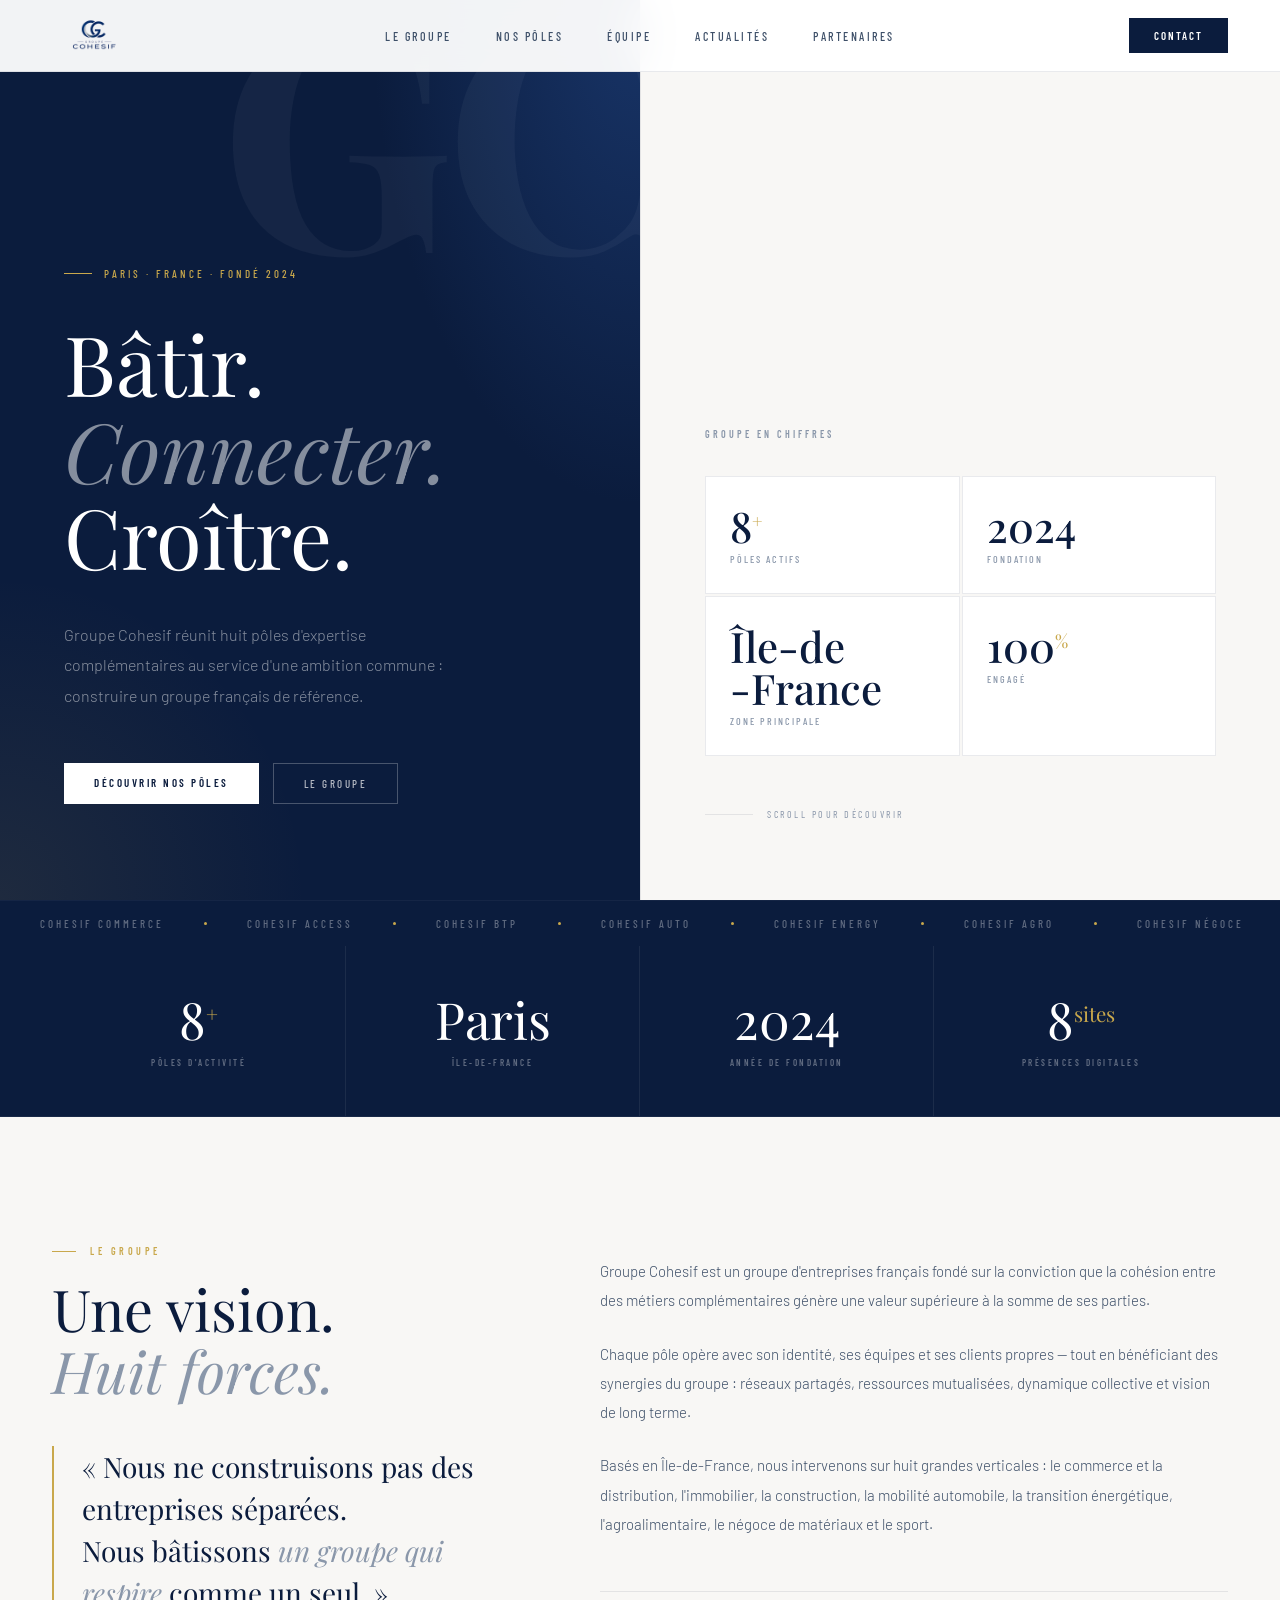
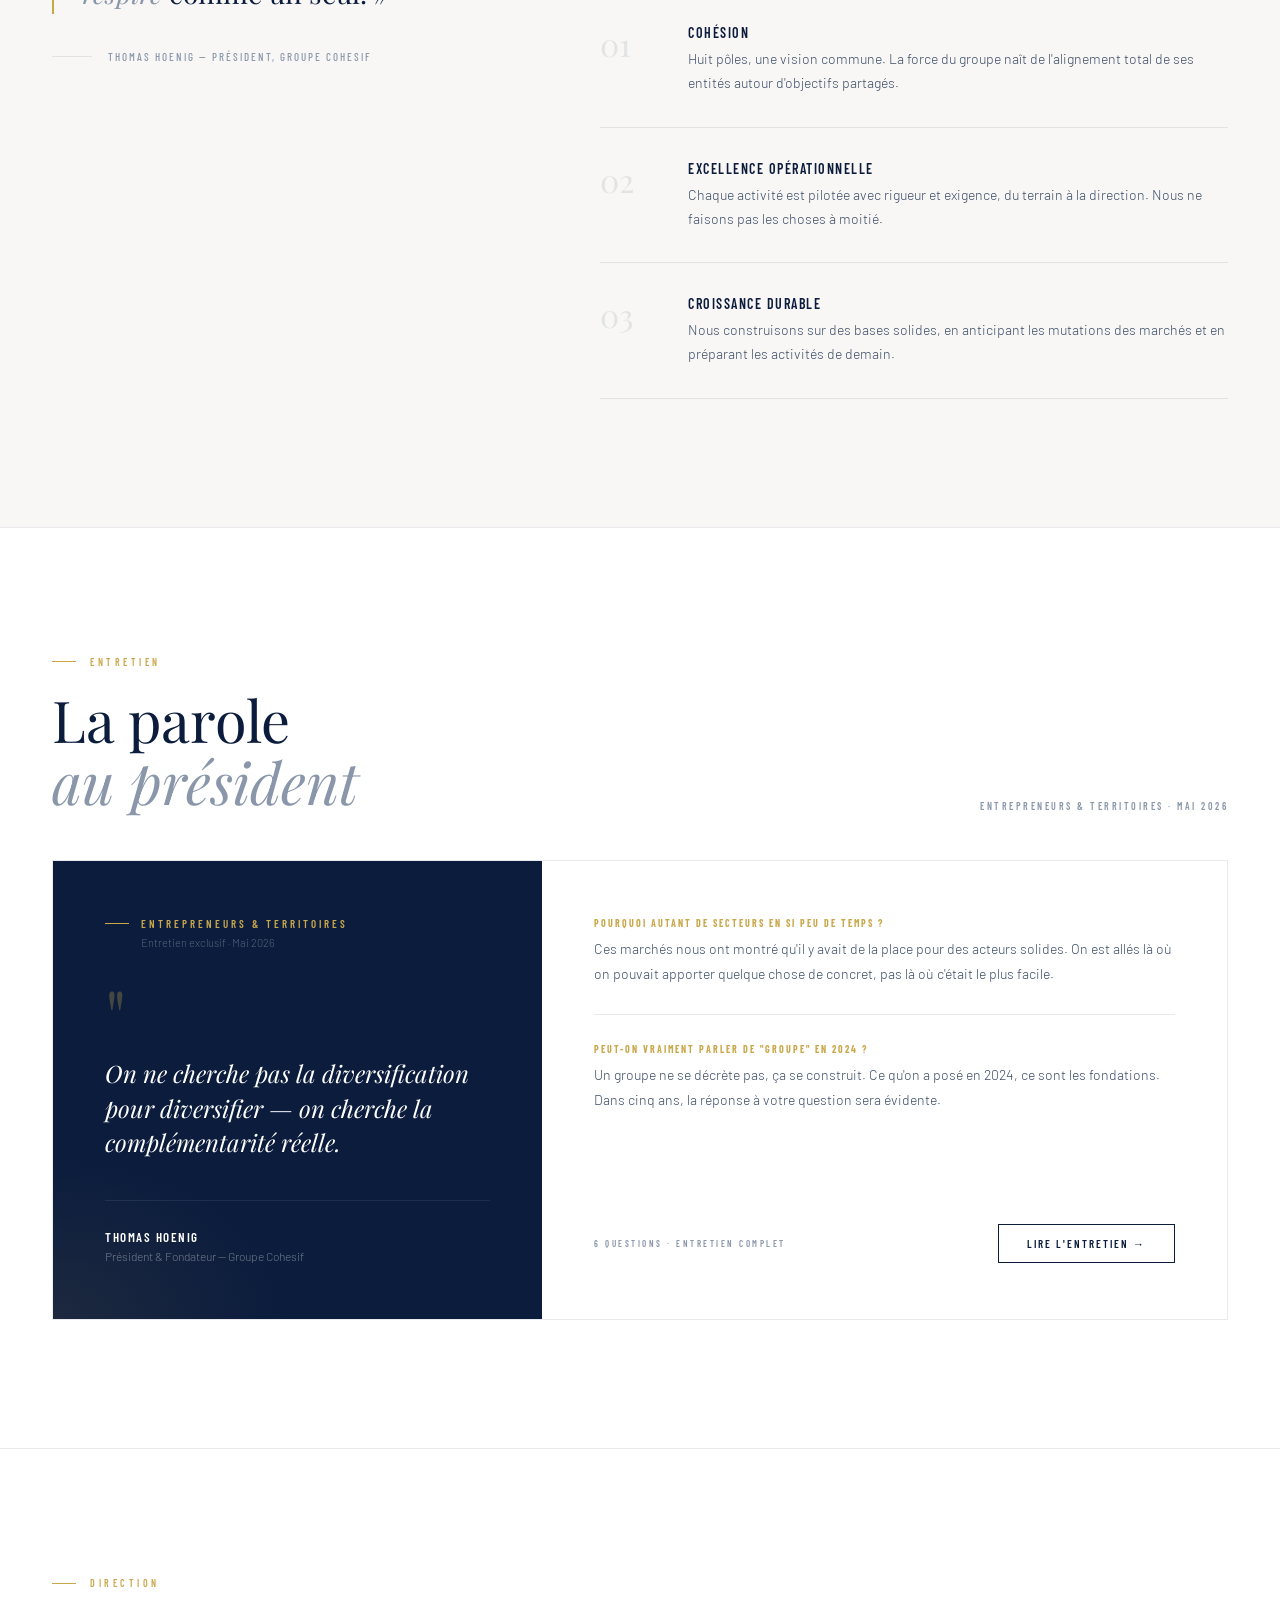
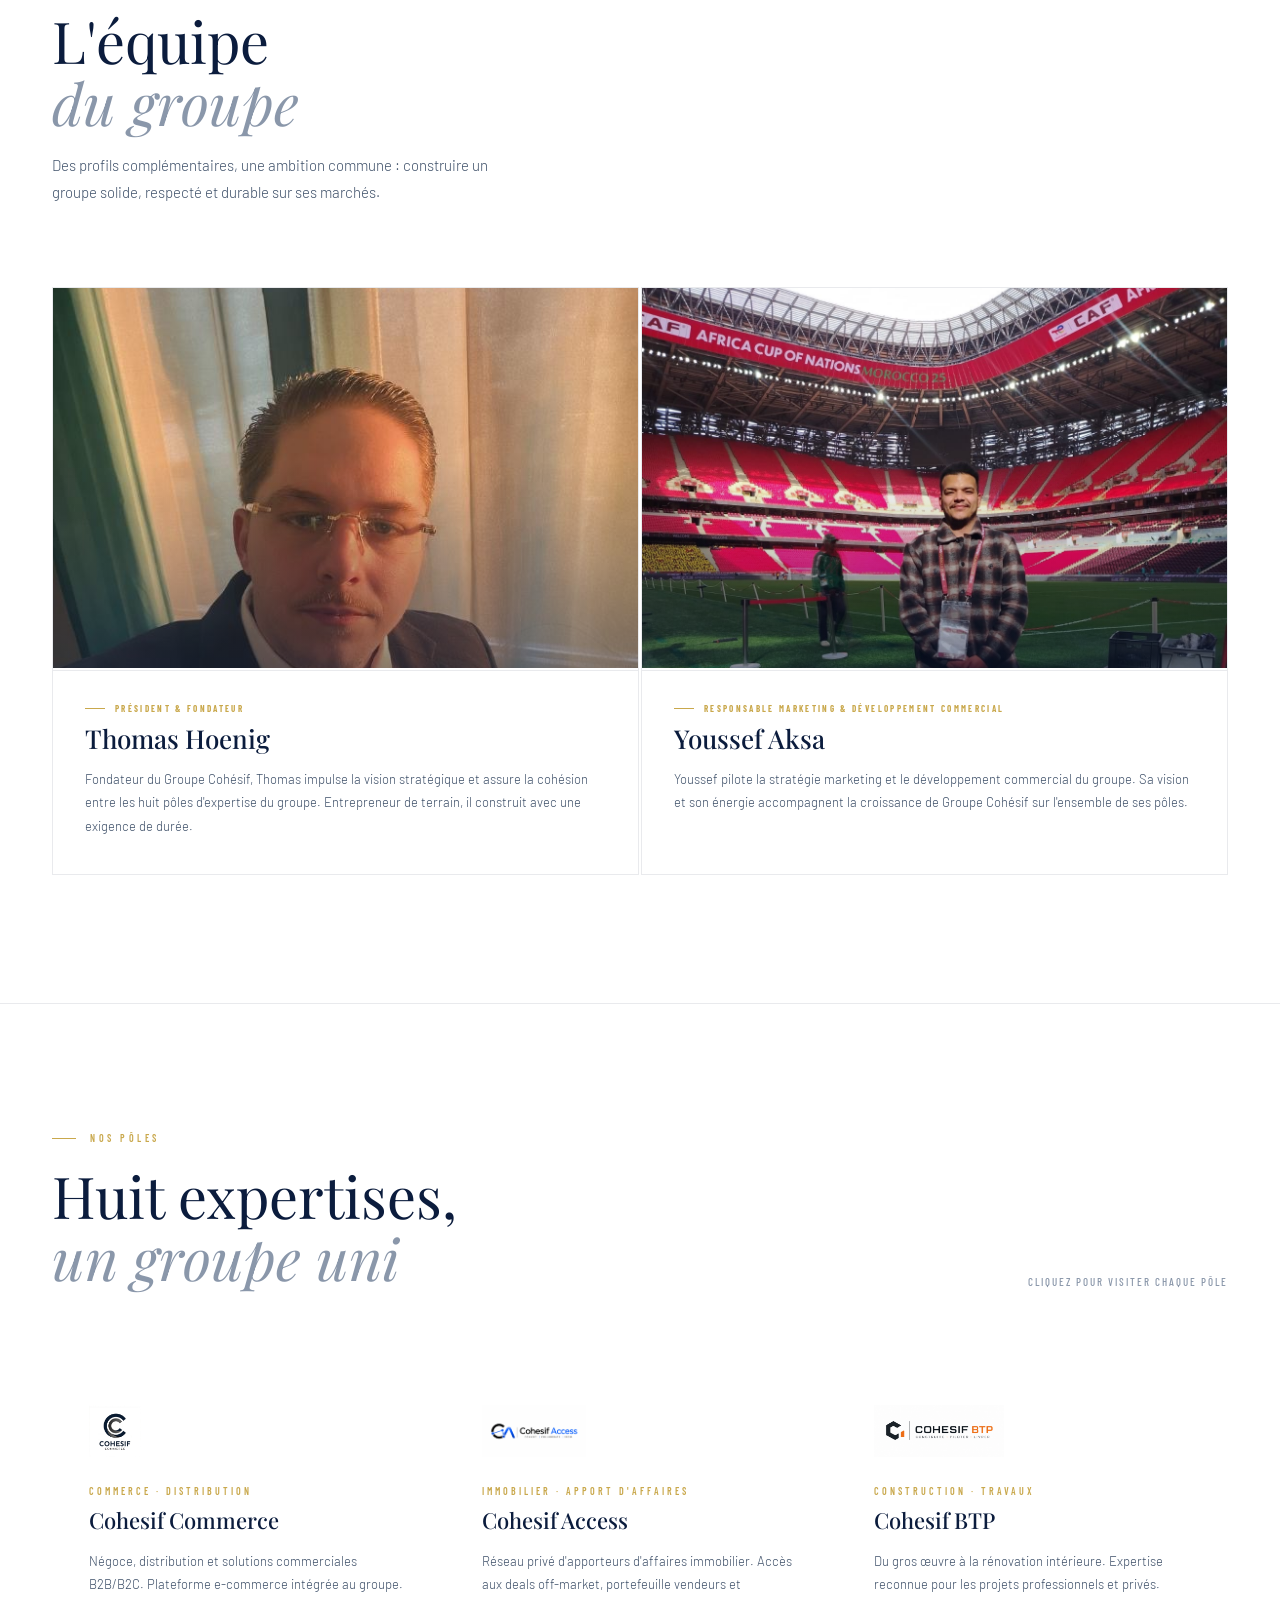
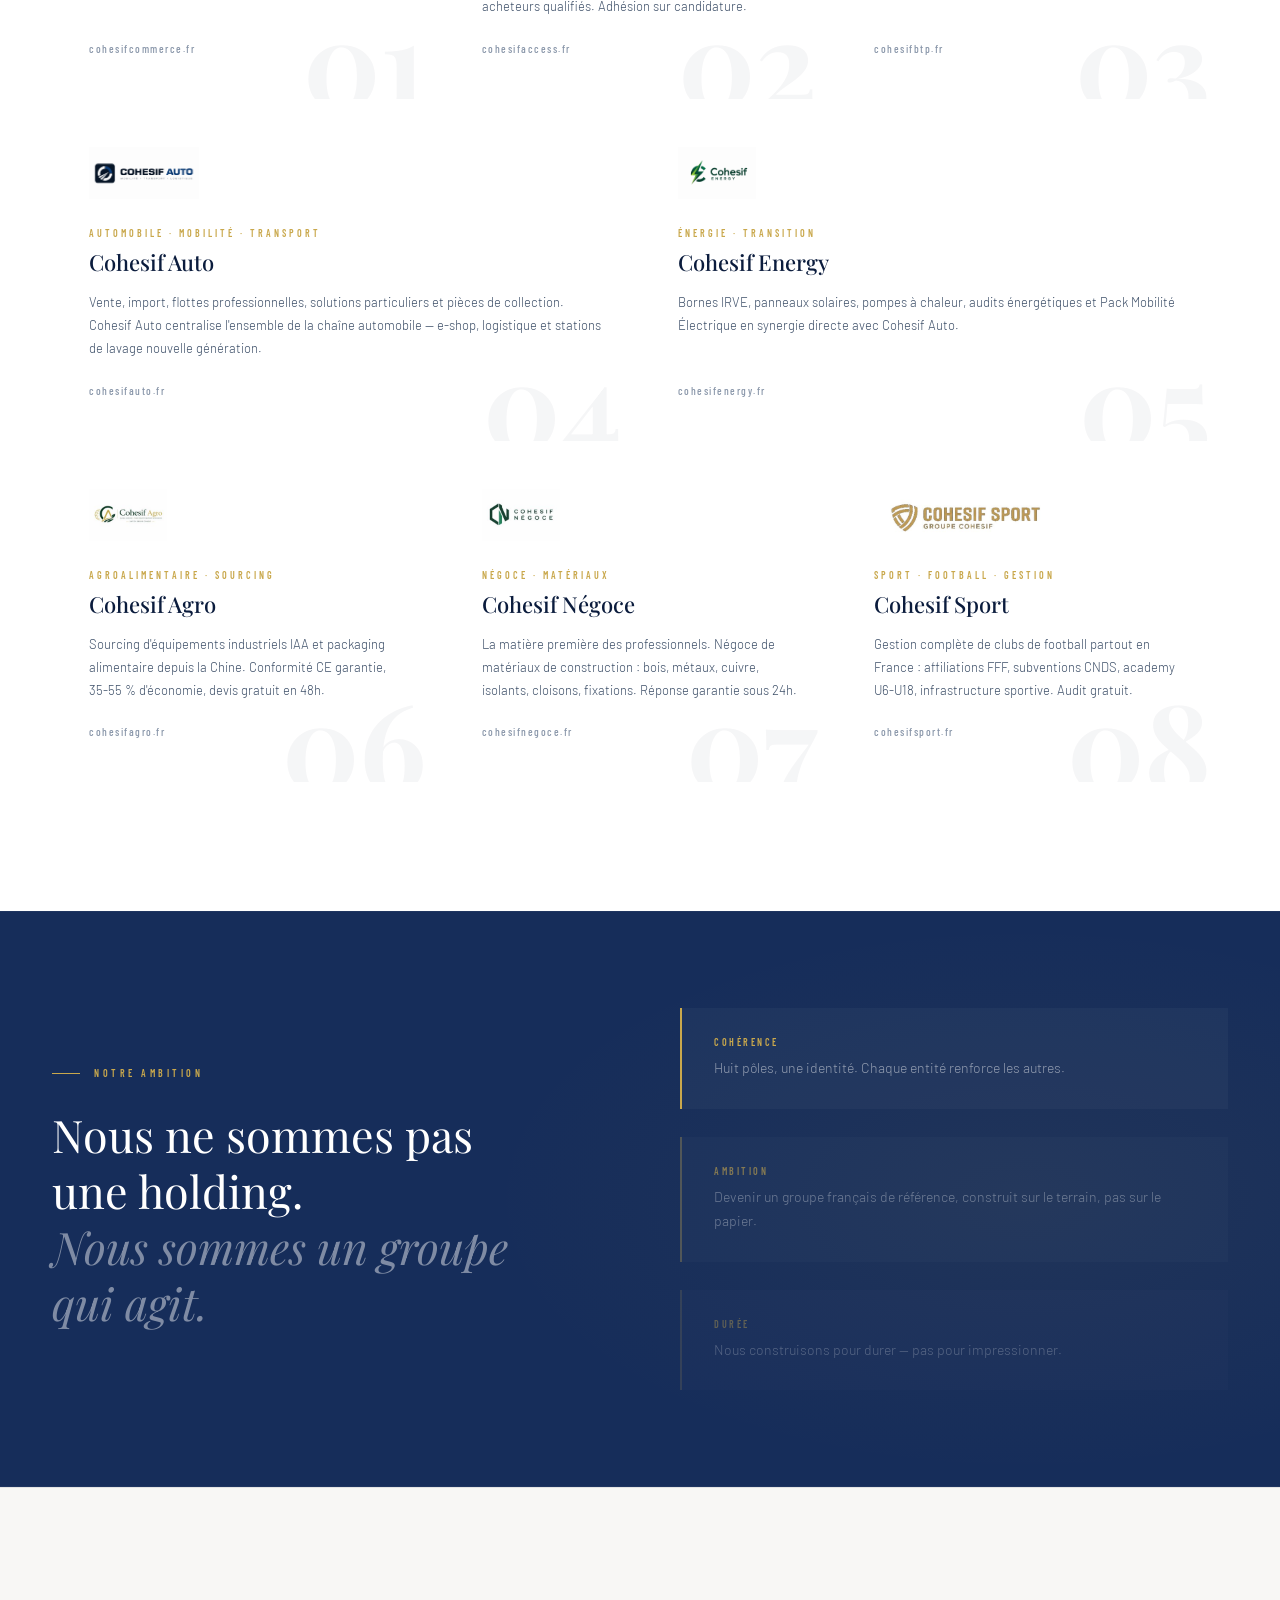
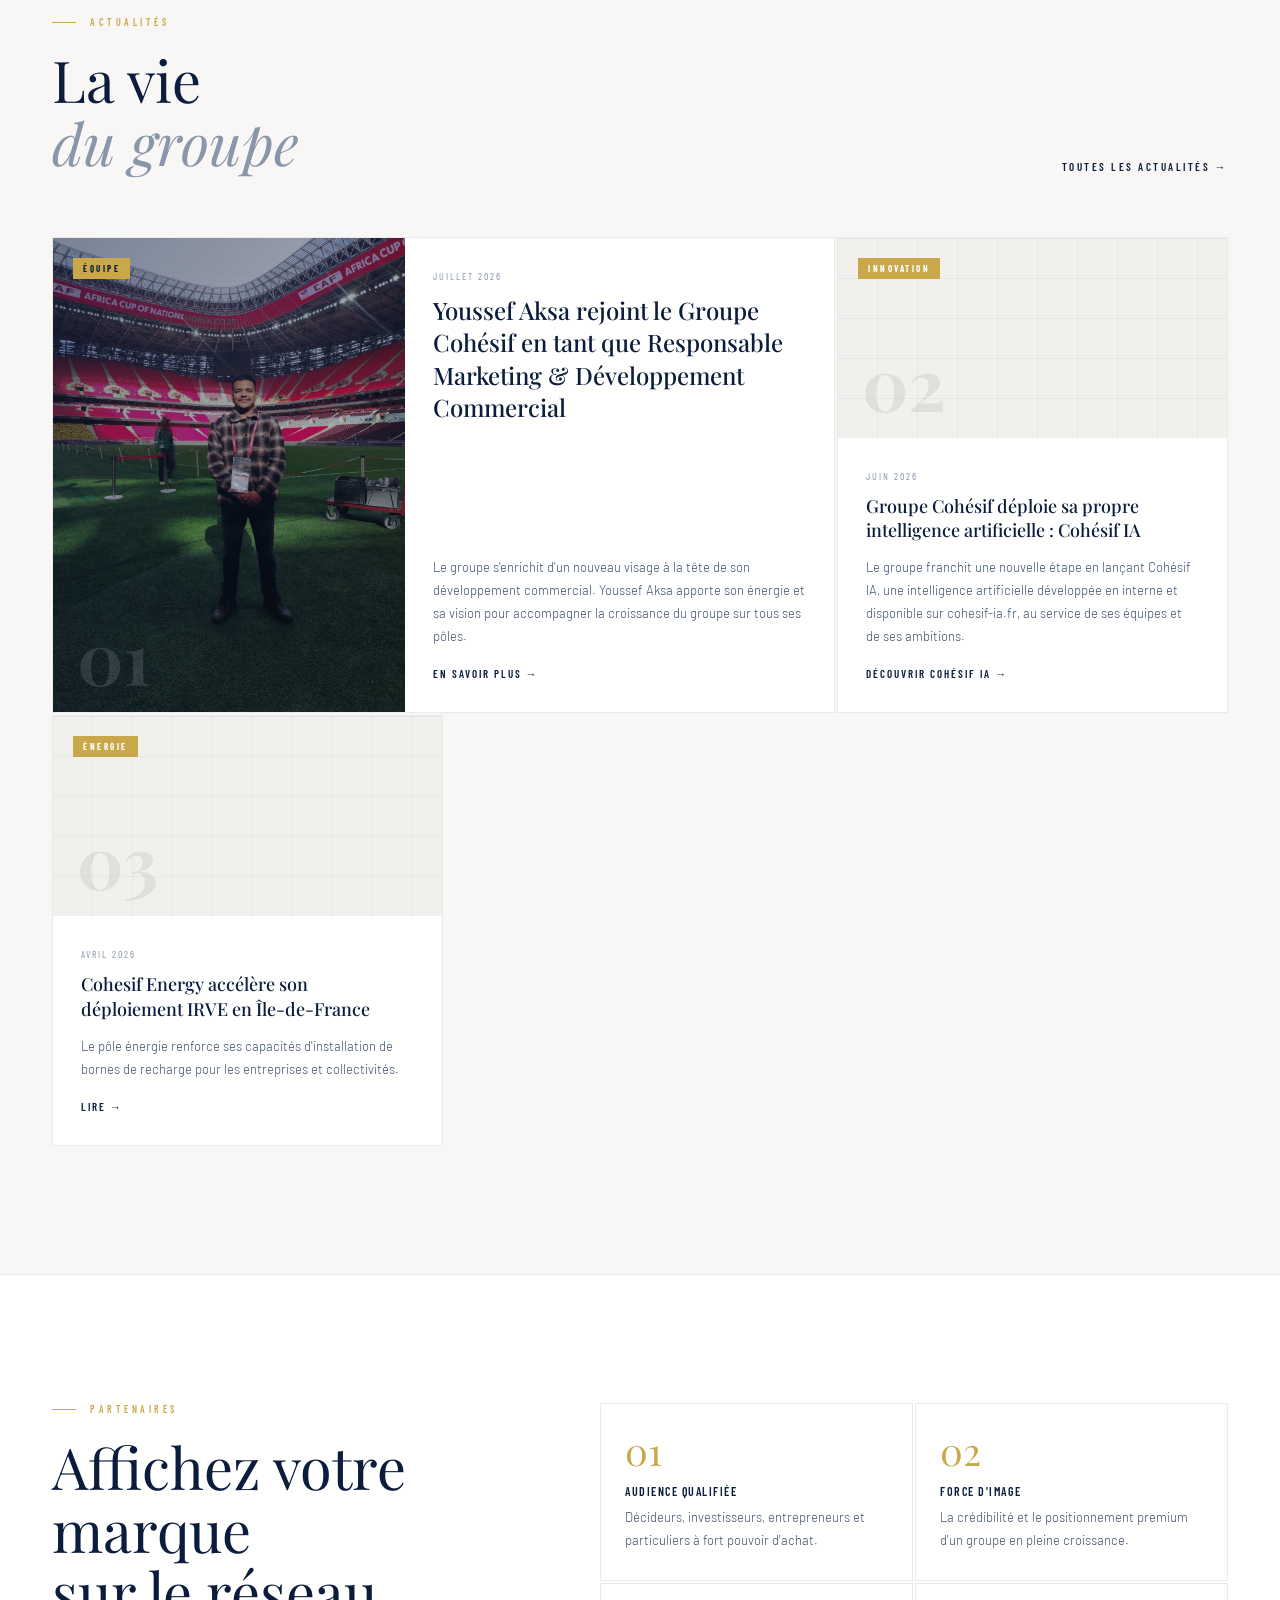
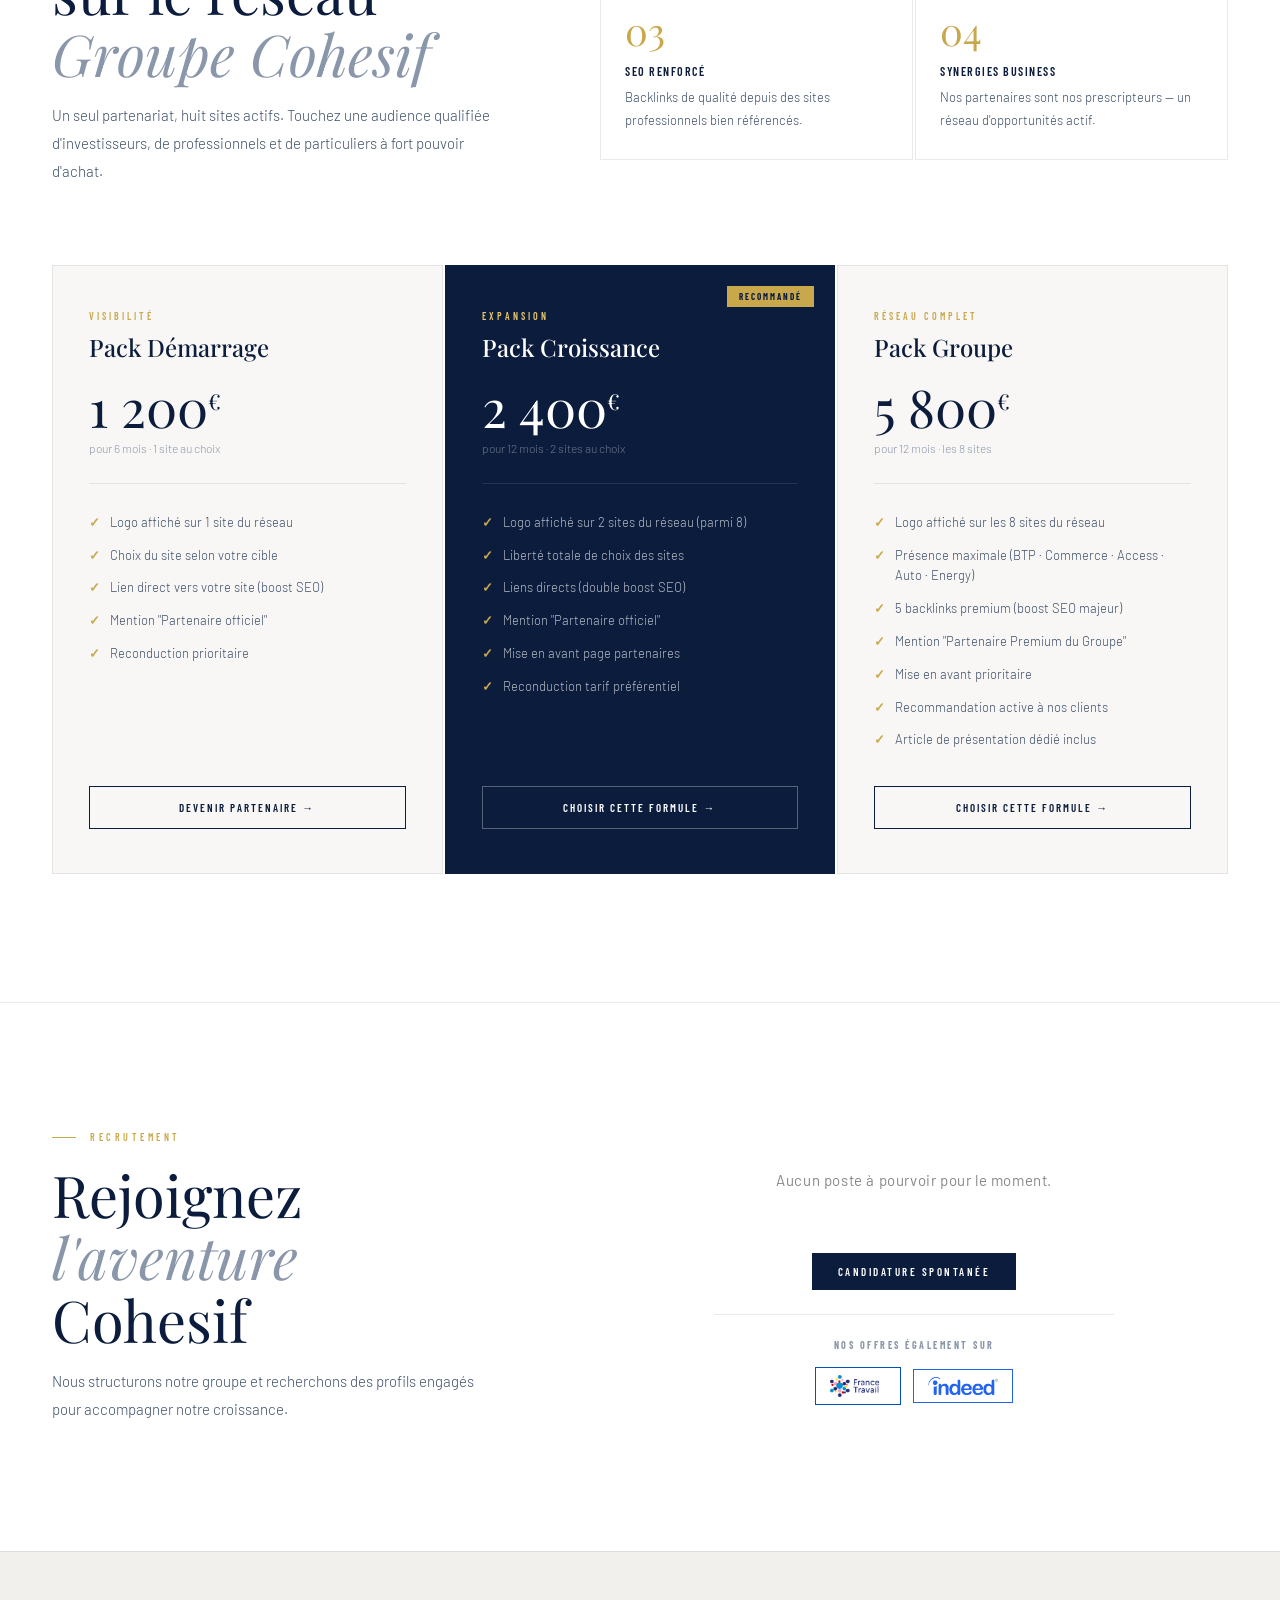
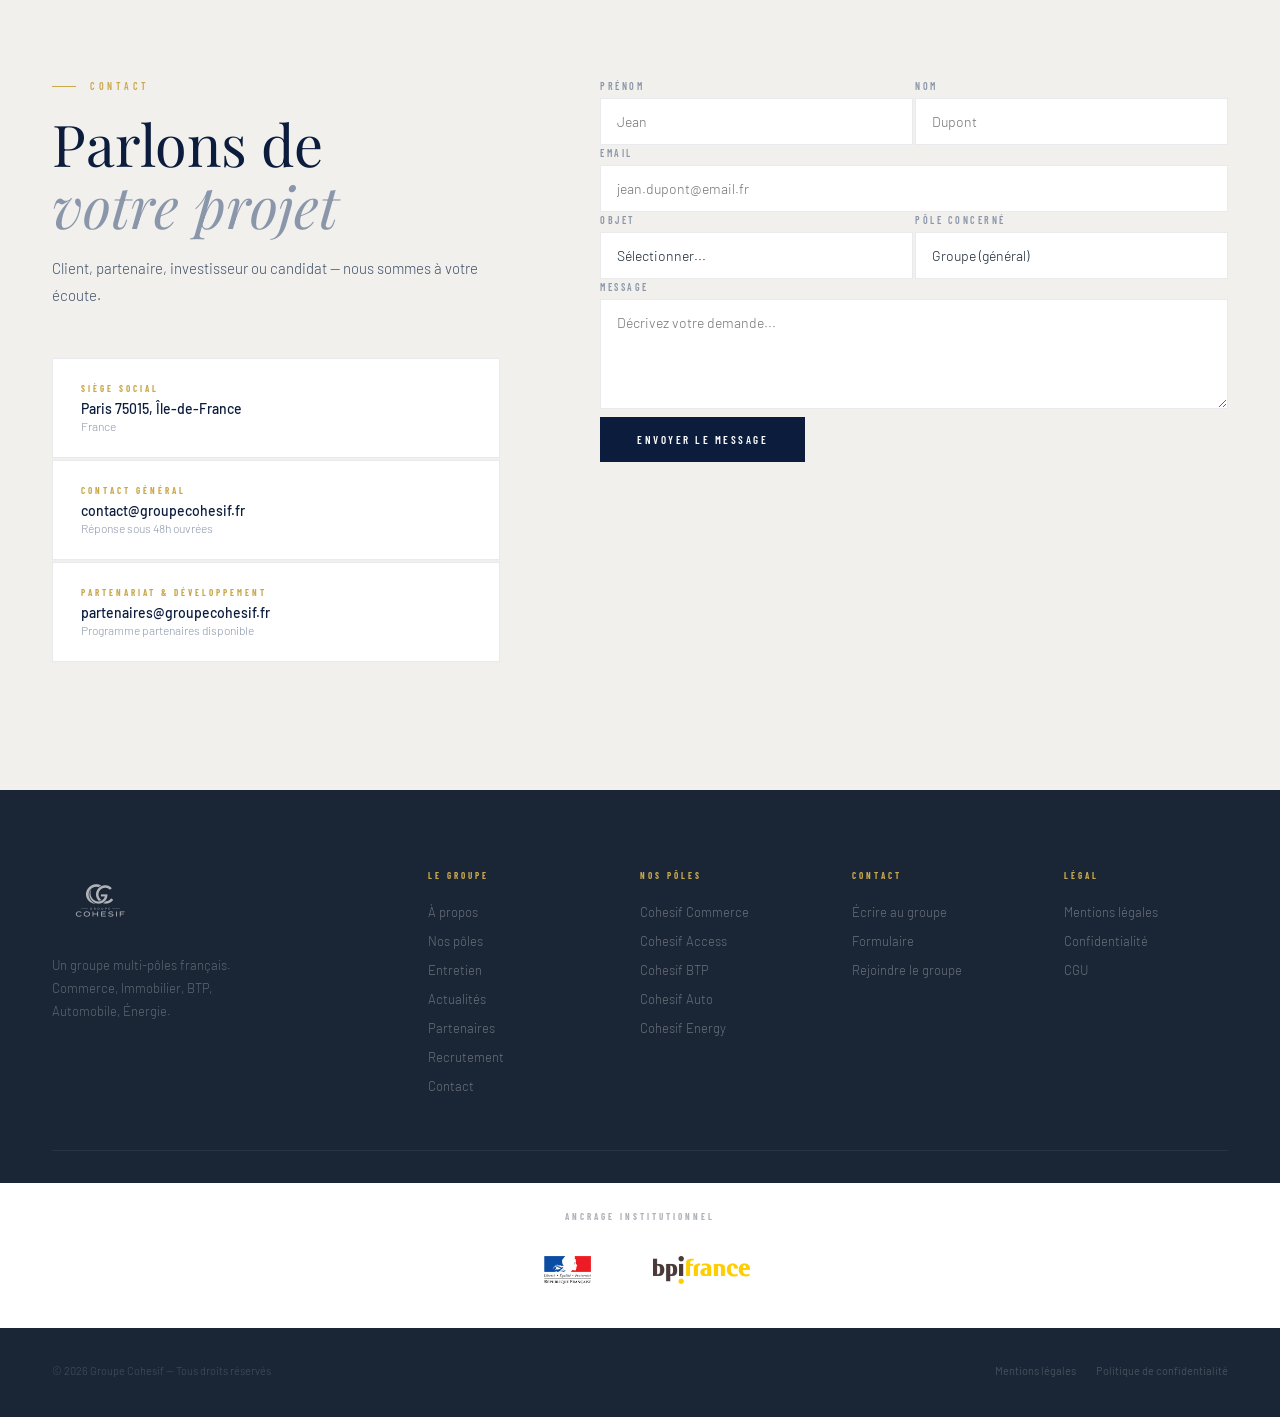
==== index.html @ 01465891 "fix: connect contact form to Formspree (thprivateadvisory@gmail.com)" ====
<!DOCTYPE html>
<html lang="fr">
<head>
<meta charset="UTF-8">
<meta name="viewport" content="width=device-width, initial-scale=1.0">
<title>Groupe Cohesif — Groupe multi-pôles français | Commerce, Immobilier, BTP, Auto, Énergie, Agro, Négoce, Sport</title>
<meta name="description" content="Groupe Cohesif est un groupe d'entreprises français réunissant huit pôles d'expertise : Commerce &amp; Distribution, Immobilier, BTP &amp; Construction, Automobile, Énergie, Agroalimentaire, Négoce et Sport. Basé en Île-de-France, nous bâtissons, connectons et faisons croître des activités complémentaires.">
<meta name="keywords" content="Groupe Cohesif, groupe multi-pôles, holding français, commerce distribution, immobilier off-market, BTP construction rénovation, automobile vente véhicules, énergie IRVE bornes recharge, panneaux solaires, pompe à chaleur, agroalimentaire équipements, négoce matériaux construction, gestion clubs football, Île-de-France, Paris, Cohesif Commerce, Cohesif Access, Cohesif BTP, Cohesif Auto, Cohesif Energy, Cohesif Agro, Cohesif Négoce, Cohesif Sport, Thomas Hoenig">
<meta name="author" content="Groupe Cohesif">
<meta name="robots" content="index, follow, max-image-preview:large, max-snippet:-1, max-video-preview:-1">
<meta name="googlebot" content="index, follow">
<meta name="geo.region" content="FR-IDF">
<meta name="geo.placename" content="Paris">
<meta name="geo.position" content="48.840942;2.296686">
<meta name="ICBM" content="48.840942, 2.296686">
<link rel="canonical" href="https://groupecohesif.fr/">
<meta name="theme-color" content="#0b1c3d">
<meta property="og:type" content="website">
<meta property="og:url" content="https://groupecohesif.fr/">
<meta property="og:title" content="Groupe Cohesif — Groupe multi-pôles français">
<meta property="og:description" content="Huit pôles d'expertise complémentaires : Commerce, Immobilier, BTP, Automobile, Énergie, Agro, Négoce et Sport. Un groupe français qui bâtit, connecte et fait croître.">
<meta property="og:image" content="https://groupecohesif.fr/apple-touch-icon.png">
<meta property="og:image:width" content="180">
<meta property="og:image:height" content="180">
<meta property="og:image:alt" content="Logo Groupe Cohesif">
<meta property="og:locale" content="fr_FR">
<meta property="og:site_name" content="Groupe Cohesif">
<meta name="twitter:card" content="summary">
<meta name="twitter:title" content="Groupe Cohesif — Groupe multi-pôles français">
<meta name="twitter:description" content="Huit pôles d'expertise complémentaires : Commerce, Immobilier, BTP, Automobile, Énergie, Agro, Négoce et Sport. Un groupe français basé en Île-de-France.">
<meta name="twitter:image" content="https://groupecohesif.fr/apple-touch-icon.png">
<meta name="twitter:image:alt" content="Logo Groupe Cohesif">
<link rel="icon" type="image/png" href="favicon.png">
<link rel="icon" href="favicon.ico" sizes="any">
<link rel="apple-touch-icon" href="apple-touch-icon.png">
<link rel="preconnect" href="https://fonts.googleapis.com">
<link rel="preconnect" href="https://fonts.gstatic.com" crossorigin>
<script type="application/ld+json">
{
  "@context": "https://schema.org",
  "@graph": [
    {
      "@type": "Organization",
      "@id": "https://groupecohesif.fr/#organization",
      "name": "Groupe Cohesif",
      "alternateName": "Groupe Cohésif",
      "url": "https://groupecohesif.fr",
      "logo": "https://groupecohesif.fr/apple-touch-icon.png",
      "description": "Groupe d'entreprises français réunissant huit pôles d'expertise complémentaires : Commerce, Immobilier, BTP, Automobile, Énergie, Agroalimentaire, Négoce et Sport.",
      "foundingDate": "2020",
      "founder": {
        "@type": "Person",
        "name": "Thomas Hoenig",
        "jobTitle": "Président"
      },
      "address": {
        "@type": "PostalAddress",
        "streetAddress": "200 rue de la Croix Nivert",
        "addressLocality": "Paris",
        "postalCode": "75015",
        "addressRegion": "Île-de-France",
        "addressCountry": "FR"
      },
      "contactPoint": {
        "@type": "ContactPoint",
        "email": "contact@groupecohesif.fr",
        "contactType": "customer service",
        "availableLanguage": "French"
      },
      "sameAs": [],
      "taxID": "889 287 462 00036",
      "numberOfEmployees": {
        "@type": "QuantitativeValue",
        "value": "20+"
      },
      "areaServed": {
        "@type": "Place",
        "name": "France"
      },
      "knowsAbout": ["Commerce", "Distribution", "Immobilier", "BTP", "Construction", "Automobile", "Énergie", "IRVE", "Bornes de recharge", "Panneaux solaires", "Agroalimentaire", "Sourcing équipements", "Négoce matériaux", "Sport", "Gestion clubs football"]
    },
    {
      "@type": "WebSite",
      "@id": "https://groupecohesif.fr/#website",
      "url": "https://groupecohesif.fr",
      "name": "Groupe Cohesif",
      "description": "Site officiel du Groupe Cohesif — Groupe multi-pôles français",
      "publisher": {
        "@id": "https://groupecohesif.fr/#organization"
      },
      "inLanguage": "fr-FR"
    },
    {
      "@type": "WebPage",
      "@id": "https://groupecohesif.fr/#webpage",
      "url": "https://groupecohesif.fr",
      "name": "Groupe Cohesif — Groupe multi-pôles français | Commerce, Immobilier, BTP, Auto, Énergie, Agro, Négoce, Sport",
      "description": "Groupe Cohesif est un groupe d'entreprises français réunissant huit pôles d'expertise : Commerce, Immobilier, BTP, Automobile, Énergie, Agroalimentaire, Négoce et Sport.",
      "isPartOf": {
        "@id": "https://groupecohesif.fr/#website"
      },
      "about": {
        "@id": "https://groupecohesif.fr/#organization"
      },
      "inLanguage": "fr-FR"
    },
    {
      "@type": "ItemList",
      "name": "Pôles d'expertise du Groupe Cohesif",
      "description": "Les huit pôles d'activité du Groupe Cohesif",
      "numberOfItems": 8,
      "itemListElement": [
        {
          "@type": "ListItem",
          "position": 1,
          "name": "Cohesif Commerce",
          "description": "Trade, distribution et e-commerce B2B/B2C",
          "url": "https://cohesifcommerce.fr"
        },
        {
          "@type": "ListItem",
          "position": 2,
          "name": "Cohesif Access",
          "description": "Réseau immobilier privé et opportunités off-market",
          "url": "https://cohesifaccess.fr"
        },
        {
          "@type": "ListItem",
          "position": 3,
          "name": "Cohesif BTP",
          "description": "Construction, rénovation et travaux publics",
          "url": "https://cohesifbtp.fr"
        },
        {
          "@type": "ListItem",
          "position": 4,
          "name": "Cohesif Auto",
          "description": "Vente de véhicules, gestion de flottes et pièces de collection",
          "url": "https://cohesifauto.fr"
        },
        {
          "@type": "ListItem",
          "position": 5,
          "name": "Cohesif Energy",
          "description": "Bornes de recharge IRVE, panneaux solaires, pompes à chaleur et audits énergétiques",
          "url": "https://cohesifenergy.fr"
        },
        {
          "@type": "ListItem",
          "position": 6,
          "name": "Cohesif Agro",
          "description": "Sourcing d'équipements industriels IAA et packaging alimentaire depuis la Chine avec conformité CE",
          "url": "https://cohesifagro.fr"
        },
        {
          "@type": "ListItem",
          "position": 7,
          "name": "Cohesif Négoce",
          "description": "Négoce de matériaux de construction pour professionnels et particuliers : bois, métaux, isolants",
          "url": "https://cohesifnegoce.fr"
        },
        {
          "@type": "ListItem",
          "position": 8,
          "name": "Cohesif Sport",
          "description": "Gestion de clubs de football : affiliations FFF, subventions, academy U6-U18, infrastructure sportive",
          "url": "https://cohesifsport.fr"
        }
      ]
    },
    {
      "@type": "BreadcrumbList",
      "itemListElement": [
        {
          "@type": "ListItem",
          "position": 1,
          "name": "Accueil",
          "item": "https://groupecohesif.fr/"
        }
      ]
    }
  ]
}
</script>
<link href="https://fonts.googleapis.com/css2?family=Playfair+Display:ital,wght@0,400;0,500;0,700;1,400;1,500&family=Barlow:wght@300;400;500;600&family=Barlow+Condensed:wght@300;400;500;600;700&display=swap" rel="stylesheet">
<style>
:root {
  --white: #ffffff;
  --off: #f8f7f5;
  --paper: #f2f0ec;
  --navy: #0b1c3d;
  --navy2: #162d5a;
  --navy3: #1e3f7a;
  --gold: #c9a84c;
  --gold2: #e8c96a;
  --slate: #8a97aa;
  --ink: #1a2535;
  --ink2: #3d4f68;
  --line: rgba(11,28,61,.09);
  --line2: rgba(11,28,61,.04);
}

*, *::before, *::after { margin:0; padding:0; box-sizing:border-box; }
html { scroll-behavior:smooth; font-size:16px; }

body {
  font-family:'Barlow', sans-serif;
  background:var(--white);
  color:var(--ink);
  overflow-x:hidden;
  
}

/* ─── CURSOR ─── */
#cursor {
  position:fixed;
  width:10px; height:10px;
  background:var(--navy);
  border-radius:50%;
  pointer-events:none;
  z-index:9999;
  transform:translate(-50%,-50%);
  transition:transform .1s, width .3s, height .3s, background .3s;
  mix-blend-mode:multiply;
}
#cursor-ring {
  position:fixed;
  width:36px; height:36px;
  border:1px solid var(--navy);
  border-radius:50%;
  pointer-events:none;
  z-index:9998;
  transform:translate(-50%,-50%);
  transition:transform .18s ease, width .3s, height .3s, opacity .3s;
  opacity:.35;
}
body:hover #cursor { opacity:1; }

/* ─── NAV ─── */
nav {
  position:fixed; top:0; left:0; right:0;
  z-index:500;
  height:72px;
  display:flex; align-items:center; justify-content:space-between;
  padding:0 52px;
  background:rgba(255,255,255,.95);
  backdrop-filter:blur(24px);
  border-bottom:1px solid var(--line);
  transition:height .4s, box-shadow .4s;
}
nav.compact { height:58px; box-shadow:0 2px 40px rgba(11,28,61,.06); }

.nav-logo {
  display:flex; align-items:center; gap:0;
  text-decoration:none;
}
.nav-logo img {
  height:56px; width:auto;
}

.nav-center {
  position:absolute; left:50%; transform:translateX(-50%);
  display:flex; align-items:center; gap:44px;
}
.nav-center a {
  font-family:'Barlow Condensed', sans-serif;
  font-size:12px; font-weight:500;
  letter-spacing:2.5px; text-transform:uppercase;
  color:var(--ink2); text-decoration:none;
  transition:color .2s;
  position:relative;
}
.nav-center a::after {
  content:''; position:absolute;
  bottom:-3px; left:0; right:0; height:1px;
  background:var(--navy);
  transform:scaleX(0); transform-origin:left;
  transition:transform .3s ease;
}
.nav-center a:hover { color:var(--navy); }
.nav-center a:hover::after { transform:scaleX(1); }

.nav-right {
  display:flex; align-items:center; gap:20px;
}
.nav-btn {
  font-family:'Barlow Condensed', sans-serif;
  font-size:11px; font-weight:600;
  letter-spacing:2px; text-transform:uppercase;
  color:var(--white); background:var(--navy);
  padding:10px 24px;
  text-decoration:none;
  border:1px solid var(--navy);
  transition:background .25s, color .25s;
}
.nav-btn:hover { background:transparent; color:var(--navy); }

.burger {
  display:none; flex-direction:column; gap:6px;
  cursor:pointer; padding:4px;
}
.burger span { width:22px; height:1px; background:var(--navy); display:block; transition:.3s; }

/* ─── HERO ─── */
.hero {
  min-height:100vh;
  display:grid;
  grid-template-columns:1fr 1fr;
  position:relative;
  overflow:hidden;
}

.hero-left {
  background:var(--navy);
  display:flex; flex-direction:column;
  justify-content:flex-end;
  padding:140px 64px 96px;
  position:relative;
  overflow:hidden;
}
.hero-left::before {
  content:'';
  position:absolute; inset:0;
  background:
    radial-gradient(ellipse 80% 60% at 0% 100%, rgba(201,168,76,.10) 0%, transparent 60%),
    radial-gradient(ellipse 60% 80% at 100% 0%, rgba(30,63,122,.7) 0%, transparent 70%);
}

/* Large decorative letter */
.hero-deco-letter {
  position:absolute;
  top:-40px; right:-20px;
  font-family:'Playfair Display', serif;
  font-size:320px; font-weight:700;
  line-height:1;
  color:rgba(255,255,255,.04);
  pointer-events:none;
  user-select:none;
  letter-spacing:-10px;
}

.hero-left-content { position:relative; z-index:2; }

.hero-tag {
  display:inline-flex; align-items:center; gap:12px;
  margin-bottom:40px;
}
.hero-tag-line { width:28px; height:1px; background:var(--gold); }
.hero-tag span {
  font-family:'Barlow Condensed', sans-serif;
  font-size:11px; font-weight:500;
  letter-spacing:3px; text-transform:uppercase;
  color:var(--gold);
}

.hero-h1 {
  font-family:'Playfair Display', serif;
  font-size:clamp(52px, 6.5vw, 96px);
  font-weight:400; line-height:1.04;
  color:var(--white);
  margin-bottom:40px;
}
.hero-h1 em {
  font-style:italic;
  color:rgba(255,255,255,.5);
}

.hero-p {
  font-size:16px; font-weight:300;
  line-height:1.9; color:rgba(255,255,255,.5);
  max-width:400px; margin-bottom:52px;
}

.hero-ctas { display:flex; gap:14px; flex-wrap:wrap; }
.cta-white {
  font-family:'Barlow Condensed', sans-serif;
  font-size:11px; font-weight:600; letter-spacing:2.5px;
  text-transform:uppercase; text-decoration:none;
  padding:13px 30px;
  background:var(--white); color:var(--navy);
  transition:.25s;
}
.cta-white:hover { background:var(--off); }
.cta-outline {
  font-family:'Barlow Condensed', sans-serif;
  font-size:11px; font-weight:500; letter-spacing:2.5px;
  text-transform:uppercase; text-decoration:none;
  padding:13px 30px;
  border:1px solid rgba(255,255,255,.25); color:rgba(255,255,255,.7);
  transition:.25s;
}
.cta-outline:hover { border-color:rgba(255,255,255,.7); color:var(--white); }

.hero-right {
  background:var(--off);
  display:flex; flex-direction:column;
  justify-content:flex-end;
  padding:120px 64px 80px;
  position:relative;
  border-left:1px solid var(--line);
}



.hero-stats-label {
  font-family:'Barlow Condensed', sans-serif;
  font-size:10px; font-weight:600;
  letter-spacing:3px; text-transform:uppercase;
  color:var(--slate); margin-bottom:36px;
}

.hero-stats {
  display:grid; grid-template-columns:1fr 1fr;
  gap:2px;
  margin-bottom:52px;
}
.hero-stat {
  background:var(--white);
  padding:28px 24px;
  border:1px solid var(--line);
}
.hero-stat-n {
  font-family:'Playfair Display', serif;
  font-size:42px; font-weight:500;
  color:var(--navy); line-height:1;
  margin-bottom:6px;
}
.hero-stat-n sup { font-size:18px; color:var(--gold); vertical-align:super; }
.hero-stat-l {
  font-family:'Barlow Condensed', sans-serif;
  font-size:10px; font-weight:500;
  letter-spacing:2px; text-transform:uppercase;
  color:var(--slate);
}

.hero-scroll-hint {
  display:flex; align-items:center; gap:14px;
}
.hero-scroll-hint span {
  font-family:'Barlow Condensed', sans-serif;
  font-size:10px; letter-spacing:2.5px;
  text-transform:uppercase; color:var(--slate);
}
.scroll-track {
  width:48px; height:1px;
  background:var(--line); position:relative; overflow:hidden;
}
.scroll-track::after {
  content:''; position:absolute; top:0; left:-100%; width:100%; height:100%;
  background:var(--navy);
  animation:trackMove 2s 1s ease-in-out infinite;
}
@keyframes trackMove { 0%{left:-100%} 50%{left:100%} 100%{left:100%} }

/* ─── MARQUEE ─── */
.marquee-strip {
  background:var(--navy);
  padding:16px 0;
  overflow:hidden;
  border-top:1px solid rgba(255,255,255,.04);
}
.marquee-inner {
  display:flex; gap:0;
  animation:marqueeScroll 22s linear infinite;
  width:max-content;
}
.marquee-item {
  display:flex; align-items:center; gap:40px;
  padding:0 40px;
  white-space:nowrap;
}
.marquee-item span {
  font-family:'Barlow Condensed', sans-serif;
  font-size:11px; font-weight:500;
  letter-spacing:3px; text-transform:uppercase;
  color:rgba(255,255,255,.35);
}
.marquee-dot {
  width:3px; height:3px; border-radius:50%;
  background:var(--gold); flex-shrink:0;
}
@keyframes marqueeScroll { from{transform:translateX(0)} to{transform:translateX(-50%)} }

/* ─── SECTION COMMONS ─── */
.s-pad { padding:128px 52px; }
.max { max-width:1280px; margin:0 auto; }

.s-eyebrow {
  display:flex; align-items:center; gap:14px;
  margin-bottom:20px;
}
.s-eyebrow-line { width:24px; height:1px; background:var(--gold); flex-shrink:0; }
.s-eyebrow span {
  font-family:'Barlow Condensed', sans-serif;
  font-size:10px; font-weight:600;
  letter-spacing:3.5px; text-transform:uppercase;
  color:var(--gold);
}

.s-title {
  font-family:'Playfair Display', serif;
  font-size:clamp(36px,4.5vw,64px);
  font-weight:400; line-height:1.08;
  color:var(--navy);
}
.s-title em { font-style:italic; color:var(--slate); }

.s-sub {
  font-size:15px; font-weight:300;
  line-height:1.85; color:var(--ink2);
  max-width:500px; margin-top:18px;
}

/* ─── ABOUT ─── */
#about { background:var(--off); }

.about-layout {
  display:grid;
  grid-template-columns:5fr 7fr;
  gap:100px;
  align-items:start;
}

.about-left { position:sticky; top:100px; }

.about-manifesto {
  margin-top:44px;
}
.about-manifesto-text {
  font-family:'Playfair Display', serif;
  font-size:clamp(20px,2.2vw,28px);
  font-weight:400; line-height:1.5;
  color:var(--navy);
  border-left:2px solid var(--gold);
  padding-left:28px;
  margin-bottom:36px;
}
.about-manifesto-text em { font-style:italic; color:var(--slate); }

.about-sign {
  display:flex; align-items:center; gap:16px;
}
.about-sign-line { width:40px; height:1px; background:var(--line); }
.about-sign span {
  font-family:'Barlow Condensed', sans-serif;
  font-size:11px; font-weight:500;
  letter-spacing:2px; text-transform:uppercase;
  color:var(--slate);
}

.about-right { padding-top:12px; }

.about-body p {
  font-size:15px; font-weight:300;
  line-height:1.95; color:var(--ink2);
  margin-bottom:24px;
}

.about-pillars {
  margin-top:52px;
  display:flex; flex-direction:column; gap:0;
  border-top:1px solid var(--line);
}
.pillar {
  display:grid; grid-template-columns:60px 1fr;
  gap:28px; align-items:start;
  padding:32px 0;
  border-bottom:1px solid var(--line);
  transition:background .2s;
}
.pillar:hover { background:var(--off); margin:0 -20px; padding:32px 20px; }
.pillar-n {
  font-family:'Playfair Display', serif;
  font-size:32px; font-weight:400;
  color:var(--line);
  line-height:1; padding-top:4px;
}
.pillar-content strong {
  display:block;
  font-family:'Barlow Condensed', sans-serif;
  font-size:14px; font-weight:600;
  letter-spacing:1.5px; text-transform:uppercase;
  color:var(--navy); margin-bottom:6px;
}
.pillar-content p {
  font-size:14px; font-weight:300;
  line-height:1.7; color:var(--ink2);
  margin:0;
}

/* ─── POLES ─── */
#poles { background:var(--white); border-top:1px solid var(--line); }

.poles-header {
  display:flex; justify-content:space-between;
  align-items:flex-end; margin-bottom:72px;
  flex-wrap:wrap; gap:24px;
}
.poles-header-right {
  font-family:'Barlow Condensed', sans-serif;
  font-size:11px; font-weight:500;
  letter-spacing:2px; text-transform:uppercase;
  color:var(--slate);
}

/* Poles: big editorial grid */
.poles-grid {
  display:grid;
  grid-template-columns:repeat(12, 1fr);
  grid-template-rows:auto;
  gap:2px;
}

.pole {
  background:var(--white);
  text-decoration:none; color:inherit;
  display:flex; flex-direction:column;
  padding:44px 36px;
  position:relative; overflow:hidden;
  transition:background .3s;
  border:1px solid transparent;
  min-height:260px;
}
.pole::before {
  content:''; position:absolute;
  bottom:0; left:0; width:100%; height:2px;
  background:var(--navy);
  transform:scaleX(0); transform-origin:left;
  transition:transform .4s ease;
}
.pole:hover { background:var(--navy); border-color:transparent; }
.pole:hover::before { transform:scaleX(1); }
.pole:hover .pole-name,
.pole:hover .pole-desc,
.pole:hover .pole-url { color:rgba(255,255,255,.9); }
.pole:hover .pole-tag { color:var(--gold); }

/* Grid positions */
.pole-1 { grid-column:1/5; }
.pole-2 { grid-column:5/9; }
.pole-3 { grid-column:9/13; }
.pole-4 { grid-column:1/7; }
.pole-5 { grid-column:7/13; }
.pole-6 { grid-column:1/5; }
.pole-7 { grid-column:5/9; }
.pole-8 { grid-column:9/13; }

.pole-icon-wrap {
  width:auto; height:52px;
  background:transparent;
  display:flex; align-items:center; justify-content:flex-start;
  margin-bottom:28px;
}
.pole-icon-wrap img {
  height:52px; width:auto;
  max-width:180px;
  object-fit:contain;
  filter:none;
  transition:opacity .3s;
}
.pole:hover .pole-icon-wrap img { opacity:.85; }
.pole-tag {
  font-family:'Barlow Condensed', sans-serif;
  font-size:10px; font-weight:600;
  letter-spacing:3px; text-transform:uppercase;
  color:var(--gold); margin-bottom:10px;
  transition:color .3s;
}
.pole-name {
  font-family:'Playfair Display', serif;
  font-size:22px; font-weight:500;
  color:var(--navy); line-height:1.2;
  margin-bottom:16px;
  transition:color .3s;
}
.pole-desc {
  font-size:13px; font-weight:300;
  line-height:1.75; color:var(--ink2);
  flex:1; transition:color .3s;
}
.pole-url {
  margin-top:24px;
  font-family:'Barlow Condensed', sans-serif;
  font-size:11px; font-weight:500;
  letter-spacing:1.5px;
  color:var(--slate);
  display:flex; align-items:center; gap:8px;
  transition:color .3s;
}
.pole-url::after { content:''; font-size:13px; }

/* Large background number */
.pole-bg-n {
  position:absolute; bottom:-20px; right:16px;
  font-family:'Playfair Display', serif;
  font-size:120px; font-weight:700; line-height:1;
  color:rgba(11,28,61,.04);
  pointer-events:none; user-select:none;
  transition:color .3s;
}
.pole:hover .pole-bg-n { color:rgba(255,255,255,.04); }

/* ─── NEWS ─── */
#news { background:var(--off); border-top:1px solid var(--line); }

.news-layout {
  display:grid;
  grid-template-columns:1fr 1fr 1fr;
  gap:2px;
}

.news-card {
  text-decoration:none; color:inherit;
  display:flex; flex-direction:column;
  border:1px solid var(--line);
  transition:box-shadow .3s, transform .3s;
  background:var(--white);
}
.news-card:hover { box-shadow:0 12px 60px rgba(11,28,61,.08); transform:translateY(-4px); }

.news-card.lead { grid-column:span 2; flex-direction:row; }

.news-visual {
  background:var(--paper);
  position:relative; overflow:hidden;
  flex-shrink:0;
}
.news-card:not(.lead) .news-visual { height:200px; }
.news-card.lead .news-visual { width:45%; }

.news-visual-pattern {
  position:absolute; inset:0;
  background-image:
    repeating-linear-gradient(0deg, transparent, transparent 39px, rgba(11,28,61,.04) 39px, rgba(11,28,61,.04) 40px),
    repeating-linear-gradient(90deg, transparent, transparent 39px, rgba(11,28,61,.04) 39px, rgba(11,28,61,.04) 40px);
}
.news-visual-num {
  position:absolute; bottom:20px; left:24px;
  font-family:'Playfair Display', serif;
  font-size:72px; font-weight:700;
  color:rgba(11,28,61,.08); line-height:1;
}
.news-cat {
  position:absolute; top:20px; left:20px;
  font-family:'Barlow Condensed', sans-serif;
  font-size:9px; font-weight:700;
  letter-spacing:2.5px; text-transform:uppercase;
  color:var(--white); background:var(--gold);
  padding:5px 10px;
}

.news-body {
  padding:32px 28px;
  display:flex; flex-direction:column;
  flex:1;
}
.news-date {
  font-family:'Barlow Condensed', sans-serif;
  font-size:10px; letter-spacing:2px;
  text-transform:uppercase; color:var(--slate);
  margin-bottom:12px;
}
.news-title {
  font-family:'Playfair Display', serif;
  font-size:18px; font-weight:500;
  line-height:1.35; color:var(--navy);
  margin-bottom:14px; flex:1;
}
.news-card.lead .news-title { font-size:24px; }
.news-excerpt {
  font-size:13px; font-weight:300;
  line-height:1.75; color:var(--ink2);
  margin-bottom:20px;
}
.news-cta {
  font-family:'Barlow Condensed', sans-serif;
  font-size:11px; font-weight:600;
  letter-spacing:2px; text-transform:uppercase;
  color:var(--navy);
  display:inline-flex; align-items:center; gap:8px;
  margin-top:auto;
  transition:gap .2s;
}
.news-card:hover .news-cta { gap:14px; }

/* ─── RECRUTEMENT ─── */
#recrutement { background:var(--white); position:relative; overflow:hidden; border-top:1px solid var(--line); }

.recru-deco { display:none; }

.recru-layout {
  position:relative; z-index:2;
  display:grid; grid-template-columns:5fr 7fr;
  gap:100px; align-items:start;
}
.recru-left .s-eyebrow-line { background:var(--gold); }
.recru-left .s-eyebrow span { color:var(--gold); }
.recru-left .s-title { color:var(--navy); }
.recru-left .s-sub { color:var(--ink2); }

.recru-promise {
  margin-top:48px;
  padding:28px 32px;
  border:1px solid var(--line);
  background:var(--white);
}
.recru-promise p {
  font-size:14px; font-weight:300;
  line-height:1.8; color:var(--ink2);
  margin-bottom:20px;
}
.cta-gold {
  font-family:'Barlow Condensed', sans-serif;
  font-size:11px; font-weight:600;
  letter-spacing:2.5px; text-transform:uppercase;
  text-decoration:none;
  padding:12px 26px;
  background:var(--navy); color:var(--white);
  display:inline-block;
  transition:background .25s;
}
.cta-gold:hover { background:var(--navy2); color:var(--white); }

.jobs { display:flex; flex-direction:column; gap:2px; }

.job {
  display:grid; grid-template-columns:1fr auto auto auto;
  align-items:center; gap:20px;
  padding:22px 28px;
  background:var(--white);
  border:1px solid var(--line);
  text-decoration:none; color:inherit;
  transition:background .25s, border-color .25s;
}
.job:hover { background:var(--paper); border-color:var(--navy); }
.job-title {
  font-size:14px; font-weight:400; color:var(--navy);
  margin-bottom:4px;
}
.job-loc {
  font-family:'Barlow Condensed', sans-serif;
  font-size:11px; letter-spacing:1px;
  color:var(--slate);
}
.job-pole-tag {
  font-family:'Barlow Condensed', sans-serif;
  font-size:9px; font-weight:700;
  letter-spacing:2px; text-transform:uppercase;
  color:var(--gold);
  padding:5px 10px;
  border:1px solid rgba(201,168,76,.35);
  white-space:nowrap;
}
.job-arr {
  color:var(--slate);
  font-size:16px;
  transition:color .2s, transform .2s;
}
.job:hover .job-arr { color:var(--navy); transform:translateX(4px); }
.job-status {
  font-family:'Barlow Condensed', sans-serif;
  font-size:9px; font-weight:700;
  letter-spacing:1.5px; text-transform:uppercase;
  color:#e67e22;
  padding:5px 10px;
  border:1px solid rgba(230,126,34,.35);
  background:rgba(230,126,34,.06);
  white-space:nowrap;
  animation:pulse-status 2s ease-in-out infinite;
}
@keyframes pulse-status { 0%,100%{opacity:1;} 50%{opacity:.6;} }

/* ─── CONTACT ─── */
#contact { background:var(--paper); border-top:1px solid var(--line); }

.contact-layout {
  display:grid; grid-template-columns:5fr 7fr;
  gap:100px; align-items:start;
}

.contact-info-blocks {
  margin-top:48px;
  display:flex; flex-direction:column; gap:2px;
}
.cinfo {
  padding:24px 28px;
  background:var(--white);
  border:1px solid var(--line);
  transition:border-color .2s;
}
.cinfo:hover { border-color:var(--navy); }
.cinfo-l {
  font-family:'Barlow Condensed', sans-serif;
  font-size:9px; font-weight:700;
  letter-spacing:3px; text-transform:uppercase;
  color:var(--gold); margin-bottom:6px;
}
.cinfo-v { font-size:14px; font-weight:500; color:var(--navy); }
.cinfo-s { font-size:12px; font-weight:300; color:var(--slate); margin-top:2px; }

/* Form */
.contact-form { display:flex; flex-direction:column; gap:2px; }
.form-row { display:grid; grid-template-columns:1fr 1fr; gap:2px; }
.fld { display:flex; flex-direction:column; gap:6px; }
.fld label {
  font-family:'Barlow Condensed', sans-serif;
  font-size:10px; font-weight:600;
  letter-spacing:2.5px; text-transform:uppercase;
  color:var(--slate);
}
.fld input, .fld select, .fld textarea {
  padding:14px 16px;
  background:var(--white);
  border:1px solid var(--line);
  font-family:'Barlow', sans-serif;
  font-size:14px; font-weight:300;
  color:var(--ink); outline:none;
  border-radius:0;
  -webkit-appearance:none;
  transition:border-color .2s;
}
.fld input:focus, .fld select:focus, .fld textarea:focus {
  border-color:var(--navy);
}
.fld textarea { min-height:110px; resize:vertical; }

.form-submit {
  margin-top:6px;
  padding:15px 36px;
  background:var(--navy); color:var(--white);
  font-family:'Barlow Condensed', sans-serif;
  font-size:11px; font-weight:600;
  letter-spacing:2.5px; text-transform:uppercase;
  border:1px solid var(--navy);
  cursor:pointer; align-self:flex-start;
  transition:.25s;
}
.form-submit:hover { background:transparent; color:var(--navy); }

/* ─── FOOTER ─── */
footer {
  background:var(--ink);
  padding:80px 52px 40px;
  border-top:none;
}

.footer-top {
  display:grid;
  grid-template-columns:2fr 1fr 1fr 1fr 1fr;
  gap:48px;
  padding-bottom:56px;
  border-bottom:1px solid rgba(255,255,255,.07);
  margin-bottom:32px;
}

.footer-brand img {
  height:64px; width:auto;
  filter:brightness(0) invert(1);
  opacity:.65; margin-bottom:20px; display:block;
}
.footer-tagline {
  font-size:13px; font-weight:300;
  line-height:1.75; color:rgba(255,255,255,.3);
  max-width:220px;
}

.footer-col h5 {
  font-family:'Barlow Condensed', sans-serif;
  font-size:9px; font-weight:700;
  letter-spacing:3px; text-transform:uppercase;
  color:var(--gold); margin-bottom:20px;
}
.footer-col ul { list-style:none; display:flex; flex-direction:column; gap:10px; }
.footer-col ul li a {
  font-size:13px; font-weight:300;
  color:rgba(255,255,255,.35);
  text-decoration:none; transition:color .2s;
}
.footer-col ul li a:hover { color:rgba(255,255,255,.8); }

.footer-bottom {
  display:flex; justify-content:space-between;
  align-items:center; flex-wrap:wrap; gap:12px;
}
.footer-bottom p {
  font-size:11px; color:rgba(255,255,255,.2);
  font-weight:300;
}
.footer-legal { display:flex; gap:20px; }
.footer-legal a {
  font-size:11px; color:rgba(255,255,255,.2);
  text-decoration:none; transition:color .2s;
}
.footer-legal a:hover { color:rgba(255,255,255,.5); }
.footer-republic {
  margin:0 -52px 36px;
  padding:28px 52px;
  background:#ffffff;
  display:flex; flex-direction:column; align-items:center; gap:18px;
}
.republic-eyebrow {
  font-family:'Barlow Condensed',sans-serif;
  font-size:9px; font-weight:700; letter-spacing:3px;
  text-transform:uppercase; color:rgba(26,37,53,.35);
}
.republic-logos-wrap { display:flex; align-items:center; gap:48px; flex-wrap:wrap; justify-content:center; }
.republic-logo { width:auto; object-fit:contain; display:block; }
.republic-logo-rf  { height:60px; }
.republic-logo-bpi { height:28px; }


@media(max-width:768px){
  #chiffres .max > div { grid-template-columns:1fr 1fr !important; }
  #chiffres .max > div > div { border-right:none !important; border-bottom:1px solid rgba(255,255,255,.06); }
  .manifeste-grid { grid-template-columns:1fr !important; }
}
@media(max-width:600px){
  #chiffres .max > div { grid-template-columns:1fr 1fr !important; }
  #chiffres .max { padding:0 20px !important; }
}
/* ─── MOBILE NAV ─── */
.mobile-menu {
  display:none; position:fixed;
  top:68px; left:0; right:0;
  background:var(--white);
  border-bottom:1px solid var(--line);
  z-index:499; flex-direction:column;
  padding:20px 52px;
  box-shadow:0 10px 40px rgba(11,28,61,.08);
}
.mobile-menu.open { display:flex; }
.mobile-menu a {
  font-family:'Barlow Condensed', sans-serif;
  font-size:15px; font-weight:500;
  letter-spacing:2px; text-transform:uppercase;
  color:var(--ink); text-decoration:none;
  padding:14px 0;
  border-bottom:1px solid var(--line);
}

/* ─── REVEAL ─── */
.rv { opacity:0; transform:translateY(28px); transition:opacity .8s ease, transform .8s ease; }
.rv.on { opacity:1; transform:none; }
.rv2 { opacity:0; transform:translateY(20px); transition:opacity .7s .15s ease, transform .7s .15s ease; }
.rv2.on { opacity:1; transform:none; }
.rv3 { opacity:0; transform:translateY(16px); transition:opacity .6s .3s ease, transform .6s .3s ease; }
.rv3.on { opacity:1; transform:none; }

/* ─── RESPONSIVE ─── */
@media(max-width:1024px){
  nav { padding:0 28px; }
  .nav-center { display:none; }
  .burger { display:flex; }
  .mobile-menu { padding:20px 28px; }
  .hero { grid-template-columns:1fr; min-height:auto; }
  .hero-right { display:none; }
  .hero-left { padding:120px 28px 72px; min-height:100vh; }
  .s-pad { padding:80px 28px; }
  .about-layout, .recru-layout, .contact-layout { grid-template-columns:1fr; gap:56px; }
  .about-left { position:static; }
  .poles-grid { grid-template-columns:1fr 1fr; }
  .pole-1,.pole-2,.pole-3,.pole-4,.pole-5,.pole-6,.pole-7,.pole-8 { grid-column:span 1; }
  .news-layout { grid-template-columns:1fr; }
  .news-card.lead { flex-direction:column; }
  .news-card.lead .news-visual { width:100%; height:200px; }
  .footer-top { grid-template-columns:1fr 1fr; }
  footer { padding:52px 28px 28px; }
  .footer-republic { margin:0 -28px 28px; padding:22px 28px; }
  .job { display:flex; flex-direction:column; align-items:flex-start; gap:8px; padding:18px 20px; }
  .job-arr { display:none; }
}
@media(max-width:600px){
  .poles-grid { grid-template-columns:1fr; }
  .form-row { grid-template-columns:1fr; }
  .footer-top { grid-template-columns:1fr; }
  .hero-h1 { font-size:40px; }
}

/* ─── PLATFORM JOB LINKS ─── */
.platform-links-section {
  margin-top:28px;
  padding-top:24px;
  border-top:1px solid var(--line);
  text-align:center;
}
.platform-links-label {
  font-family:'Barlow Condensed', sans-serif;
  font-size:10px; font-weight:700;
  letter-spacing:2.5px; text-transform:uppercase;
  color:var(--slate);
  margin-bottom:16px;
}
.platform-links-row {
  display:flex; gap:12px; justify-content:center; flex-wrap:nowrap; align-items:center;
}
.platform-link {
  display:inline-flex; align-items:center; justify-content:center;
  padding:7px 14px;
  text-decoration:none;
  border:1.5px solid;
  background:var(--white);
  transition:transform .2s, box-shadow .2s, background .2s;
}
.platform-link:hover {
  transform:translateY(-2px);
  box-shadow:0 6px 16px rgba(0,0,0,.09);
}
.platform-link-label {
  font-family:'Barlow Condensed', sans-serif;
  font-size:12px; font-weight:700;
  letter-spacing:1.5px; text-transform:uppercase;
}
.ft-link { border-color:#0052B4; }
.ft-link .platform-link-label { color:#0052B4; }
.ft-link:hover { background:#f0f5fb; }
.indeed-link { border-color:#2164F3; }
.indeed-link .platform-link-label { color:#2164F3; }
.indeed-link:hover { background:#f0f4ff; }
</style>
</head>
<body>

<!-- NAV -->
<nav id="nav" role="navigation" aria-label="Navigation principale">
  <a href="#" class="nav-logo">
    <img src="[data-uri]" alt="Logo Groupe Cohesif — Groupe multi-pôles français" loading="eager">
  </a>
  <div class="nav-center">
    <a href="#about">Le Groupe</a>
    <a href="#poles">Nos Pôles</a>
    <a href="#equipe">Équipe</a>
    <a href="#news">Actualités</a>
    <a href="#partenaires">Partenaires</a>
  </div>
  <div class="nav-right">
    <a href="#contact" class="nav-btn">Contact</a>
    <div class="burger" onclick="toggleMobile()">
      <span></span><span></span><span></span>
    </div>
  </div>
</nav>
<div class="mobile-menu" id="mob">
  <a href="#about" onclick="toggleMobile()">Le Groupe</a>
  <a href="#poles" onclick="toggleMobile()">Nos Pôles</a>
  <a href="#equipe" onclick="toggleMobile()">Équipe</a>
  <a href="#news" onclick="toggleMobile()">Actualités</a>
  <a href="#partenaires" onclick="toggleMobile()">Partenaires</a>
  <a href="#contact" onclick="toggleMobile()">Contact</a>
</div>

<!-- HERO -->
<main role="main">
<section class="hero" id="home" aria-label="Accueil Groupe Cohesif">
  <div class="hero-left">
    <div class="hero-deco-letter">GC</div>
    <div class="hero-left-content">
      <div class="hero-tag">
        <div class="hero-tag-line"></div>
        <span>Paris · France · Fondé 2024</span>
      </div>
      <h1 class="hero-h1">Bâtir.<br><em>Connecter.</em><br>Croître.</h1>
      <p class="hero-p">Groupe Cohesif réunit huit pôles d'expertise complémentaires au service d'une ambition commune : construire un groupe français de référence.</p>
      <div class="hero-ctas">
        <a href="#poles" class="cta-white">Découvrir nos pôles</a>
        <a href="#about" class="cta-outline">Le groupe</a>
      </div>
    </div>
  </div>
  <div class="hero-right">
    <p class="hero-stats-label">Groupe en chiffres</p>
    <div class="hero-stats">
      <div class="hero-stat">
        <div class="hero-stat-n">8<sup>+</sup></div>
        <div class="hero-stat-l">Pôles actifs</div>
      </div>
      <div class="hero-stat">
        <div class="hero-stat-n">2024</div>
        <div class="hero-stat-l">Fondation</div>
      </div>
      <div class="hero-stat">
        <div class="hero-stat-n">Île-de<br>-France</div>
        <div class="hero-stat-l">Zone principale</div>
      </div>
      <div class="hero-stat">
        <div class="hero-stat-n">100<sup>%</sup></div>
        <div class="hero-stat-l">Engagé</div>
      </div>
    </div>
    <div class="hero-scroll-hint">
      <div class="scroll-track"></div>
      <span>Scroll pour découvrir</span>
    </div>
  </div>
</section>

<!-- MARQUEE -->
<div class="marquee-strip">
  <div class="marquee-inner">
    <div class="marquee-item"><span>Cohesif Commerce</span><div class="marquee-dot"></div><span>Cohesif Access</span><div class="marquee-dot"></div><span>Cohesif BTP</span><div class="marquee-dot"></div><span>Cohesif Auto</span><div class="marquee-dot"></div><span>Cohesif Energy</span><div class="marquee-dot"></div><span>Cohesif Agro</span><div class="marquee-dot"></div><span>Cohesif Négoce</span><div class="marquee-dot"></div><span>Cohesif Sport</span><div class="marquee-dot"></div><span>Groupe Cohesif</span><div class="marquee-dot"></div></div>
    <div class="marquee-item"><span>Cohesif Commerce</span><div class="marquee-dot"></div><span>Cohesif Access</span><div class="marquee-dot"></div><span>Cohesif BTP</span><div class="marquee-dot"></div><span>Cohesif Auto</span><div class="marquee-dot"></div><span>Cohesif Energy</span><div class="marquee-dot"></div><span>Cohesif Agro</span><div class="marquee-dot"></div><span>Cohesif Négoce</span><div class="marquee-dot"></div><span>Cohesif Sport</span><div class="marquee-dot"></div><span>Groupe Cohesif</span><div class="marquee-dot"></div></div>
    <div class="marquee-item"><span>Cohesif Commerce</span><div class="marquee-dot"></div><span>Cohesif Access</span><div class="marquee-dot"></div><span>Cohesif BTP</span><div class="marquee-dot"></div><span>Cohesif Auto</span><div class="marquee-dot"></div><span>Cohesif Energy</span><div class="marquee-dot"></div><span>Cohesif Agro</span><div class="marquee-dot"></div><span>Cohesif Négoce</span><div class="marquee-dot"></div><span>Cohesif Sport</span><div class="marquee-dot"></div><span>Groupe Cohesif</span><div class="marquee-dot"></div></div>
  </div>
</div>


<!-- CHIFFRES CLÉS -->
<style>
.chiffres-grid{display:grid;grid-template-columns:repeat(4,1fr);gap:0;}
.chiffre-item{padding:48px 24px;border-right:1px solid rgba(255,255,255,.07);text-align:center;display:flex;flex-direction:column;align-items:center;justify-content:center;}
.chiffre-item:last-child{border-right:none;}
.chiffre-val{font-family:'Playfair Display',serif;font-size:clamp(32px,4vw,52px);font-weight:400;color:var(--white);line-height:1;margin-bottom:12px;white-space:nowrap;}
.chiffre-val sup{font-size:.4em;color:var(--gold);vertical-align:super;}
.chiffre-label{font-family:'Barlow Condensed',sans-serif;font-size:9px;font-weight:600;letter-spacing:2.5px;text-transform:uppercase;color:rgba(255,255,255,.35);white-space:nowrap;}
@media(max-width:768px){
  .chiffres-grid{grid-template-columns:1fr 1fr;}
  .chiffre-item{padding:36px 16px;border-right:1px solid rgba(255,255,255,.07);border-bottom:1px solid rgba(255,255,255,.07);}
  .chiffre-item:nth-child(2){border-right:none;}
  .chiffre-item:nth-child(3){border-bottom:none;}
  .chiffre-item:nth-child(4){border-right:none;border-bottom:none;}
  .chiffre-label{font-size:8px;letter-spacing:1.5px;}
}
</style>
<section id="chiffres" aria-label="Chiffres clés du Groupe Cohesif" style="background:var(--navy);border-bottom:1px solid rgba(255,255,255,.06);">
  <div class="max" style="padding:0 52px;">
    <div class="chiffres-grid">
      <div class="chiffre-item">
        <div class="chiffre-val">8<sup>+</sup></div>
        <div class="chiffre-label">Pôles d'activité</div>
      </div>
      <div class="chiffre-item">
        <div class="chiffre-val">Paris</div>
        <div class="chiffre-label">Île-de-France</div>
      </div>
      <div class="chiffre-item">
        <div class="chiffre-val">2024</div>
        <div class="chiffre-label">Année de fondation</div>
      </div>
      <div class="chiffre-item">
        <div class="chiffre-val">8<sup>sites</sup></div>
        <div class="chiffre-label">Présences digitales</div>
      </div>
    </div>
  </div>
</section>

<!-- ABOUT -->
<section id="about" class="s-pad" aria-label="À propos du Groupe Cohesif">
  <div class="max">
    <div class="about-layout">
      <div class="about-left rv">
        <div class="s-eyebrow"><div class="s-eyebrow-line"></div><span>Le Groupe</span></div>
        <h2 class="s-title">Une vision.<br><em>Huit forces.</em></h2>
        <div class="about-manifesto">
          <p class="about-manifesto-text">
            « Nous ne construisons pas des entreprises séparées.<br>
            Nous bâtissons <em>un groupe qui respire</em> comme un seul. »
          </p>
          <div class="about-sign">
            <div class="about-sign-line"></div>
            <span>Thomas Hoenig — Président, Groupe Cohesif</span>
          </div>
        </div>
      </div>
      <div class="about-right">
        <div class="about-body rv2">
          <p>Groupe Cohesif est un groupe d'entreprises français fondé sur la conviction que la cohésion entre des métiers complémentaires génère une valeur supérieure à la somme de ses parties.</p>
          <p>Chaque pôle opère avec son identité, ses équipes et ses clients propres — tout en bénéficiant des synergies du groupe : réseaux partagés, ressources mutualisées, dynamique collective et vision de long terme.</p>
          <p>Basés en Île-de-France, nous intervenons sur huit grandes verticales : le commerce et la distribution, l'immobilier, la construction, la mobilité automobile, la transition énergétique, l'agroalimentaire, le négoce de matériaux et le sport.</p>
        </div>
        <div class="about-pillars rv3">
          <div class="pillar">
            <div class="pillar-n">01</div>
            <div class="pillar-content">
              <strong>Cohésion</strong>
              <p>Huit pôles, une vision commune. La force du groupe naît de l'alignement total de ses entités autour d'objectifs partagés.</p>
            </div>
          </div>
          <div class="pillar">
            <div class="pillar-n">02</div>
            <div class="pillar-content">
              <strong>Excellence opérationnelle</strong>
              <p>Chaque activité est pilotée avec rigueur et exigence, du terrain à la direction. Nous ne faisons pas les choses à moitié.</p>
            </div>
          </div>
          <div class="pillar">
            <div class="pillar-n">03</div>
            <div class="pillar-content">
              <strong>Croissance durable</strong>
              <p>Nous construisons sur des bases solides, en anticipant les mutations des marchés et en préparant les activités de demain.</p>
            </div>
          </div>
        </div>
      </div>
    </div>
  </div>
</section>

<!-- INTERVIEW -->
<style>
#interview{background:var(--white);border-top:1px solid var(--line);}
.interview-card{display:grid;grid-template-columns:5fr 7fr;gap:0;border:1px solid var(--line);overflow:hidden;}
.interview-left{background:var(--navy);padding:56px 52px;display:flex;flex-direction:column;justify-content:space-between;position:relative;overflow:hidden;}
.interview-left::before{content:'';position:absolute;inset:0;background:radial-gradient(ellipse 80% 60% at 0% 100%,rgba(201,168,76,.09) 0%,transparent 60%);}
.interview-media{position:relative;z-index:1;margin-bottom:40px;}
.interview-media-name{font-family:'Barlow Condensed',sans-serif;font-size:11px;font-weight:600;letter-spacing:3px;text-transform:uppercase;color:var(--gold);display:flex;align-items:center;gap:12px;}
.interview-media-name::before{content:'';width:24px;height:1px;background:var(--gold);}
.interview-media-date{font-size:11px;font-weight:300;color:rgba(255,255,255,.3);margin-top:6px;padding-left:36px;}
.interview-quote{position:relative;z-index:1;}
.interview-quote-mark{font-family:'Playfair Display',serif;font-size:72px;color:var(--gold);opacity:.3;line-height:.7;margin-bottom:16px;display:block;}
.interview-quote p{font-family:'Playfair Display',serif;font-size:clamp(18px,2vw,24px);font-weight:400;line-height:1.45;color:var(--white);font-style:italic;}
.interview-who{position:relative;z-index:1;margin-top:40px;padding-top:28px;border-top:1px solid rgba(255,255,255,.08);}
.interview-name{font-family:'Barlow Condensed',sans-serif;font-size:13px;font-weight:600;letter-spacing:1.5px;text-transform:uppercase;color:var(--white);margin-bottom:4px;}
.interview-title{font-size:12px;font-weight:300;color:rgba(255,255,255,.4);}
.interview-right{padding:56px 52px;background:var(--white);display:flex;flex-direction:column;justify-content:space-between;}
.interview-preview{display:flex;flex-direction:column;gap:28px;flex:1;margin-bottom:40px;}
.preview-qa{}
.preview-q{font-family:'Barlow Condensed',sans-serif;font-size:10px;font-weight:700;letter-spacing:2px;text-transform:uppercase;color:var(--gold);margin-bottom:8px;}
.preview-a{font-size:14px;font-weight:300;line-height:1.75;color:var(--ink2);}
.preview-divider{height:1px;background:var(--line);}
.interview-cta-wrap{display:flex;align-items:center;justify-content:space-between;flex-wrap:wrap;gap:16px;}
.interview-tag{font-family:'Barlow Condensed',sans-serif;font-size:9px;font-weight:600;letter-spacing:2.5px;text-transform:uppercase;color:var(--slate);}
.interview-cta{font-family:'Barlow Condensed',sans-serif;font-size:11px;font-weight:600;letter-spacing:2px;text-transform:uppercase;padding:12px 28px;border:1px solid var(--navy);color:var(--navy);background:transparent;cursor:pointer;transition:.25s;}
.interview-cta:hover{background:var(--navy);color:var(--white);}

/* Modal interview */
#modal-interview{display:none;position:fixed;inset:0;background:rgba(11,28,61,.75);z-index:9999;align-items:flex-start;justify-content:center;overflow-y:auto;padding:40px 20px;}
.interview-modal-inner{background:var(--white);max-width:720px;width:100%;margin:auto;position:relative;}
.interview-modal-header{background:var(--navy);padding:48px 52px 40px;position:relative;}
.interview-modal-header::before{content:'';position:absolute;inset:0;background:radial-gradient(ellipse 80% 100% at 0% 100%,rgba(201,168,76,.08) 0%,transparent 60%);}
.interview-modal-close{position:absolute;top:20px;right:24px;background:none;border:none;color:rgba(255,255,255,.5);font-size:24px;cursor:pointer;z-index:1;transition:color .2s;}
.interview-modal-close:hover{color:var(--white);}
.interview-modal-label{font-family:'Barlow Condensed',sans-serif;font-size:10px;font-weight:600;letter-spacing:3px;text-transform:uppercase;color:var(--gold);display:flex;align-items:center;gap:12px;margin-bottom:20px;position:relative;z-index:1;}
.interview-modal-label::before{content:'';width:20px;height:1px;background:var(--gold);}
.interview-modal-title{font-family:'Playfair Display',serif;font-size:clamp(22px,3vw,32px);font-weight:400;color:var(--white);line-height:1.2;margin-bottom:8px;position:relative;z-index:1;}
.interview-modal-sub{font-size:13px;font-weight:300;color:rgba(255,255,255,.4);position:relative;z-index:1;}
.interview-modal-body{padding:48px 52px;}
.interview-qa{margin-bottom:36px;padding-bottom:36px;border-bottom:1px solid var(--line);}
.interview-qa:last-child{border-bottom:none;margin-bottom:0;padding-bottom:0;}
.interview-q{font-family:'Barlow Condensed',sans-serif;font-size:10px;font-weight:700;letter-spacing:2.5px;text-transform:uppercase;color:var(--gold);margin-bottom:12px;display:flex;align-items:flex-start;gap:10px;}
.interview-q::before{content:'Q.';color:rgba(201,168,76,.4);}
.interview-a{font-size:15px;font-weight:300;line-height:1.85;color:var(--ink2);}
.interview-modal-footer{padding:28px 52px;border-top:1px solid var(--line);display:flex;align-items:center;justify-content:space-between;}
.interview-modal-who-name{font-family:'Barlow Condensed',sans-serif;font-size:12px;font-weight:600;letter-spacing:1.5px;text-transform:uppercase;color:var(--navy);}
.interview-modal-who-title{font-size:12px;font-weight:300;color:var(--slate);}
.interview-modal-source{font-family:'Barlow Condensed',sans-serif;font-size:9px;letter-spacing:2px;text-transform:uppercase;color:var(--slate);}

@media(max-width:768px){
  .interview-card{grid-template-columns:1fr;}
  .interview-left,.interview-right{padding:40px 28px;}
  .interview-modal-header,.interview-modal-body,.interview-modal-footer{padding-left:24px;padding-right:24px;}
}
</style>

<section id="interview" class="s-pad" aria-label="Entretien avec le président Thomas Hoenig">
  <div class="max">
    <div class="rv" style="margin-bottom:48px;display:flex;justify-content:space-between;align-items:flex-end;flex-wrap:wrap;gap:16px;">
      <div>
        <div class="s-eyebrow"><div class="s-eyebrow-line"></div><span>Entretien</span></div>
        <h2 class="s-title">La parole<br><em>au président</em></h2>
      </div>
      <span style="font-family:'Barlow Condensed',sans-serif;font-size:10px;font-weight:600;letter-spacing:2.5px;text-transform:uppercase;color:var(--slate);">Entrepreneurs & Territoires · Mai 2026</span>
    </div>
    <div class="interview-card rv2">
      <div class="interview-left">
        <div>
          <div class="interview-media">
            <div class="interview-media-name">Entrepreneurs & Territoires</div>
            <div class="interview-media-date">Entretien exclusif · Mai 2026</div>
          </div>
          <div class="interview-quote">
            <span class="interview-quote-mark">"</span>
            <p>On ne cherche pas la diversification pour diversifier — on cherche la complémentarité réelle.</p>
          </div>
        </div>
        <div class="interview-who">
          <div class="interview-name">Thomas Hoenig</div>
          <div class="interview-title">Président & Fondateur — Groupe Cohesif</div>
        </div>
      </div>
      <div class="interview-right">
        <div class="interview-preview">
          <div class="preview-qa">
            <div class="preview-q">Pourquoi autant de secteurs en si peu de temps ?</div>
            <p class="preview-a">Ces marchés nous ont montré qu'il y avait de la place pour des acteurs solides. On est allés là où on pouvait apporter quelque chose de concret, pas là où c'était le plus facile.</p>
          </div>
          <div class="preview-divider"></div>
          <div class="preview-qa">
            <div class="preview-q">Peut-on vraiment parler de "groupe" en 2024 ?</div>
            <p class="preview-a">Un groupe ne se décrète pas, ça se construit. Ce qu'on a posé en 2024, ce sont les fondations. Dans cinq ans, la réponse à votre question sera évidente.</p>
          </div>
        </div>
        <div class="interview-cta-wrap">
          <span class="interview-tag">6 questions · Entretien complet</span>
          <button class="interview-cta" onclick="document.getElementById('modal-interview').style.display='flex'">Lire l'entretien →</button>
        </div>
      </div>
    </div>
  </div>
</section>

<!-- Modal Interview Complet -->
<div id="modal-interview">
  <div class="interview-modal-inner">
    <div class="interview-modal-header">
      <button class="interview-modal-close" onclick="document.getElementById('modal-interview').style.display='none'">✕</button>
      <div class="interview-modal-label">Entrepreneurs & Territoires — Mai 2026</div>
      <h2 class="interview-modal-title">« Nous bâtissons un groupe<br>qui respire comme un seul. »</h2>
      <p class="interview-modal-sub">Thomas Hoenig, Président & Fondateur de Groupe Cohesif</p>
    </div>
    <div class="interview-modal-body">
      <div class="interview-qa">
        <div class="interview-q">Groupe Cohesif, c'est un nom qu'on ne voit pas souvent. Qu'est-ce que ça dit de vous ?</div>
        <p class="interview-a">Tout, en réalité. Cohésif, c'est l'idée que des entités distinctes peuvent former quelque chose de plus fort ensemble. On ne cherche pas la diversification pour diversifier — on cherche la complémentarité réelle. Nos huit pôles s'adressent à des marchés différents, mais ils partagent les mêmes valeurs, les mêmes standards, la même vision de ce que doit être une entreprise qui tient dans la durée.</p>
      </div>
      <div class="interview-qa">
        <div class="interview-q">Pourquoi autant de secteurs en si peu de temps — BTP, commerce, énergie, automobile ?</div>
        <p class="interview-a">Parce qu'on ne les a pas vraiment "choisis" dans le sens classique du terme. Ces marchés nous ont montré qu'il y avait de la place pour des acteurs sérieux. Le BTP manque de rigueur sur la livraison. L'énergie cherche des installateurs IRVE fiables. Le commerce se réinvente sans toujours savoir dans quelle direction. On est allés là où on pouvait apporter quelque chose de concret, pas là où c'était le plus facile.</p>
      </div>
      <div class="interview-qa">
        <div class="interview-q">Vous avez fondé le groupe en 2024. C'est très récent. Peut-on vraiment parler de "groupe" ?</div>
        <p class="interview-a">La question est légitime — et je l'entends régulièrement. Un groupe, ça ne se décrète pas, ça se construit. Ce qu'on a posé en 2024, ce sont les fondations : une identité commune, une holding structurée, une gouvernance claire. Maintenant on bâtit dessus, brique par brique, sans brûler les étapes. Dans cinq ans, la réponse à votre question sera évidente.</p>
      </div>
      <div class="interview-qa">
        <div class="interview-q">Quelle est votre ambition à 5 ans ?</div>
        <p class="interview-a">Devenir une référence sur nos secteurs — pas le plus gros, le plus solide. Je préfère un groupe rentable, respecté, avec des équipes stables, à une structure gonflée qui s'effondre au premier retournement de cycle. La durée est mon vrai indicateur de réussite. On construit pour que ça dure, pas pour impressionner une salle de conférence.</p>
      </div>
      <div class="interview-qa">
        <div class="interview-q">Comment envisagez-vous l'expansion au-delà de l'Île-de-France ?</div>
        <p class="interview-a">C'est naturellement la prochaine étape. On a vocation à rayonner bien au-delà — mais pas en se précipitant. Chaque territoire demande une compréhension locale, des relais de confiance, une présence terrain réelle. On ouvre quand on est prêts, pas pour cocher une case géographique sur un slide de présentation.</p>
      </div>
      <div class="interview-qa">
        <div class="interview-q">Un mot pour ceux qui voudraient rejoindre l'aventure — partenaires ou talents ?</div>
        <p class="interview-a">On construit quelque chose de réel, avec des gens de terrain. Si vous voulez de la bureaucratie et des réunions sans fin, on n'est clairement pas pour vous. Mais si vous voulez décider, construire et voir l'impact direct de votre travail — parlons-en. Les portes sont ouvertes pour les profils qui assument l'ambition et qui comprennent que la valeur se crée sur le terrain, pas derrière un écran.</p>
      </div>
    </div>
    <div class="interview-modal-footer">
      <div>
        <div class="interview-modal-who-name">Thomas Hoenig</div>
        <div class="interview-modal-who-title">Président & Fondateur, Groupe Cohesif</div>
      </div>
      <div class="interview-modal-source">Entrepreneurs & Territoires · Mai 2026</div>
    </div>
  </div>
</div>

<!-- ÉQUIPE -->
<style>
#equipe{background:var(--white);border-top:1px solid var(--line);}
.team-header-wrap{display:grid;grid-template-columns:5fr 7fr;gap:100px;align-items:end;margin-bottom:80px;}
.team-grid{display:grid;grid-template-columns:1fr 1fr;gap:2px;}
.team-card{background:var(--white);border:1px solid var(--line);display:flex;flex-direction:column;overflow:hidden;transition:box-shadow .3s,transform .3s;}
.team-card:hover{box-shadow:0 12px 60px rgba(11,28,61,.08);transform:translateY(-4px);}
.team-photo{position:relative;height:380px;overflow:hidden;flex-shrink:0;}
.team-photo img{width:100%;height:100%;object-fit:cover;object-position:center 12%;display:block;}
.team-photo-overlay{position:absolute;inset:0;background:linear-gradient(to top,rgba(11,28,61,.45) 0%,transparent 55%);}
.team-bar{height:2px;background:linear-gradient(to right,var(--gold),transparent);opacity:0;transition:opacity .3s;flex-shrink:0;}
.team-card:hover .team-bar{opacity:1;}
.team-info{padding:32px 32px 36px;border-top:1px solid var(--line);}
.team-role{font-family:'Barlow Condensed',sans-serif;font-size:9px;font-weight:700;letter-spacing:.26em;text-transform:uppercase;color:var(--gold);margin-bottom:10px;display:flex;align-items:center;gap:10px;}
.team-role::before{content:'';width:20px;height:1px;background:var(--gold);flex-shrink:0;}
.team-name{font-family:'Playfair Display',serif;font-size:26px;font-weight:500;color:var(--navy);line-height:1.15;margin-bottom:14px;}
.team-desc{font-size:13px;font-weight:300;line-height:1.8;color:var(--ink2);}
@media(max-width:1024px){
  .team-header-wrap{grid-template-columns:1fr;gap:40px;}
  .team-grid{grid-template-columns:1fr;}
  .team-photo{height:300px;}
}
</style>
<section id="equipe" class="s-pad" aria-label="Équipe dirigeante du Groupe Cohesif">
  <div class="max">
    <div class="team-header-wrap rv">
      <div>
        <div class="s-eyebrow"><div class="s-eyebrow-line"></div><span>Direction</span></div>
        <h2 class="s-title">L'équipe<br><em>du groupe</em></h2>
        <p class="s-sub">Des profils complémentaires, une ambition commune : construire un groupe solide, respecté et durable sur ses marchés.</p>
      </div>
    </div>
    <div class="team-grid rv2">
      <div class="team-card">
        <div class="team-photo">
          <img src="thomas-hoenig.jpeg" alt="Thomas Hoenig">
          <div class="team-photo-overlay"></div>
        </div>
        <div class="team-bar"></div>
        <div class="team-info">
          <div class="team-role">Président &amp; Fondateur</div>
          <div class="team-name">Thomas Hoenig</div>
          <p class="team-desc">Fondateur du Groupe Cohésif, Thomas impulse la vision stratégique et assure la cohésion entre les huit pôles d'expertise du groupe. Entrepreneur de terrain, il construit avec une exigence de durée.</p>
        </div>
      </div>
      <div class="team-card">
        <div class="team-photo">
          <img src="youssef-aksa.jpeg" alt="Youssef Aksa">
          <div class="team-photo-overlay"></div>
        </div>
        <div class="team-bar"></div>
        <div class="team-info">
          <div class="team-role">Responsable Marketing &amp; Développement Commercial</div>
          <div class="team-name">Youssef Aksa</div>
          <p class="team-desc">Youssef pilote la stratégie marketing et le développement commercial du groupe. Sa vision et son énergie accompagnent la croissance de Groupe Cohésif sur l'ensemble de ses pôles.</p>
        </div>
      </div>
    </div>
  </div>
</section>

<!-- POLES -->
<section id="poles" class="s-pad" aria-label="Les huit pôles d'expertise du Groupe Cohesif">
  <div class="max">
    <div class="poles-header rv">
      <div>
        <div class="s-eyebrow"><div class="s-eyebrow-line"></div><span>Nos Pôles</span></div>
        <h2 class="s-title">Huit expertises,<br><em>un groupe uni</em></h2>
      </div>
      <span class="poles-header-right">Cliquez pour visiter chaque pôle</span>
    </div>
    <div class="poles-grid">
      <a href="https://cohesifcommerce.fr" target="_blank" rel="noopener noreferrer" class="pole pole-1 rv">
        <div class="pole-bg-n">01</div>
        <div class="pole-icon-wrap"><img src="[data-uri]" alt="Cohesif Commerce — Pôle commerce et distribution B2B/B2C du Groupe Cohesif" loading="lazy"></div>
        <div class="pole-tag">Commerce · Distribution</div>
        <div class="pole-name">Cohesif Commerce</div>
        <p class="pole-desc">Négoce, distribution et solutions commerciales B2B/B2C. Plateforme e-commerce intégrée au groupe.</p>
        <span class="pole-url">cohesifcommerce.fr</span>
      </a>
      <a href="https://cohesifaccess.fr" target="_blank" rel="noopener noreferrer" class="pole pole-2 rv">
        <div class="pole-bg-n">02</div>
        <div class="pole-icon-wrap"><img src="[data-uri]" alt="Cohesif Access — Pôle immobilier privé et off-market du Groupe Cohesif" loading="lazy"></div>
        <div class="pole-tag">Immobilier · Apport d'affaires</div>
        <div class="pole-name">Cohesif Access</div>
        <p class="pole-desc">Réseau privé d'apporteurs d'affaires immobilier. Accès aux deals off-market, portefeuille vendeurs et acheteurs qualifiés. Adhésion sur candidature.</p>
        <span class="pole-url">cohesifaccess.fr</span>
      </a>
      <a href="https://cohesifbtp.fr" target="_blank" rel="noopener noreferrer" class="pole pole-3 rv">
        <div class="pole-bg-n">03</div>
        <div class="pole-icon-wrap"><img src="[data-uri]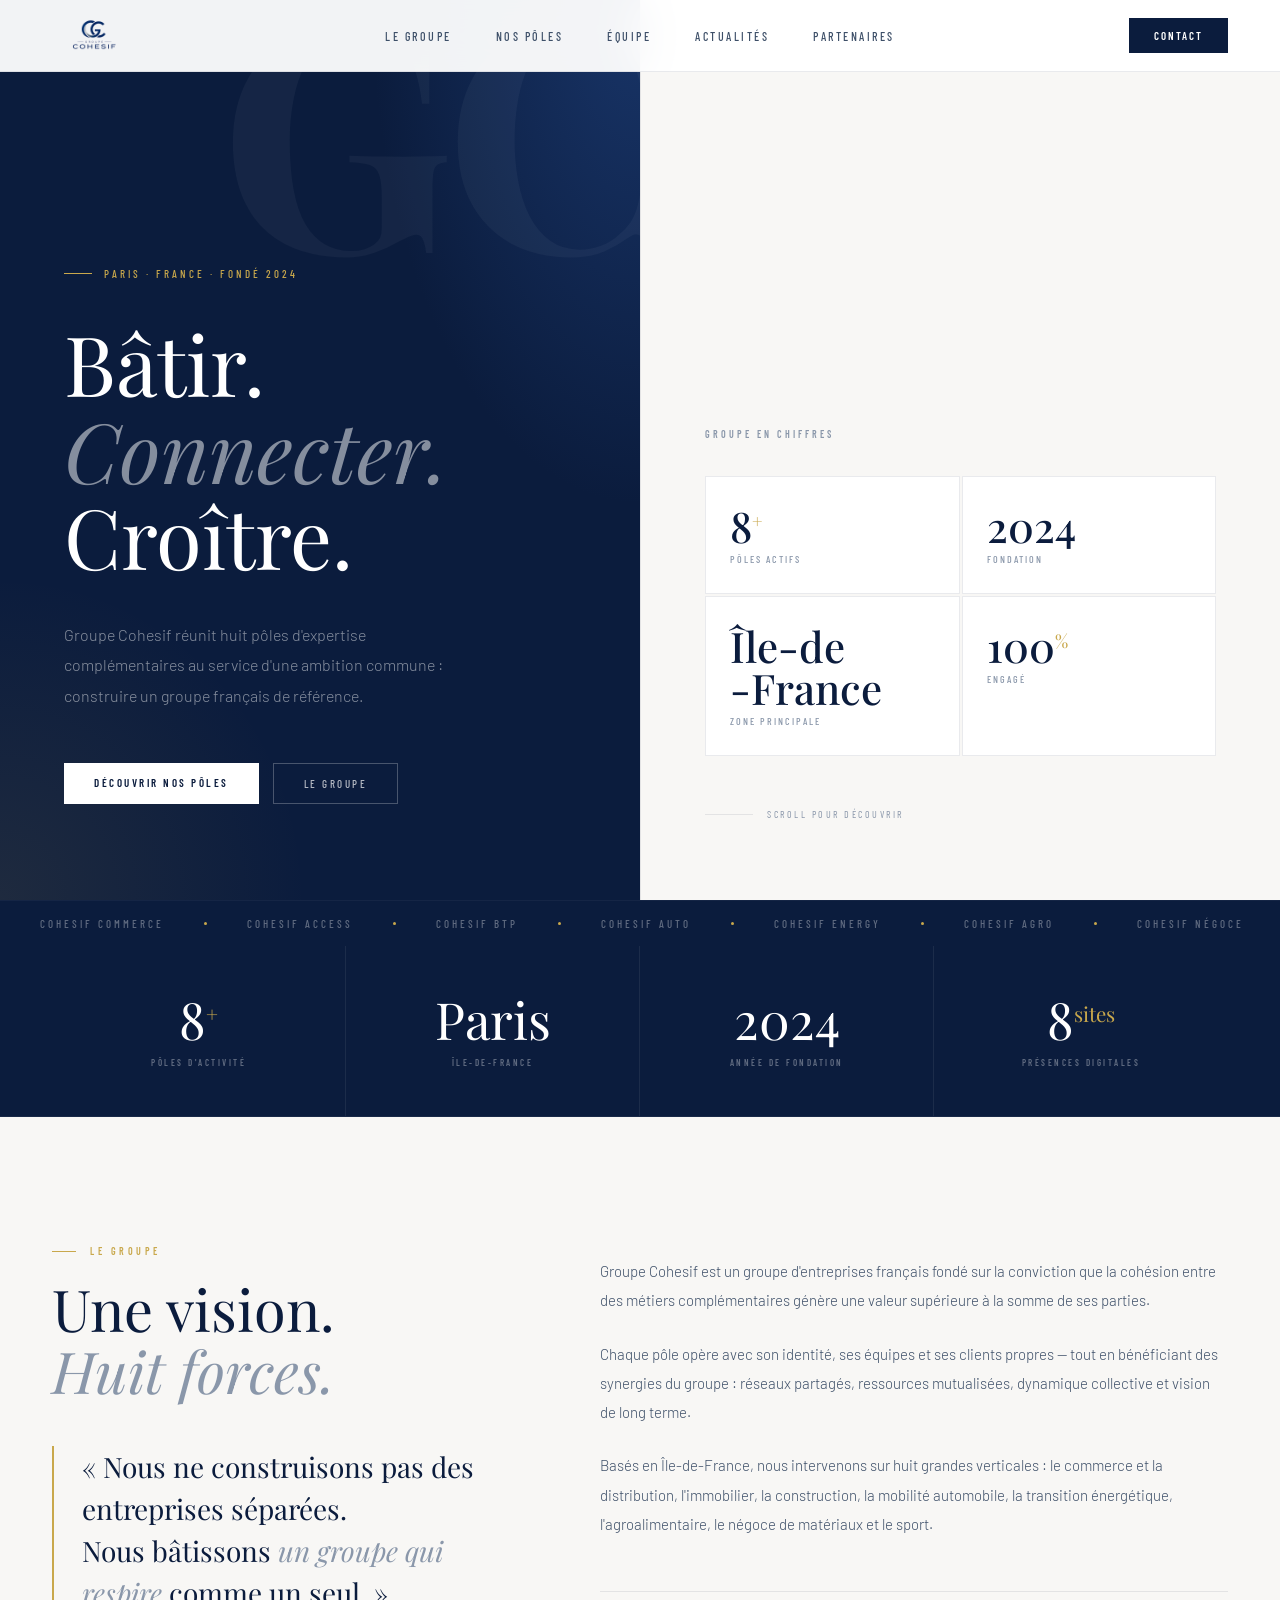
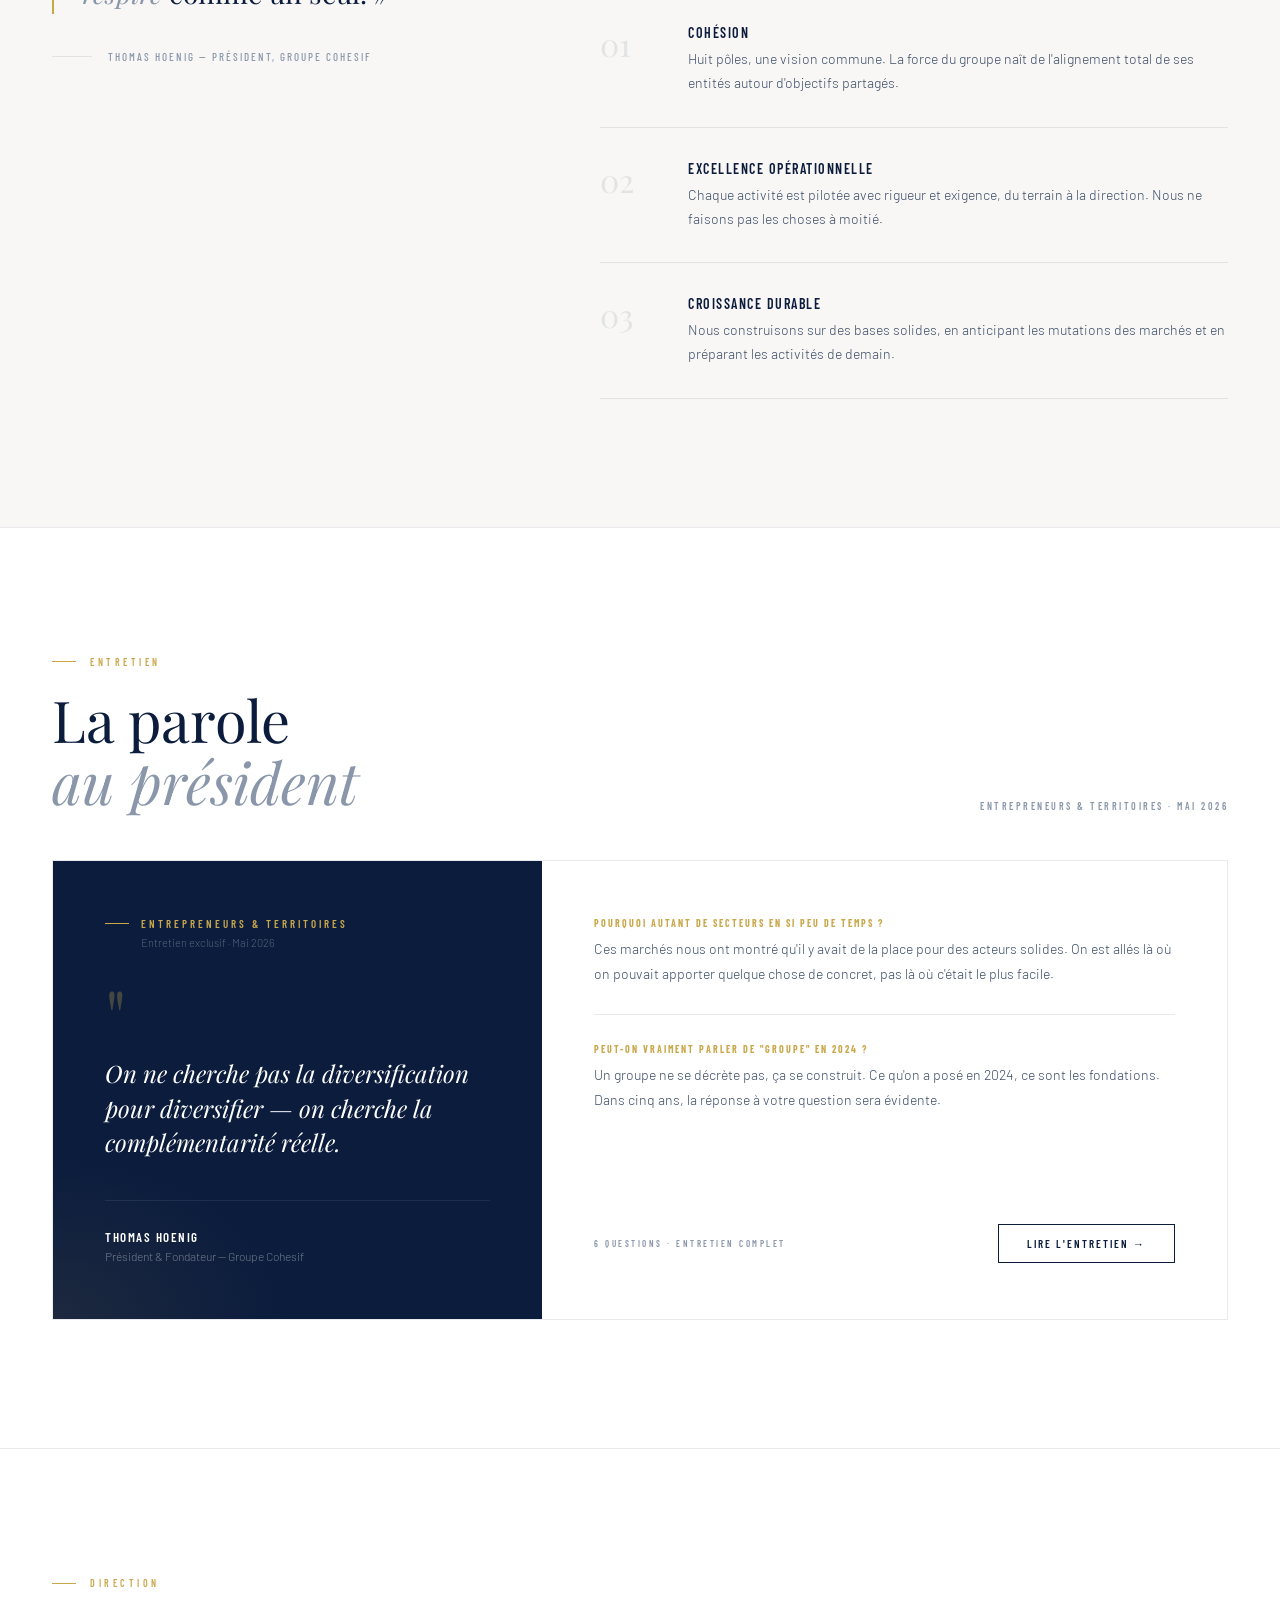
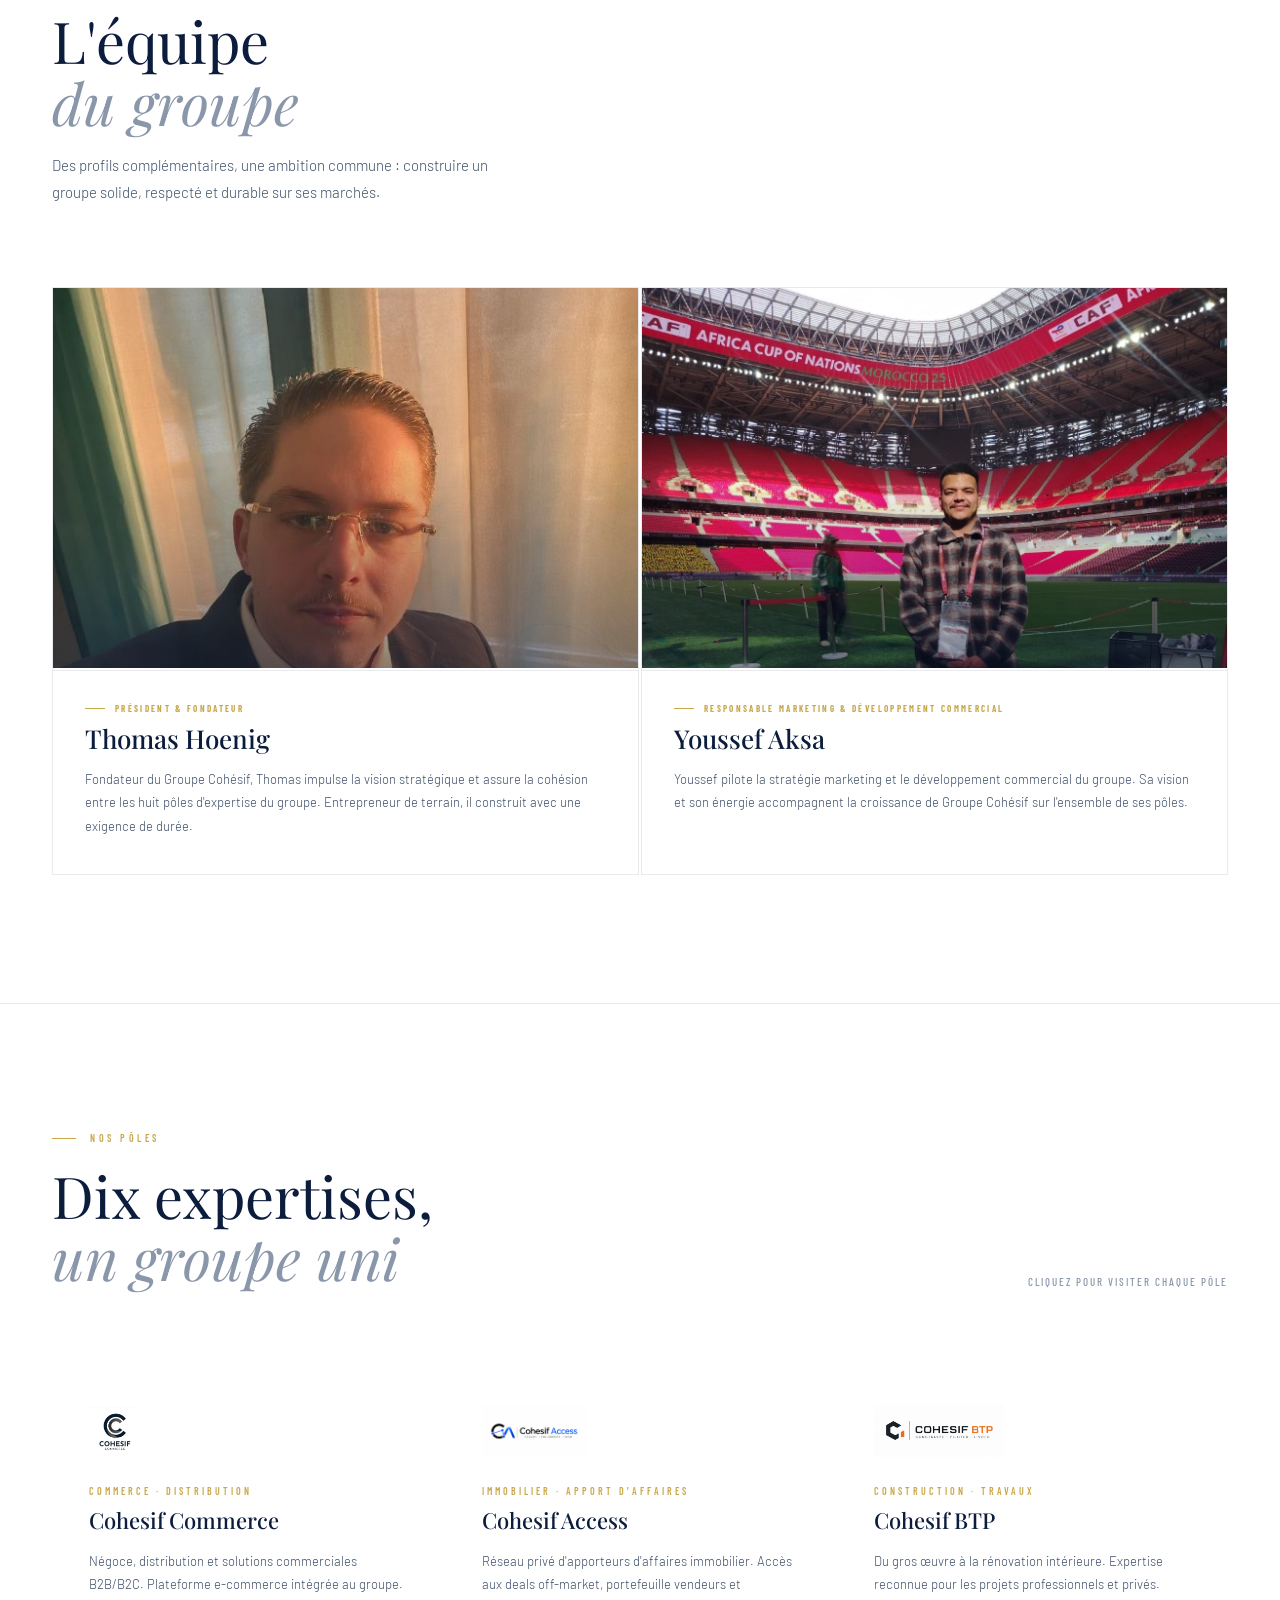
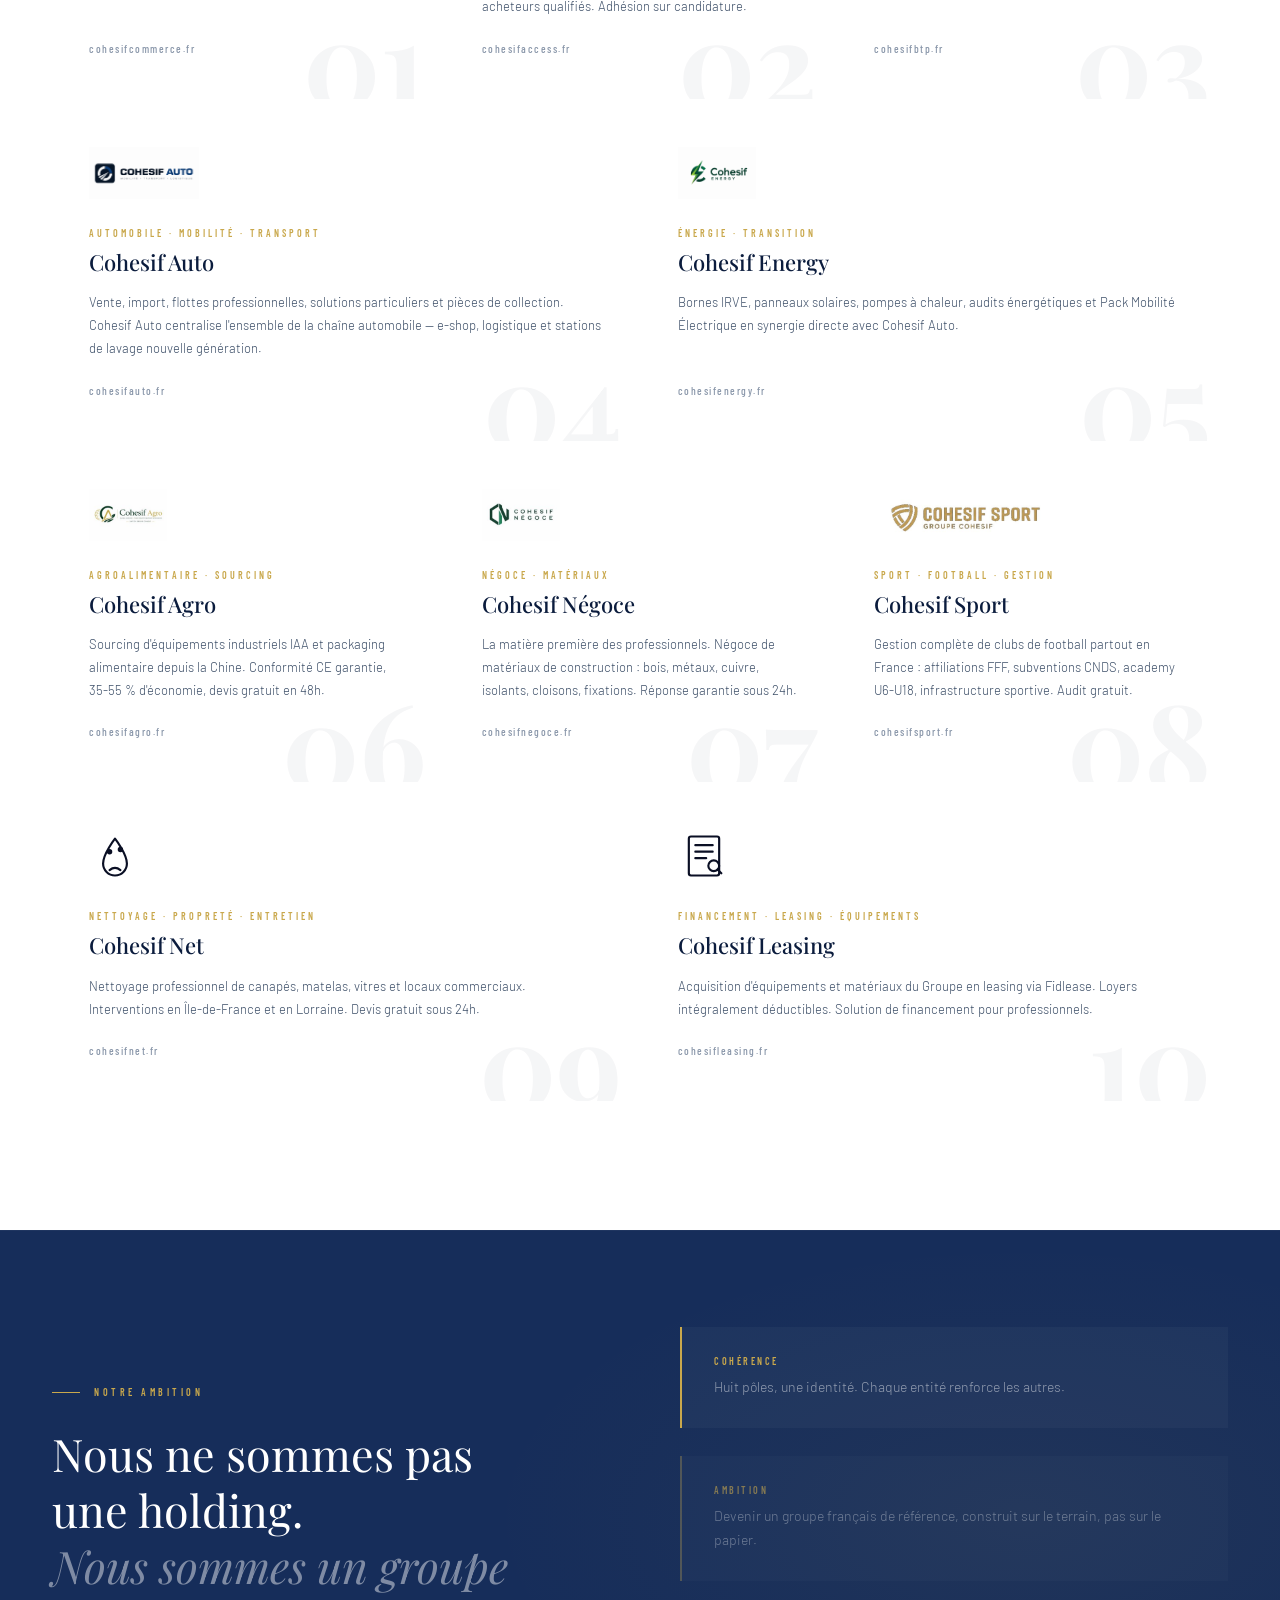
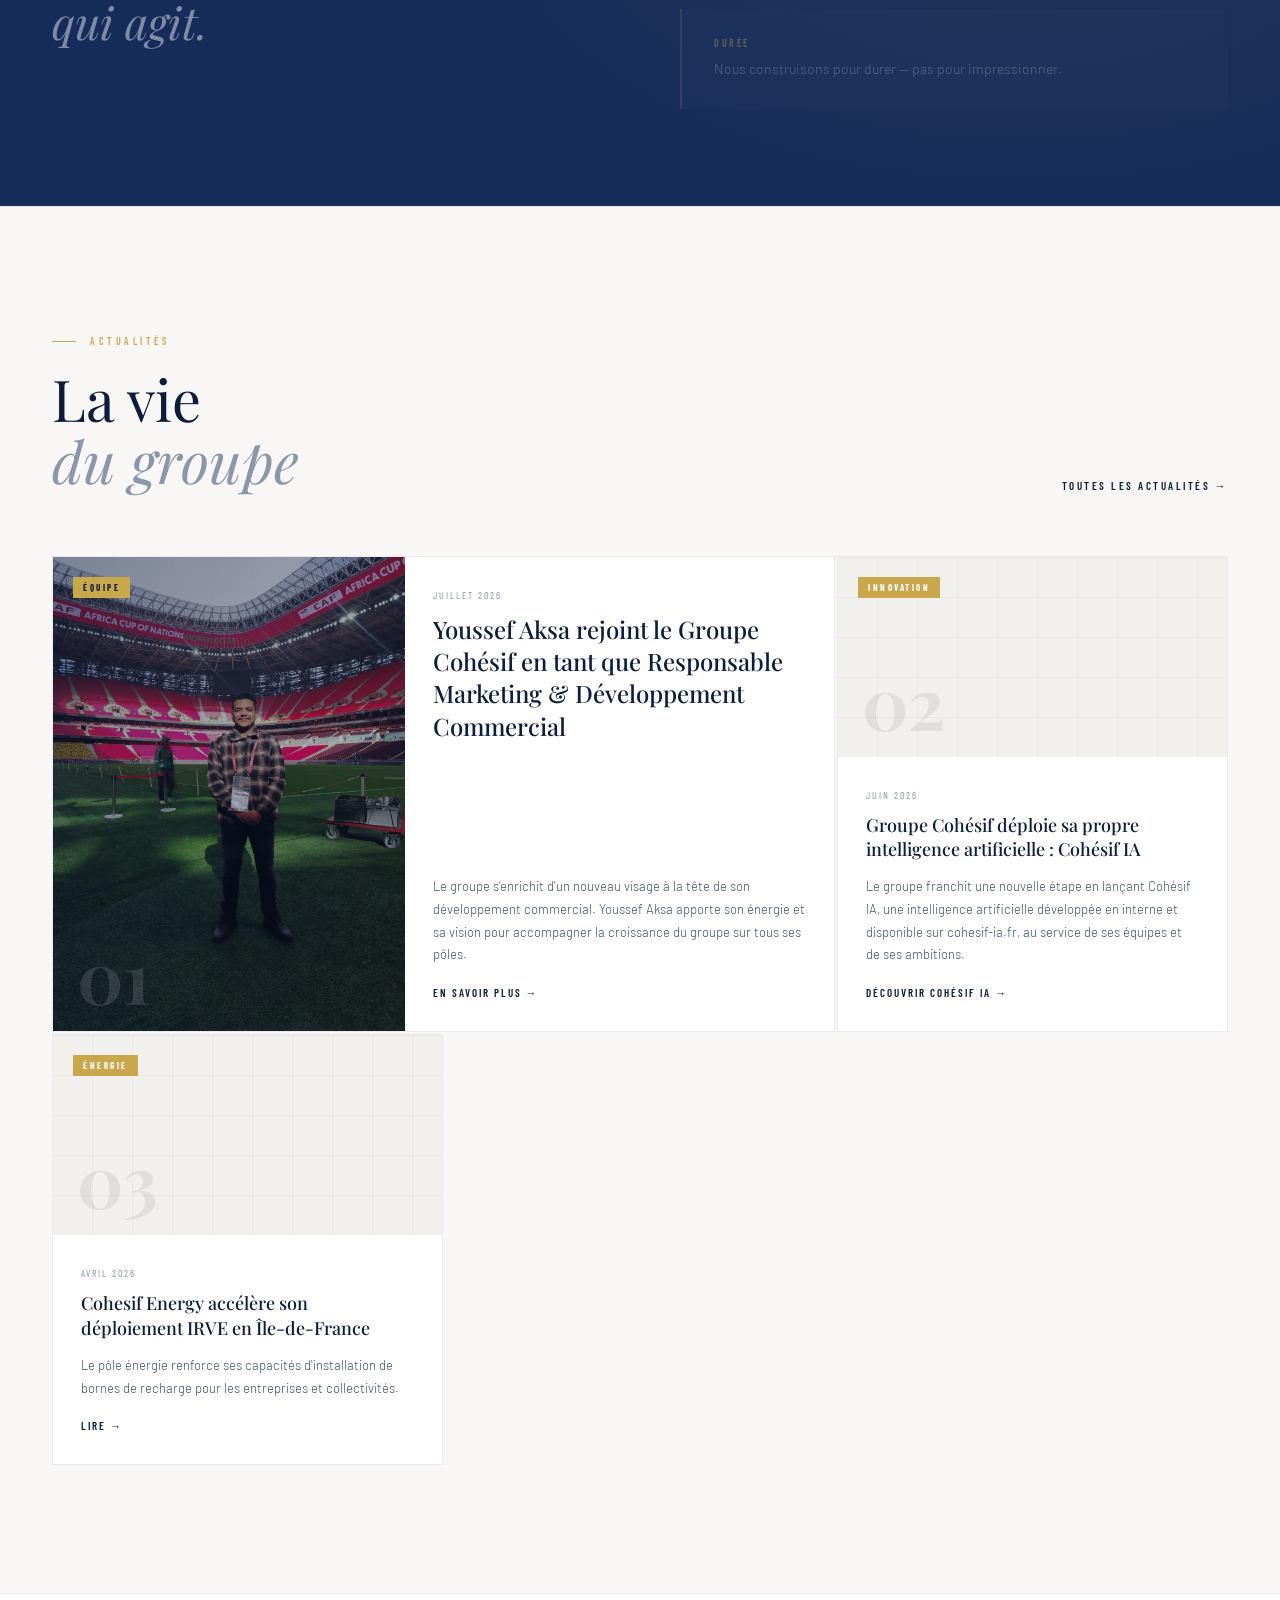
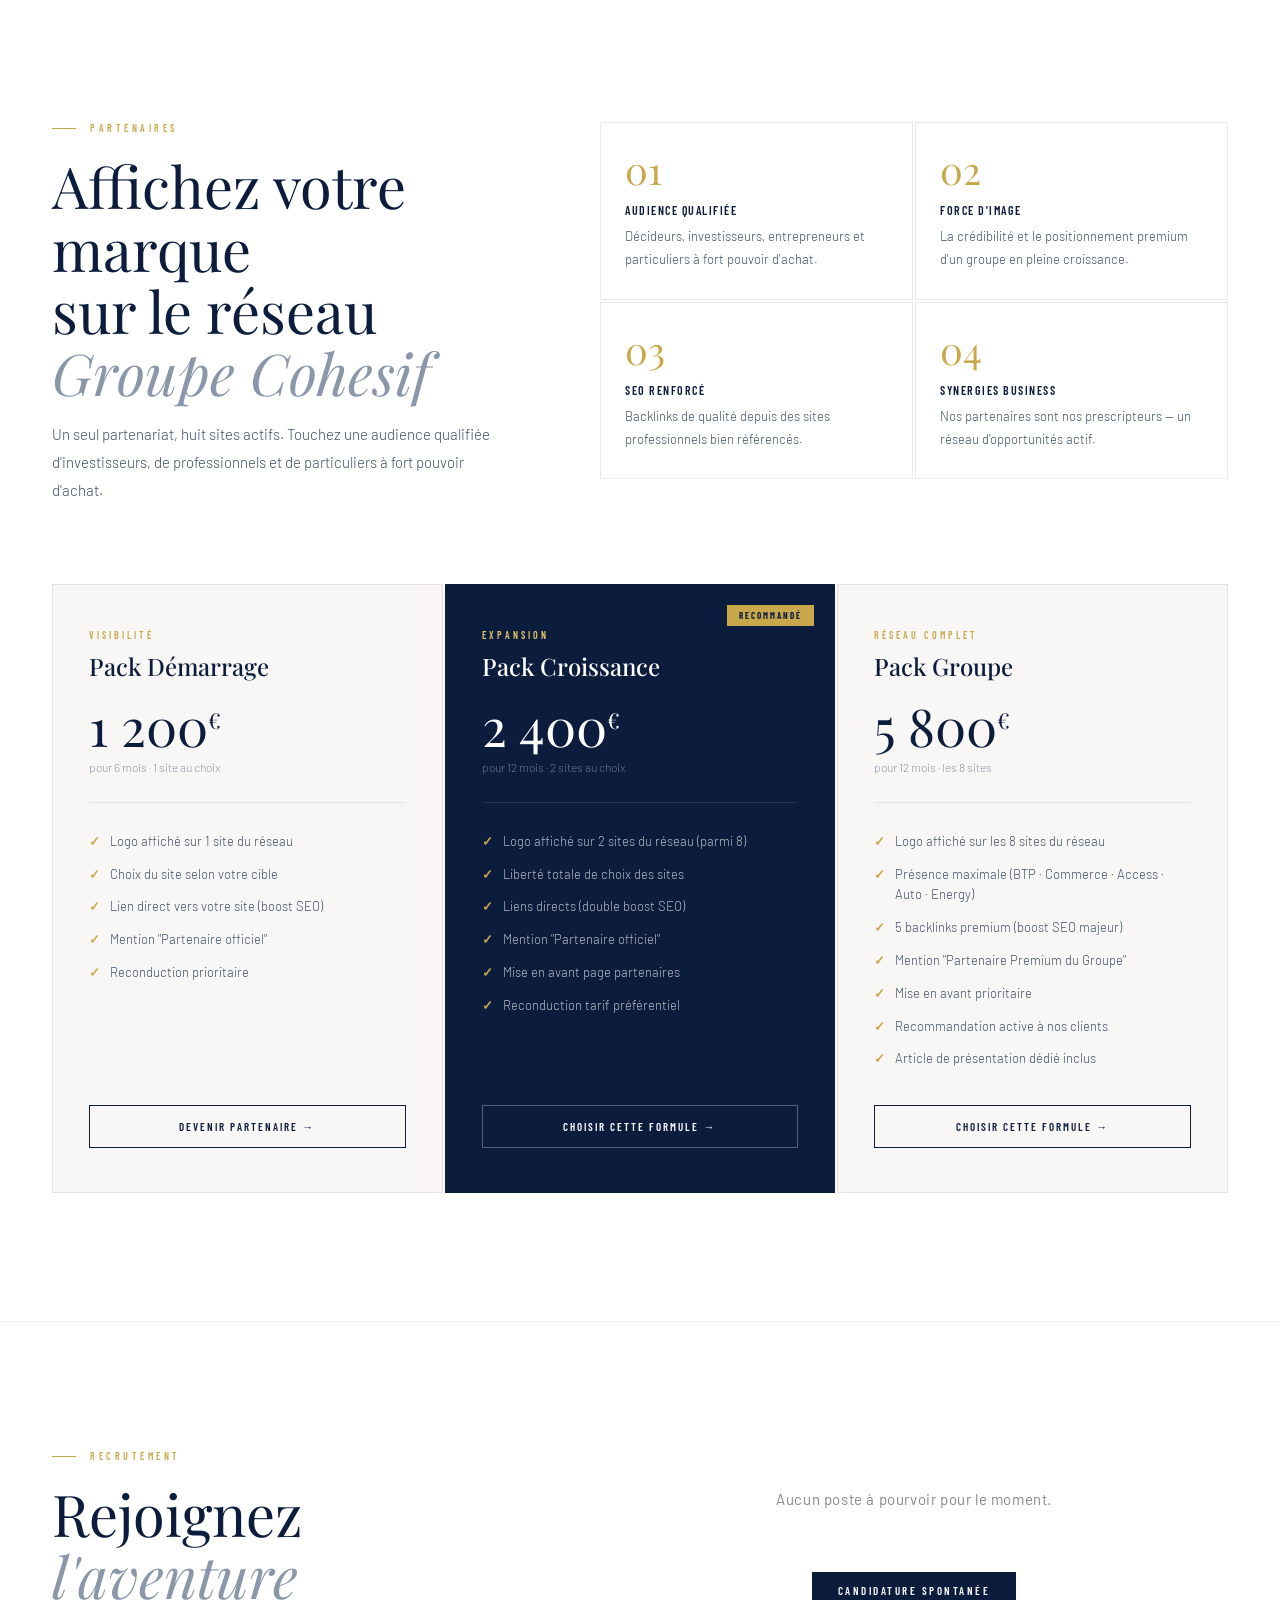
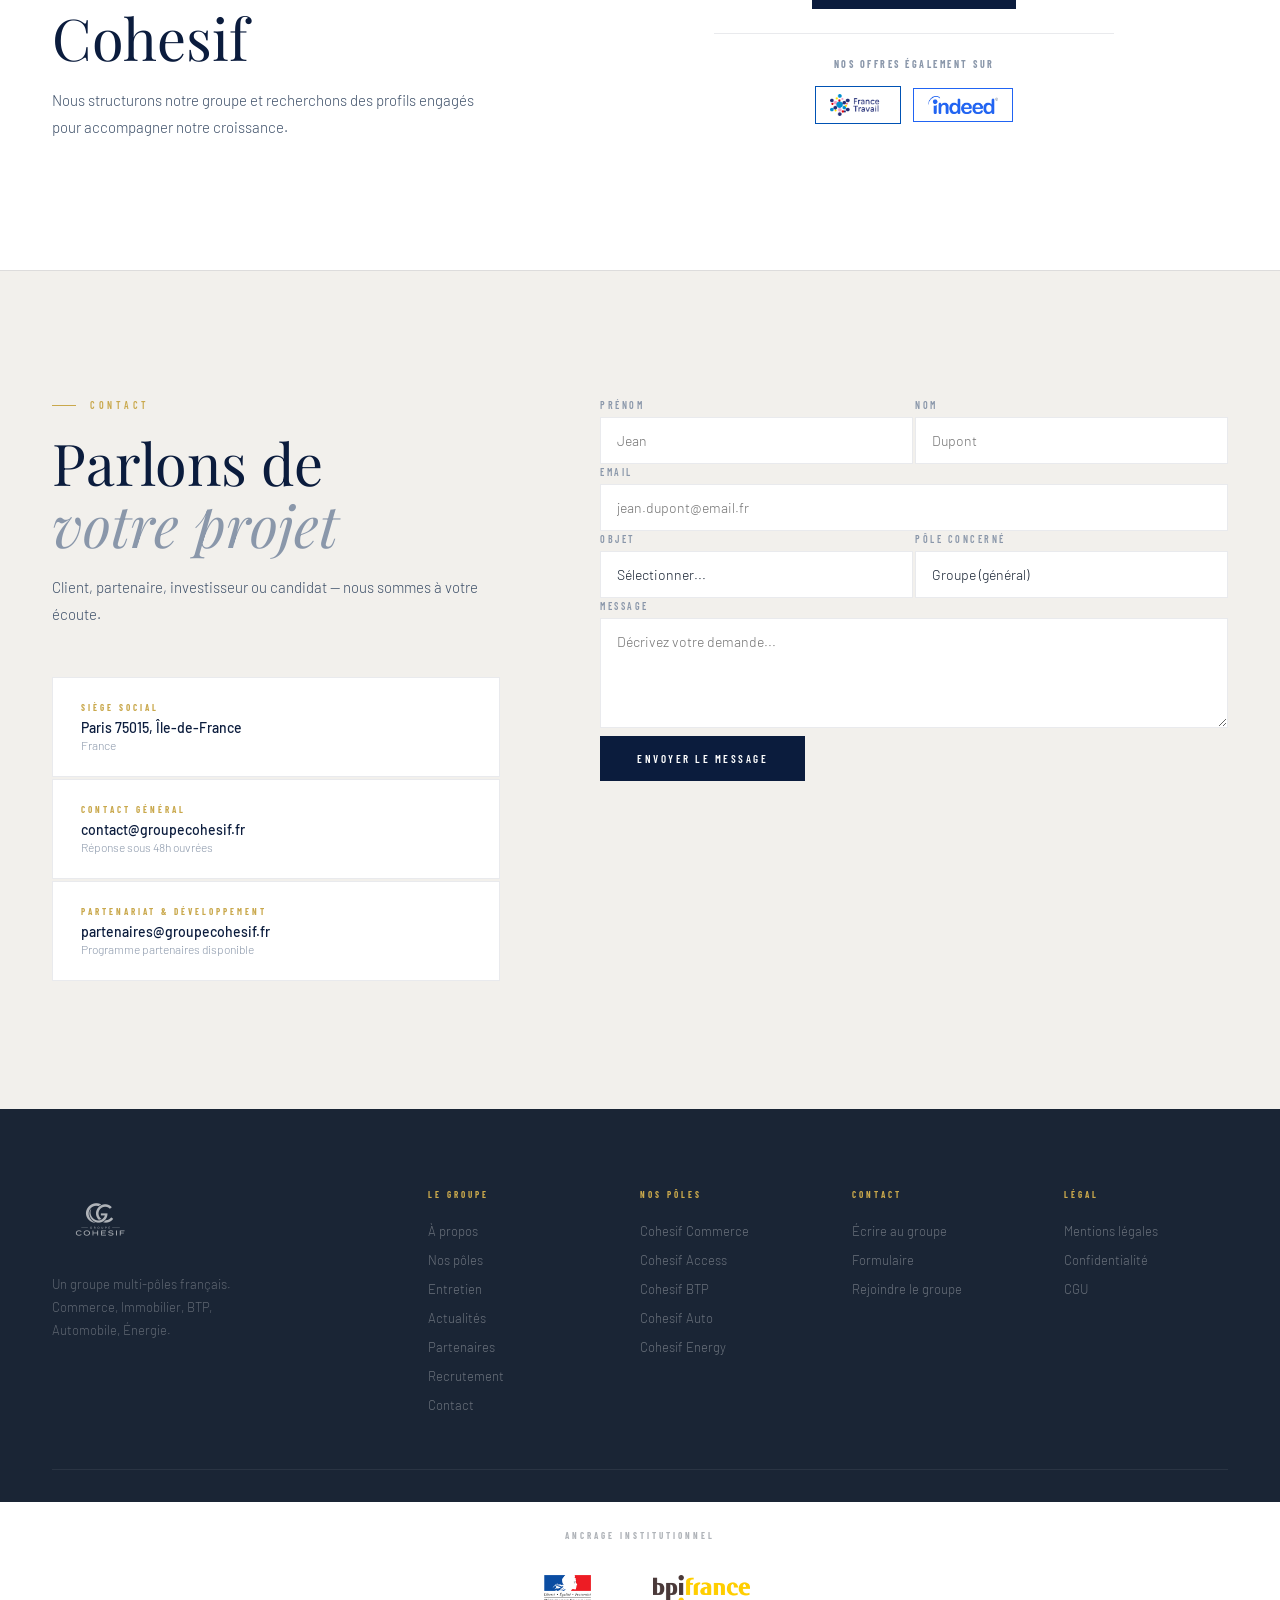
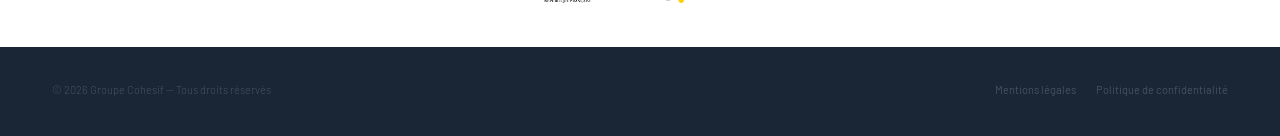
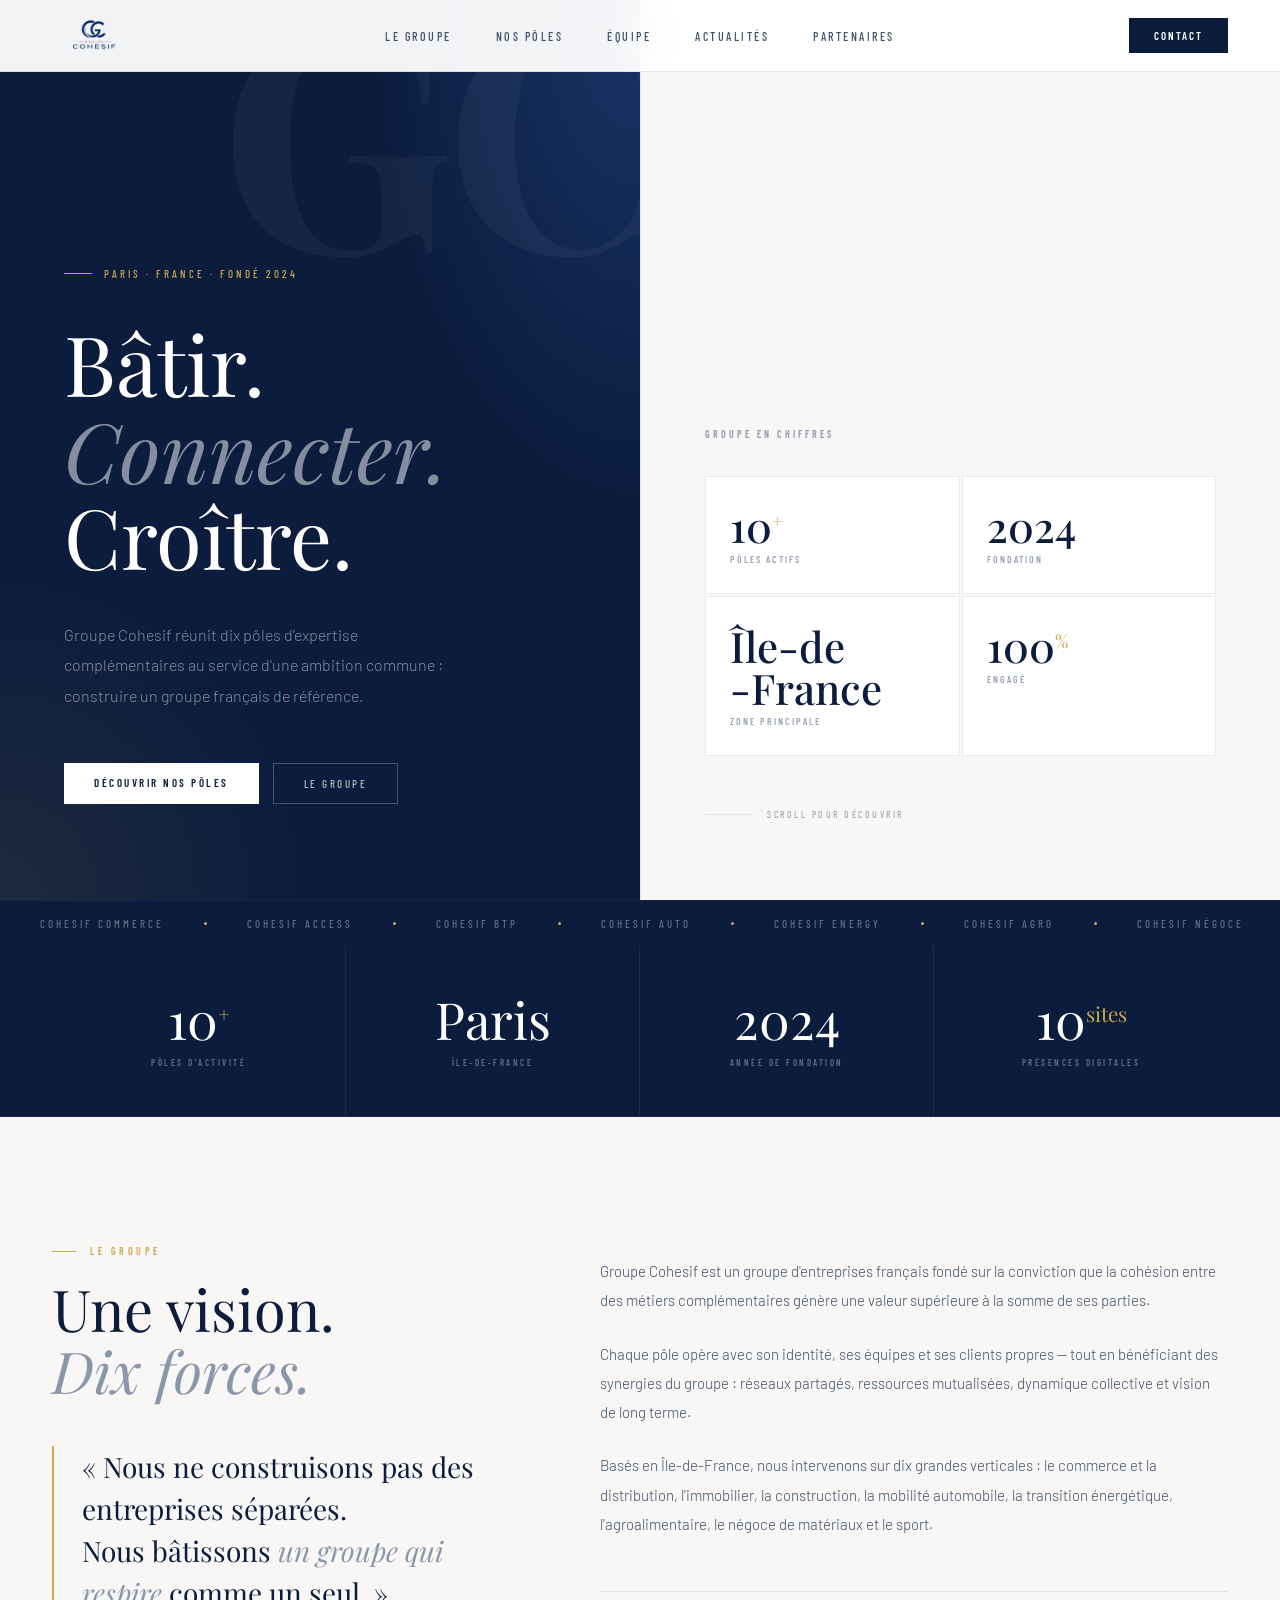
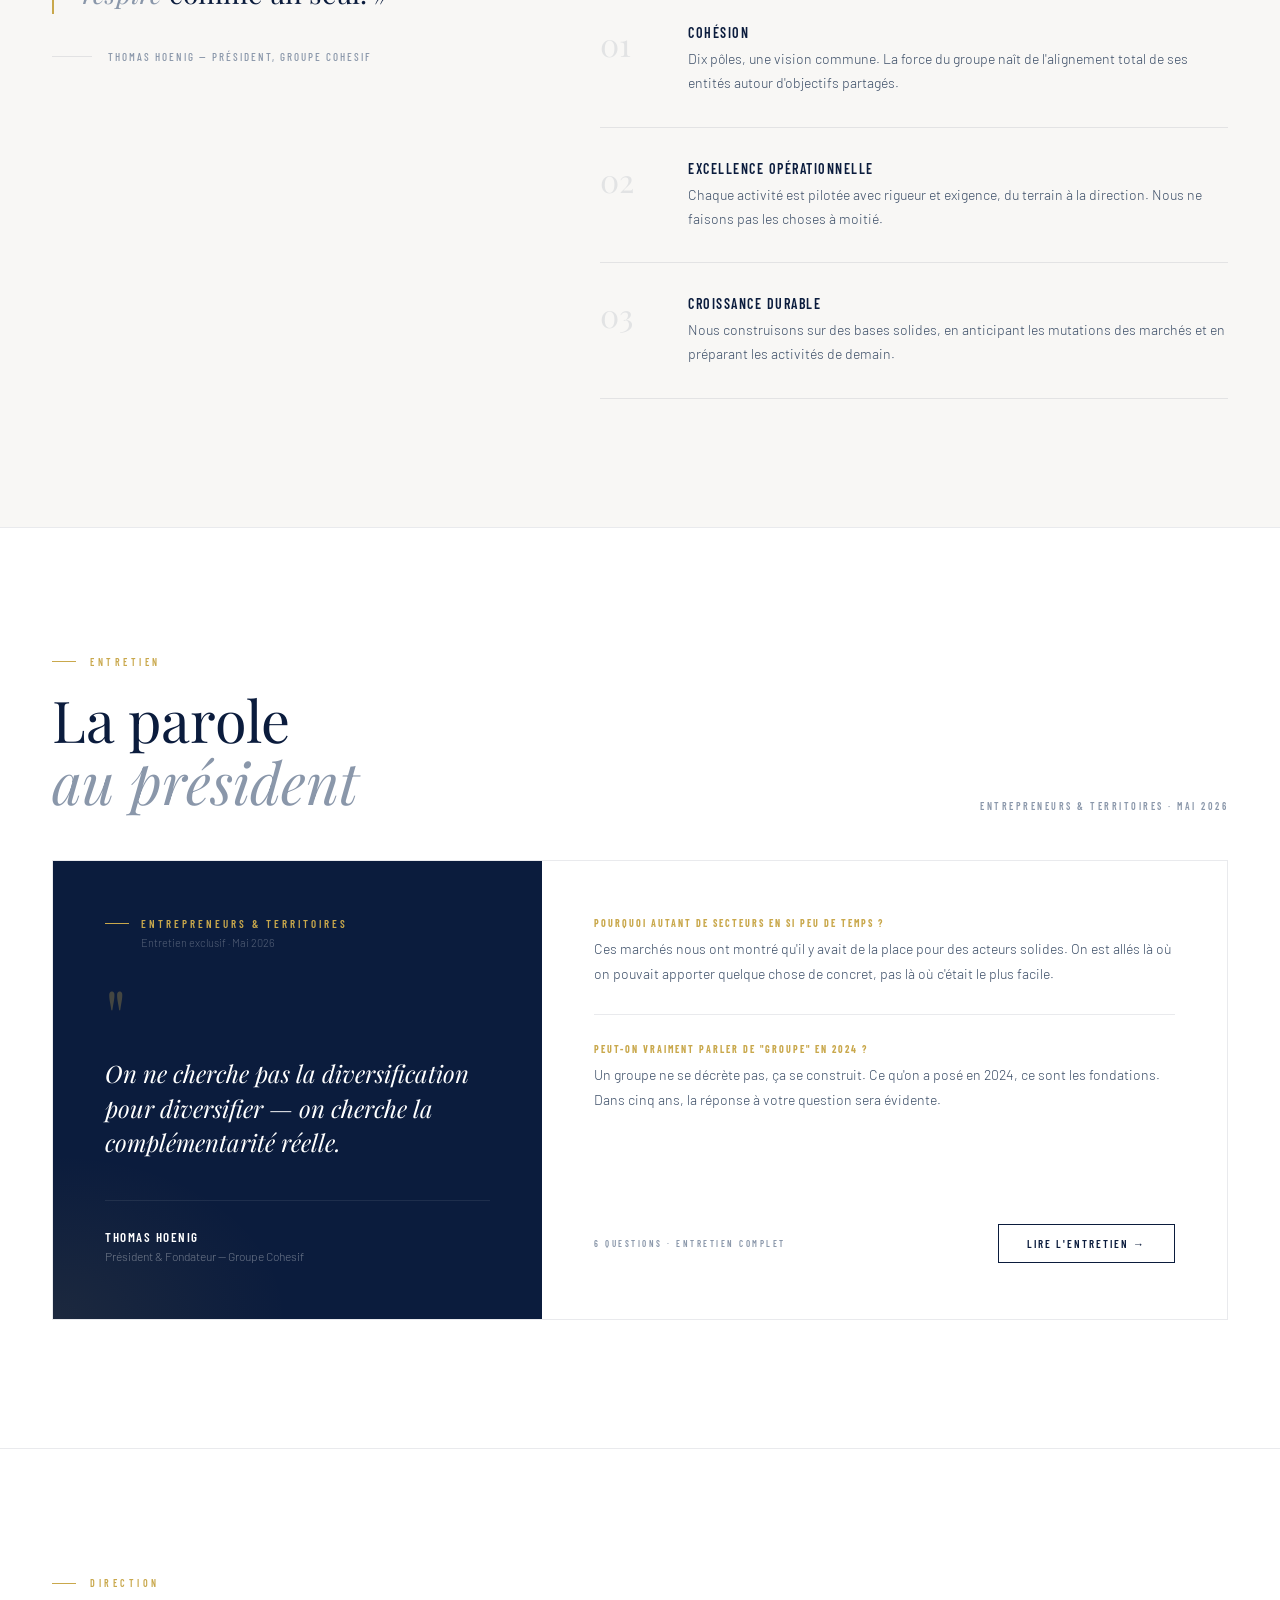
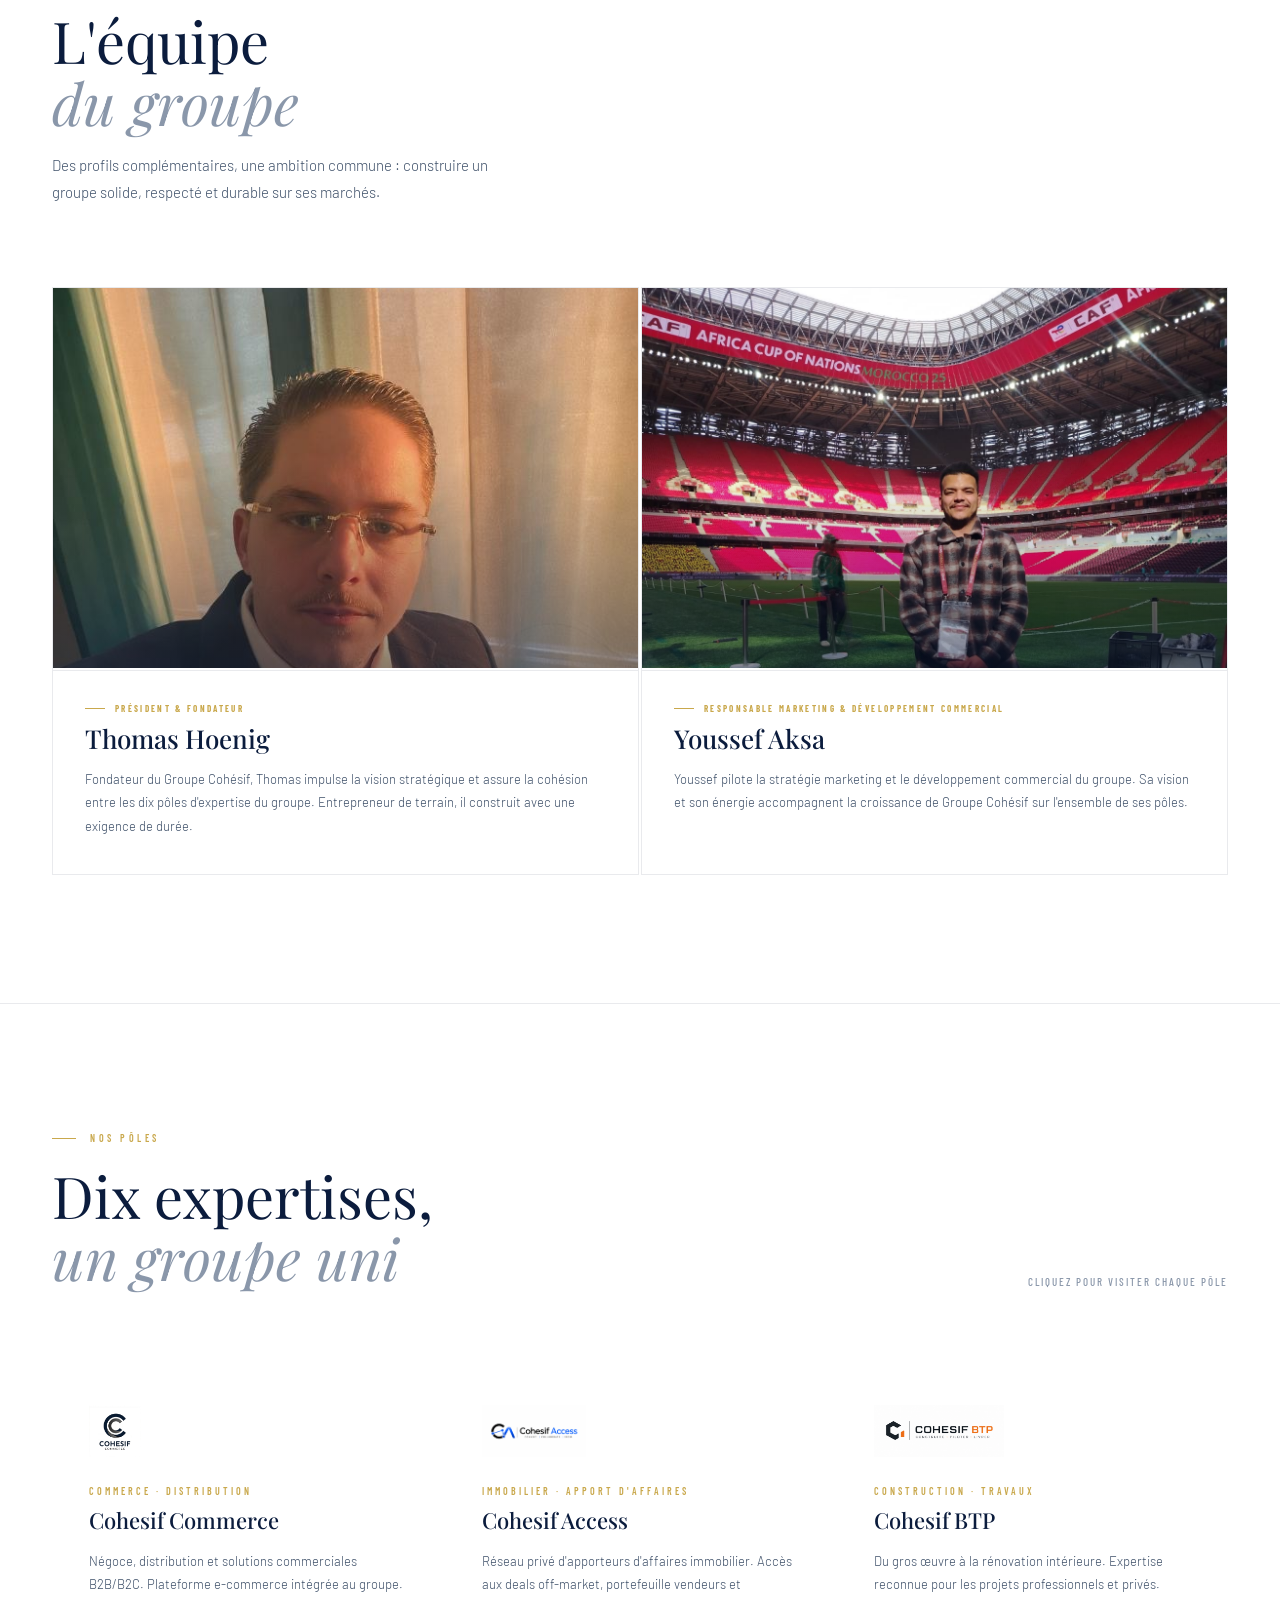
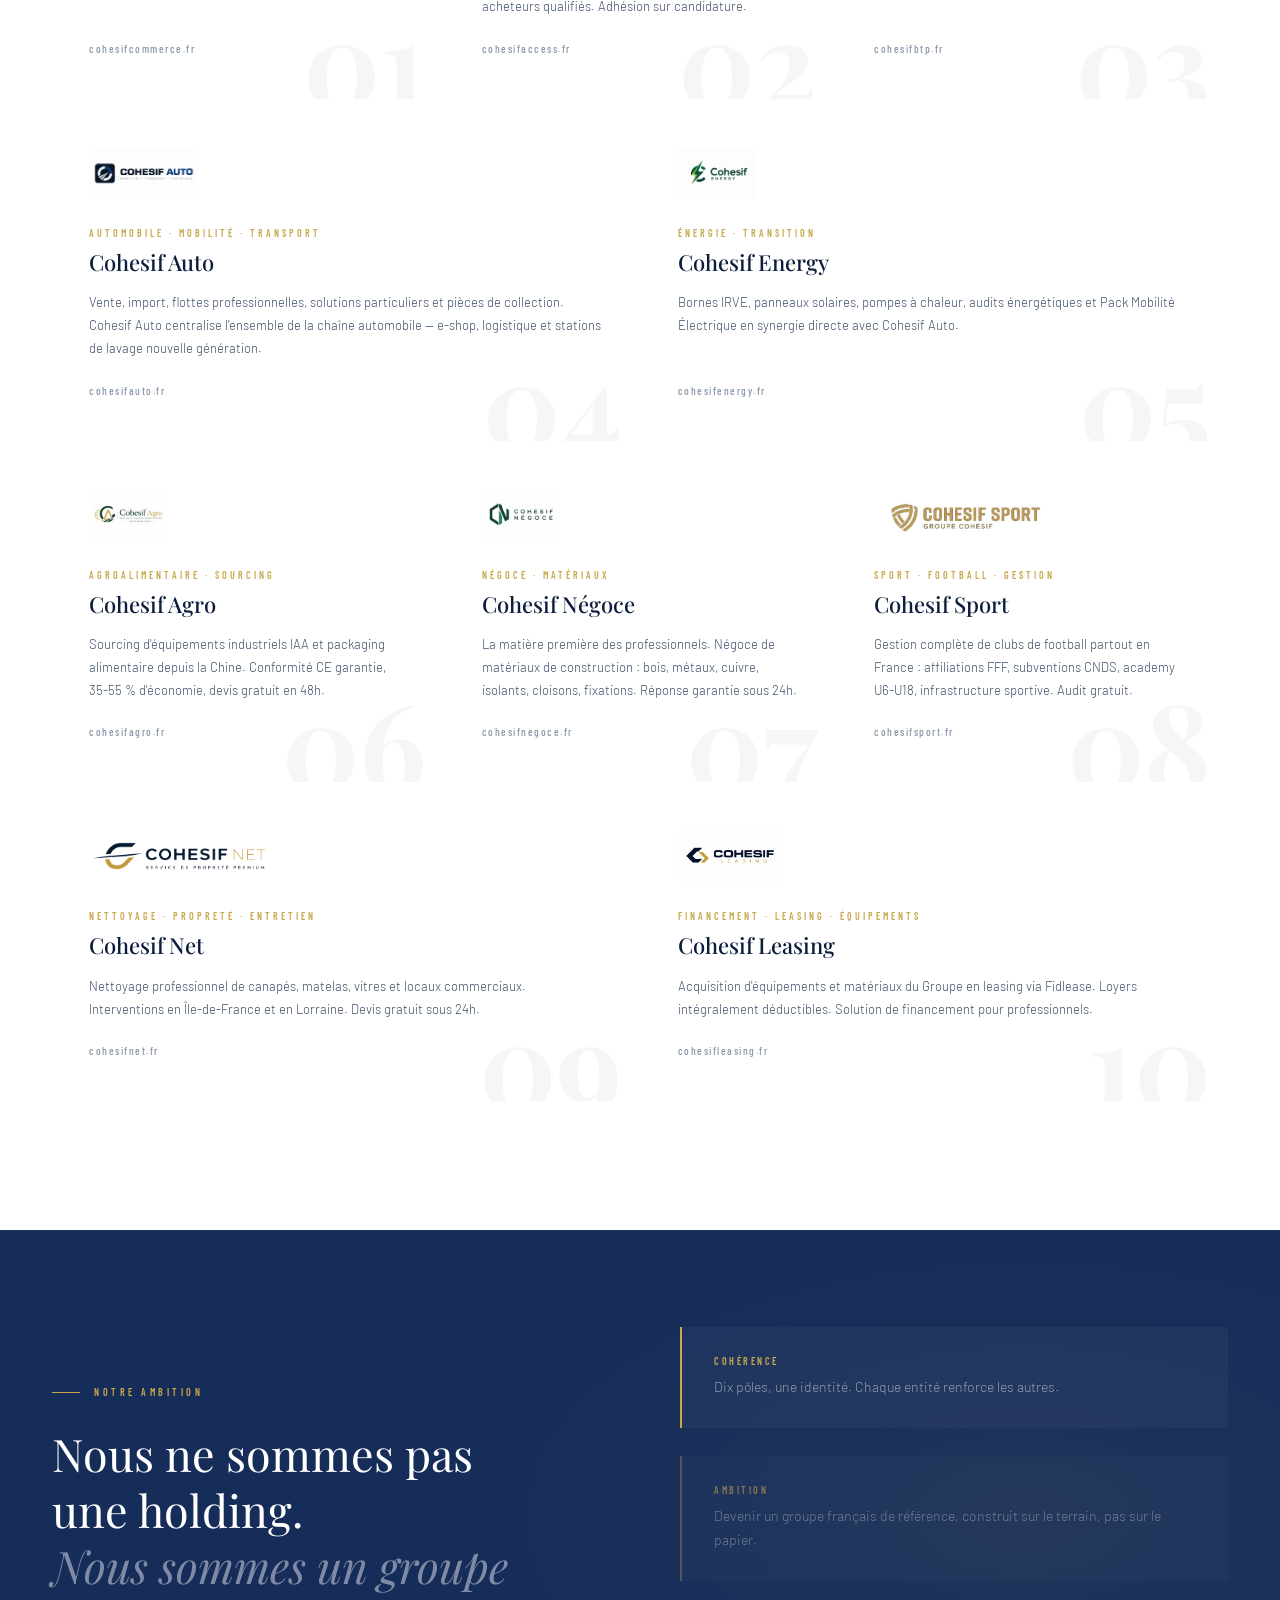
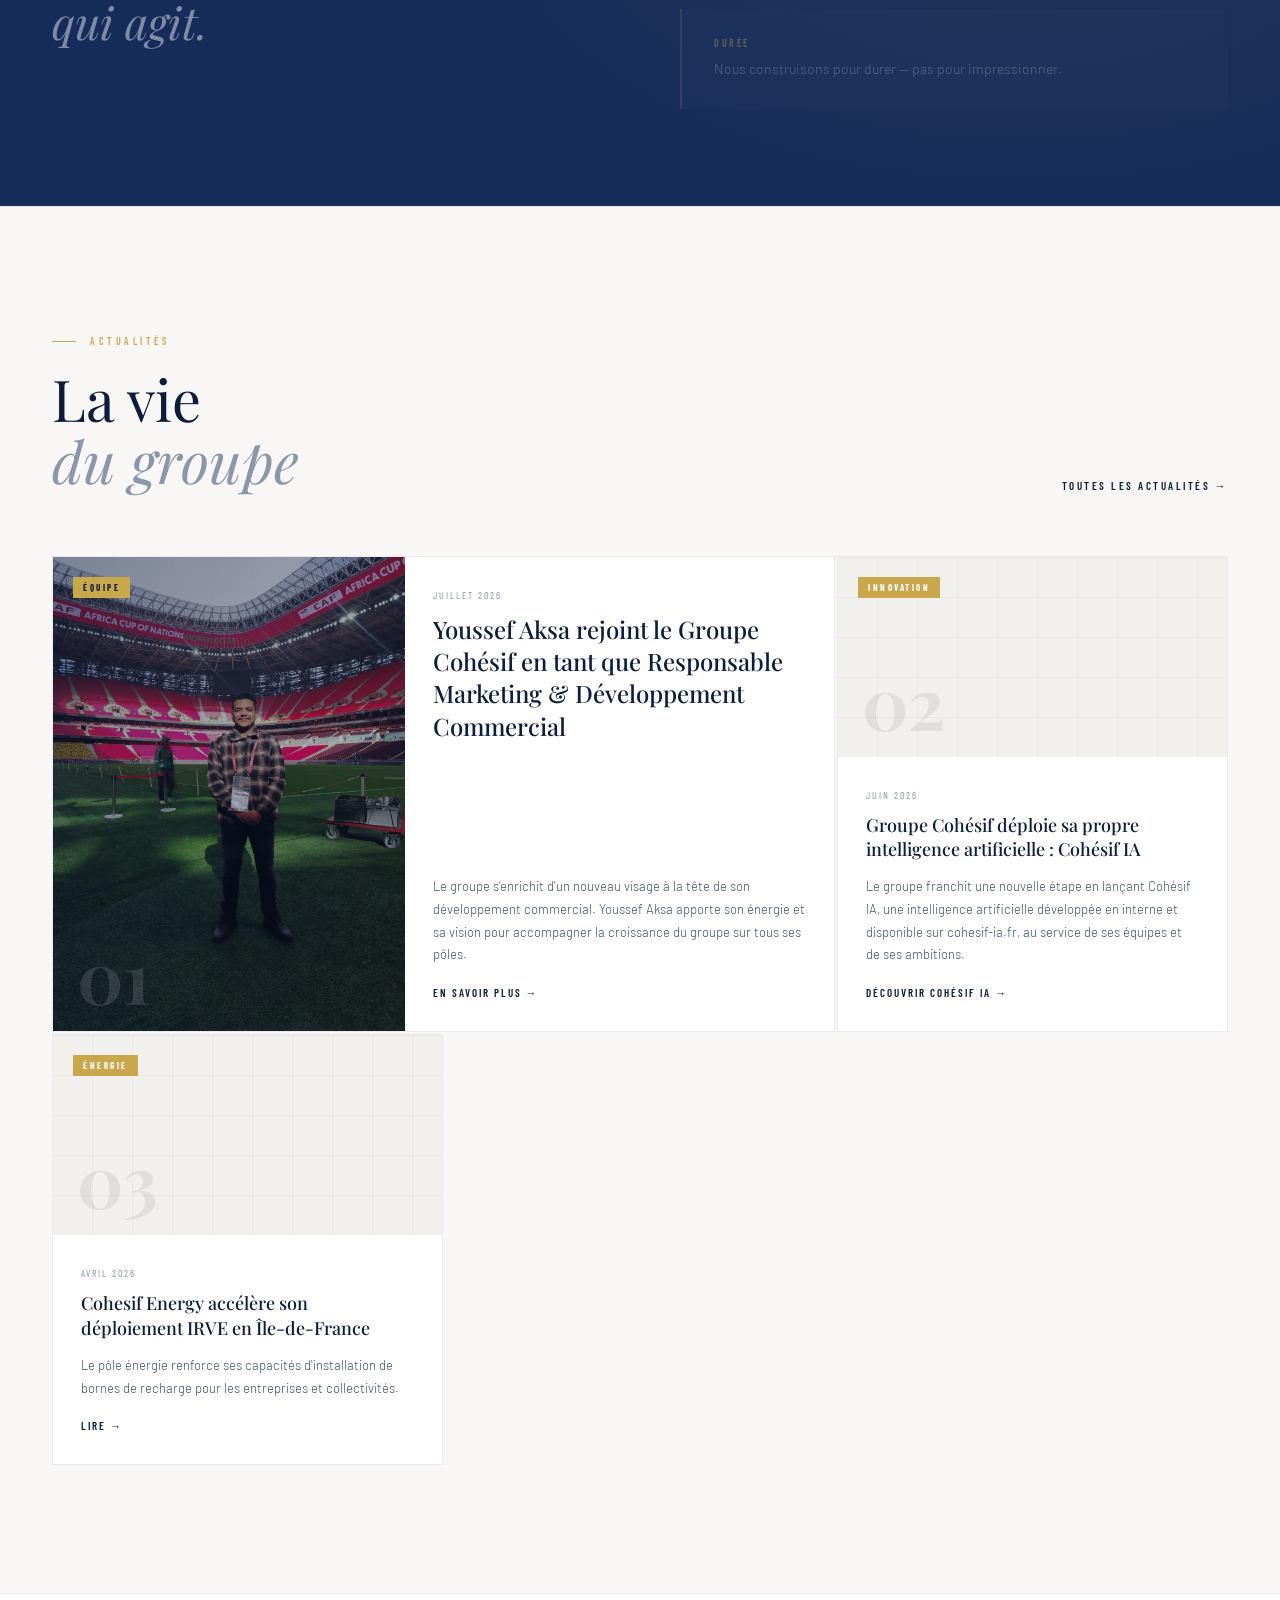
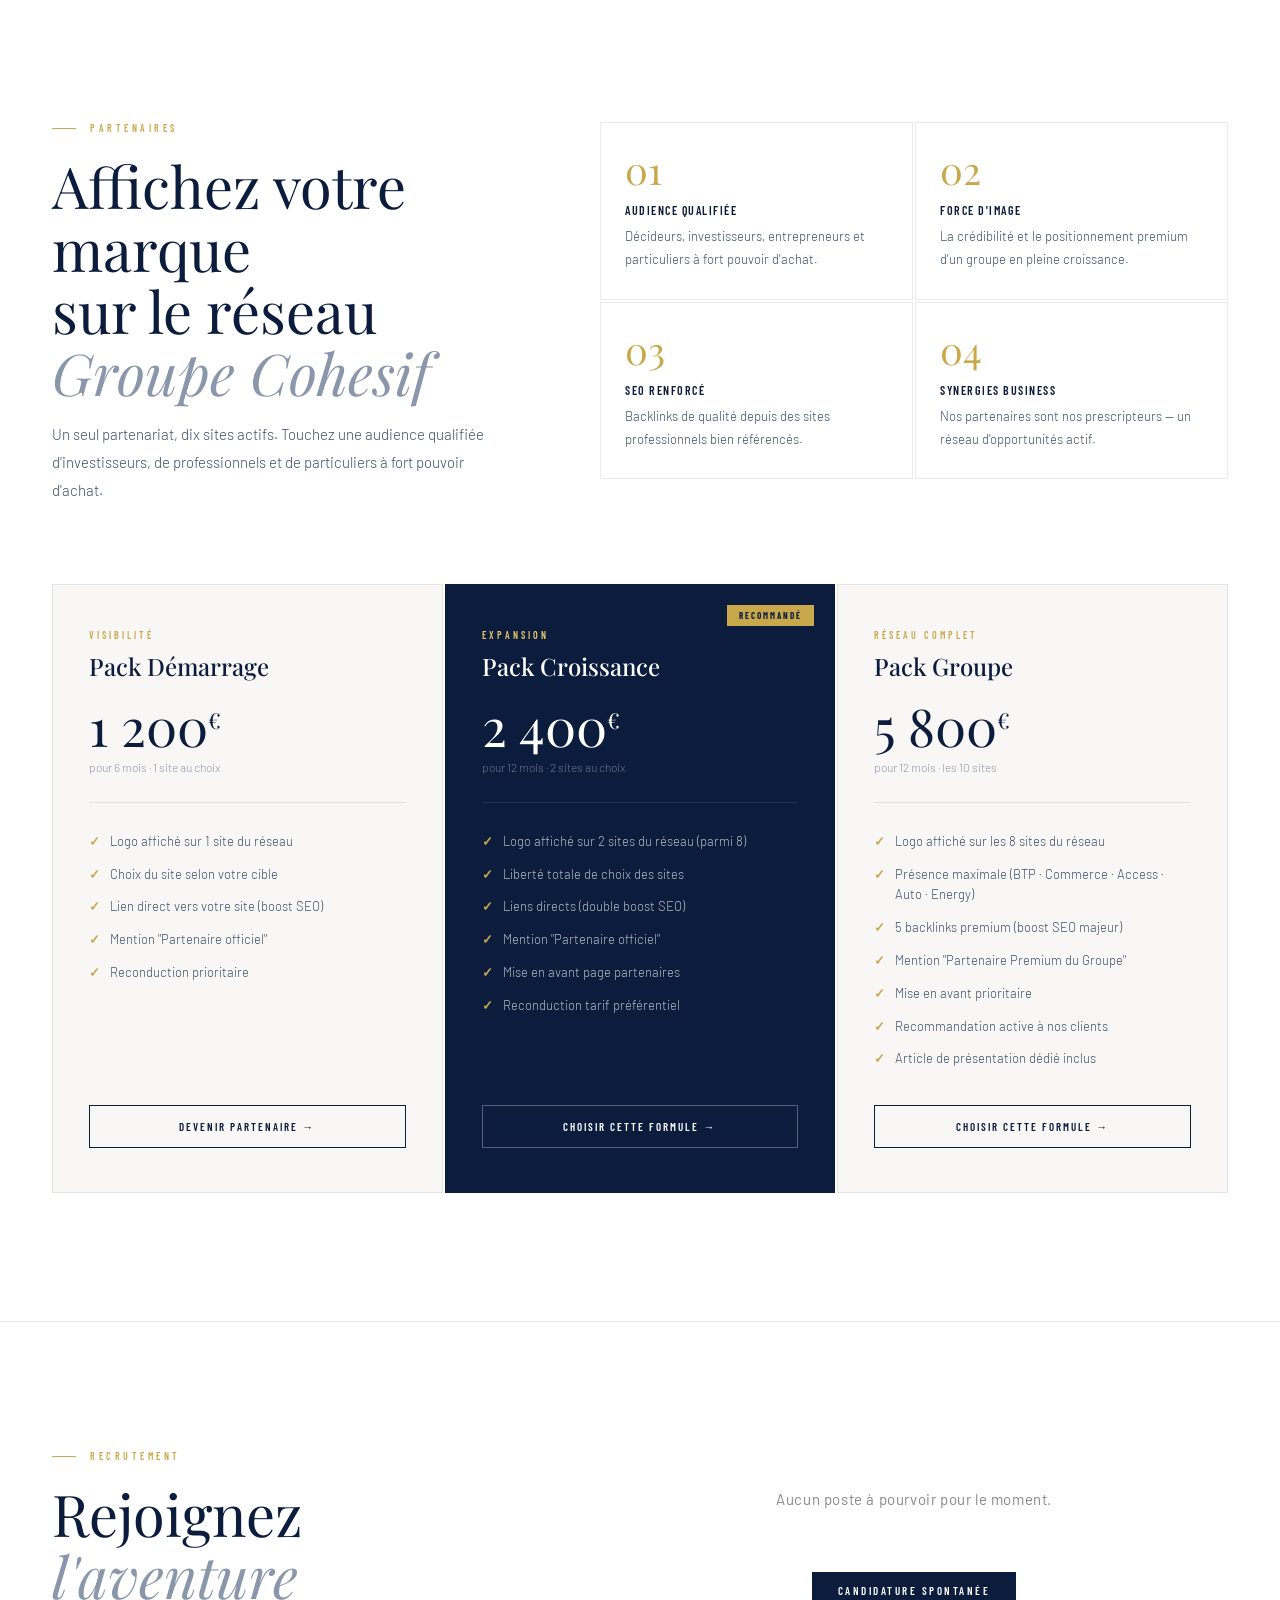
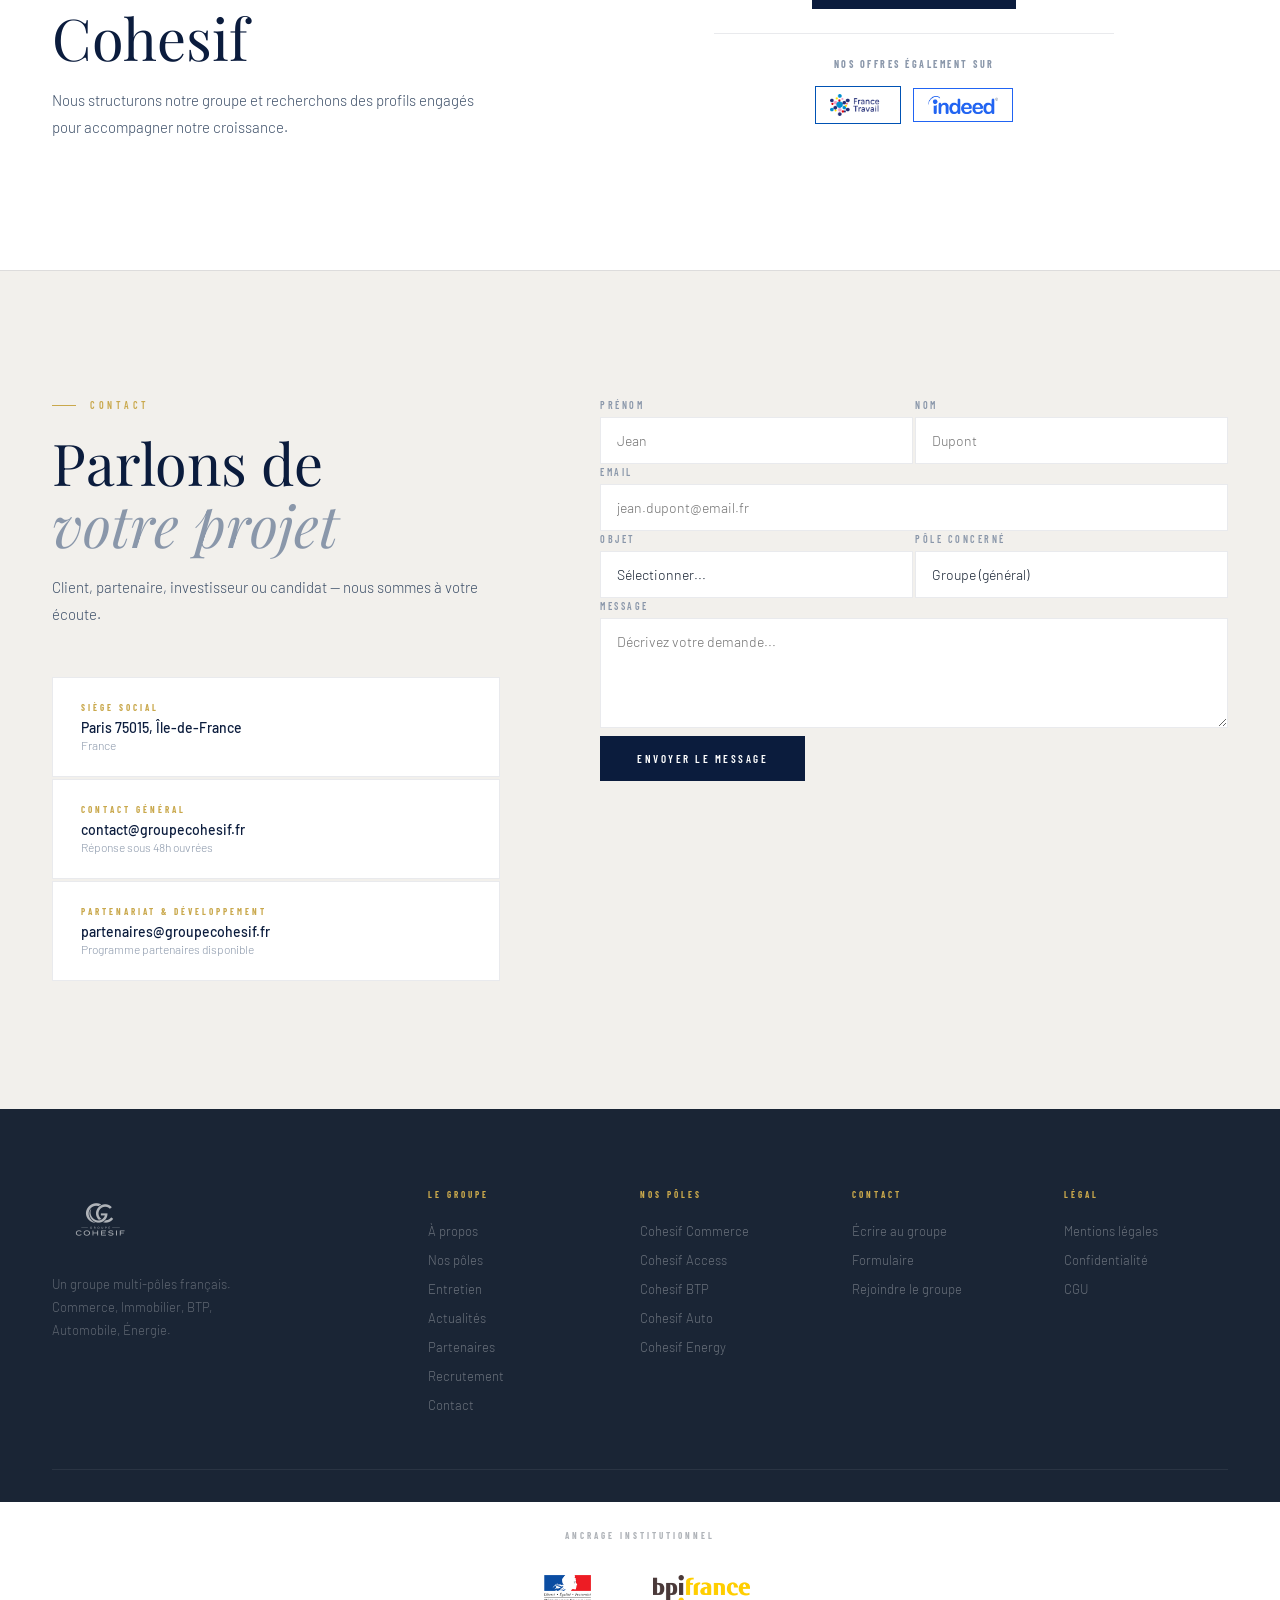
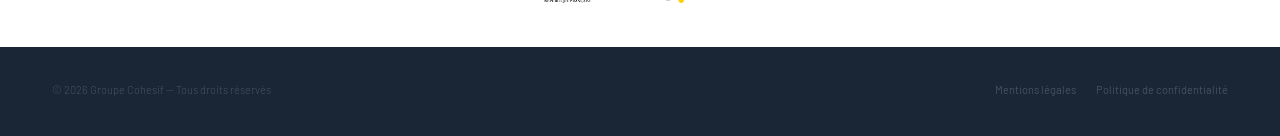
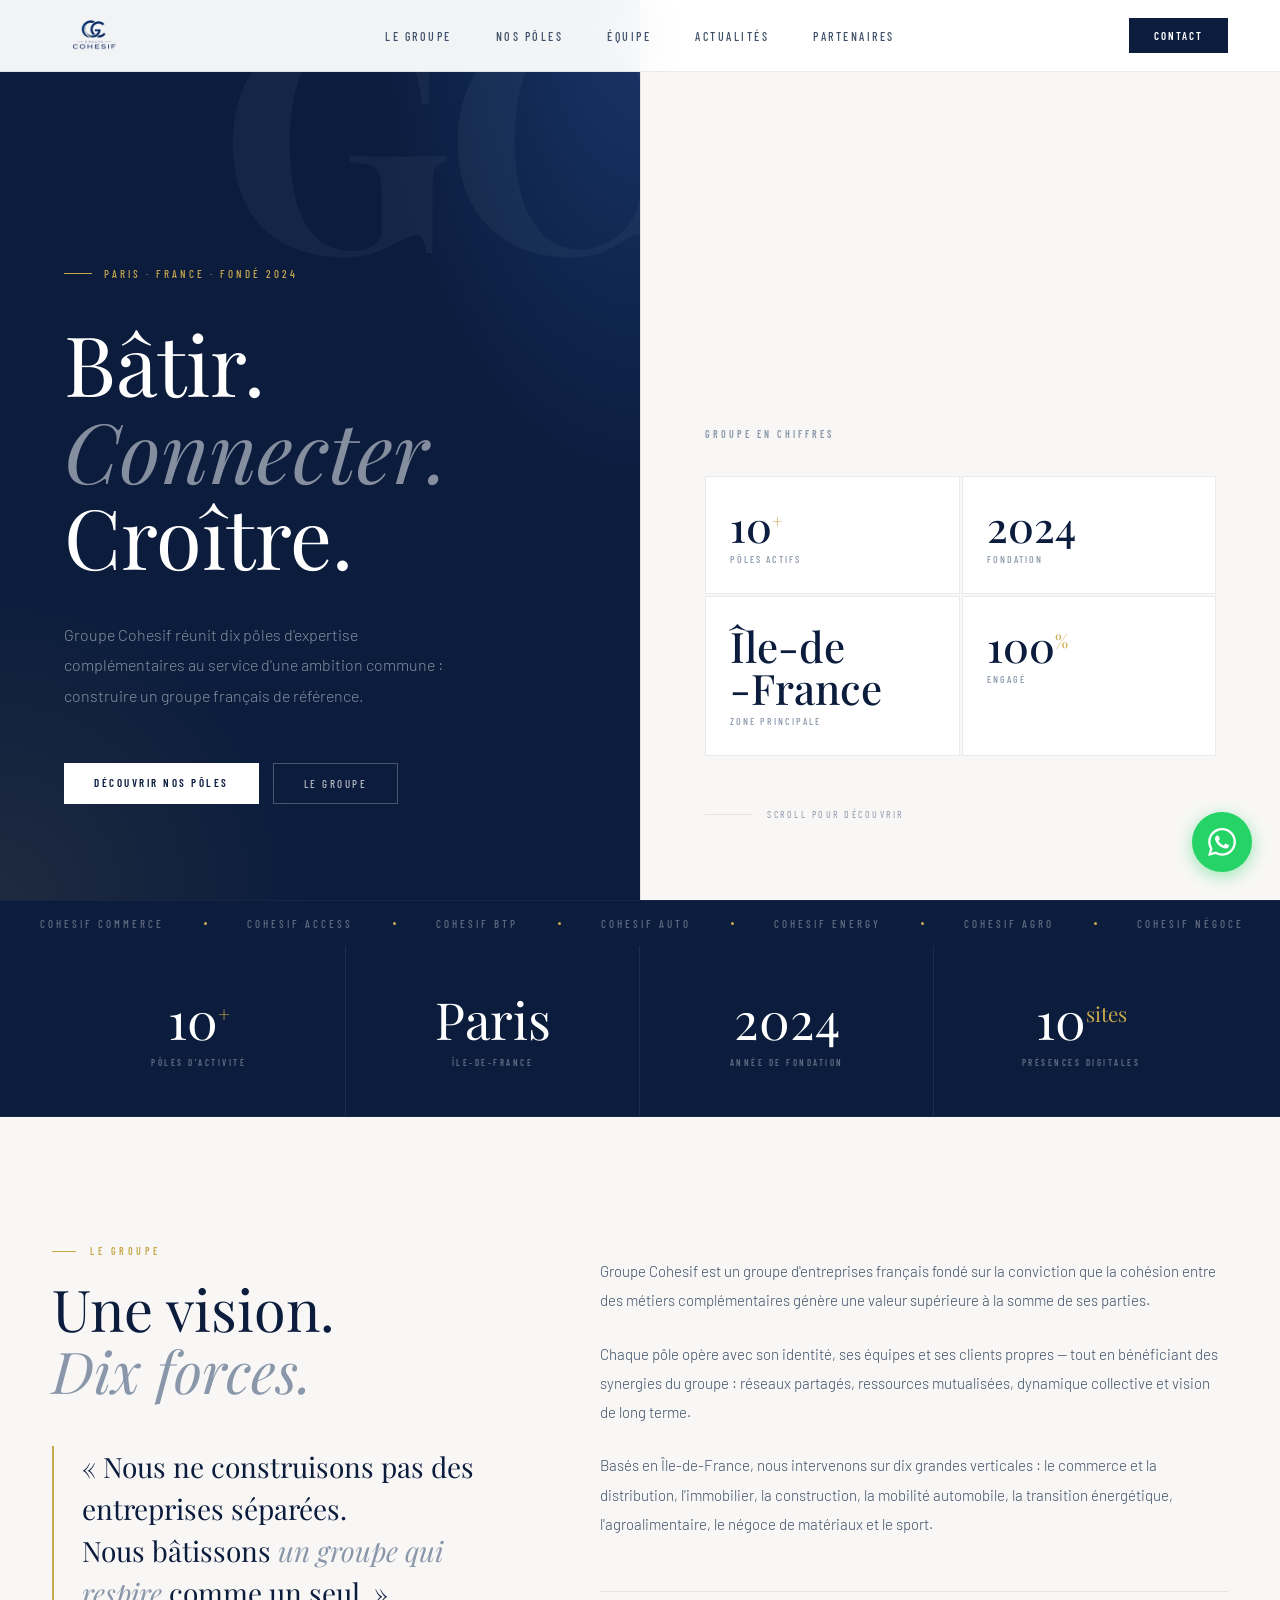
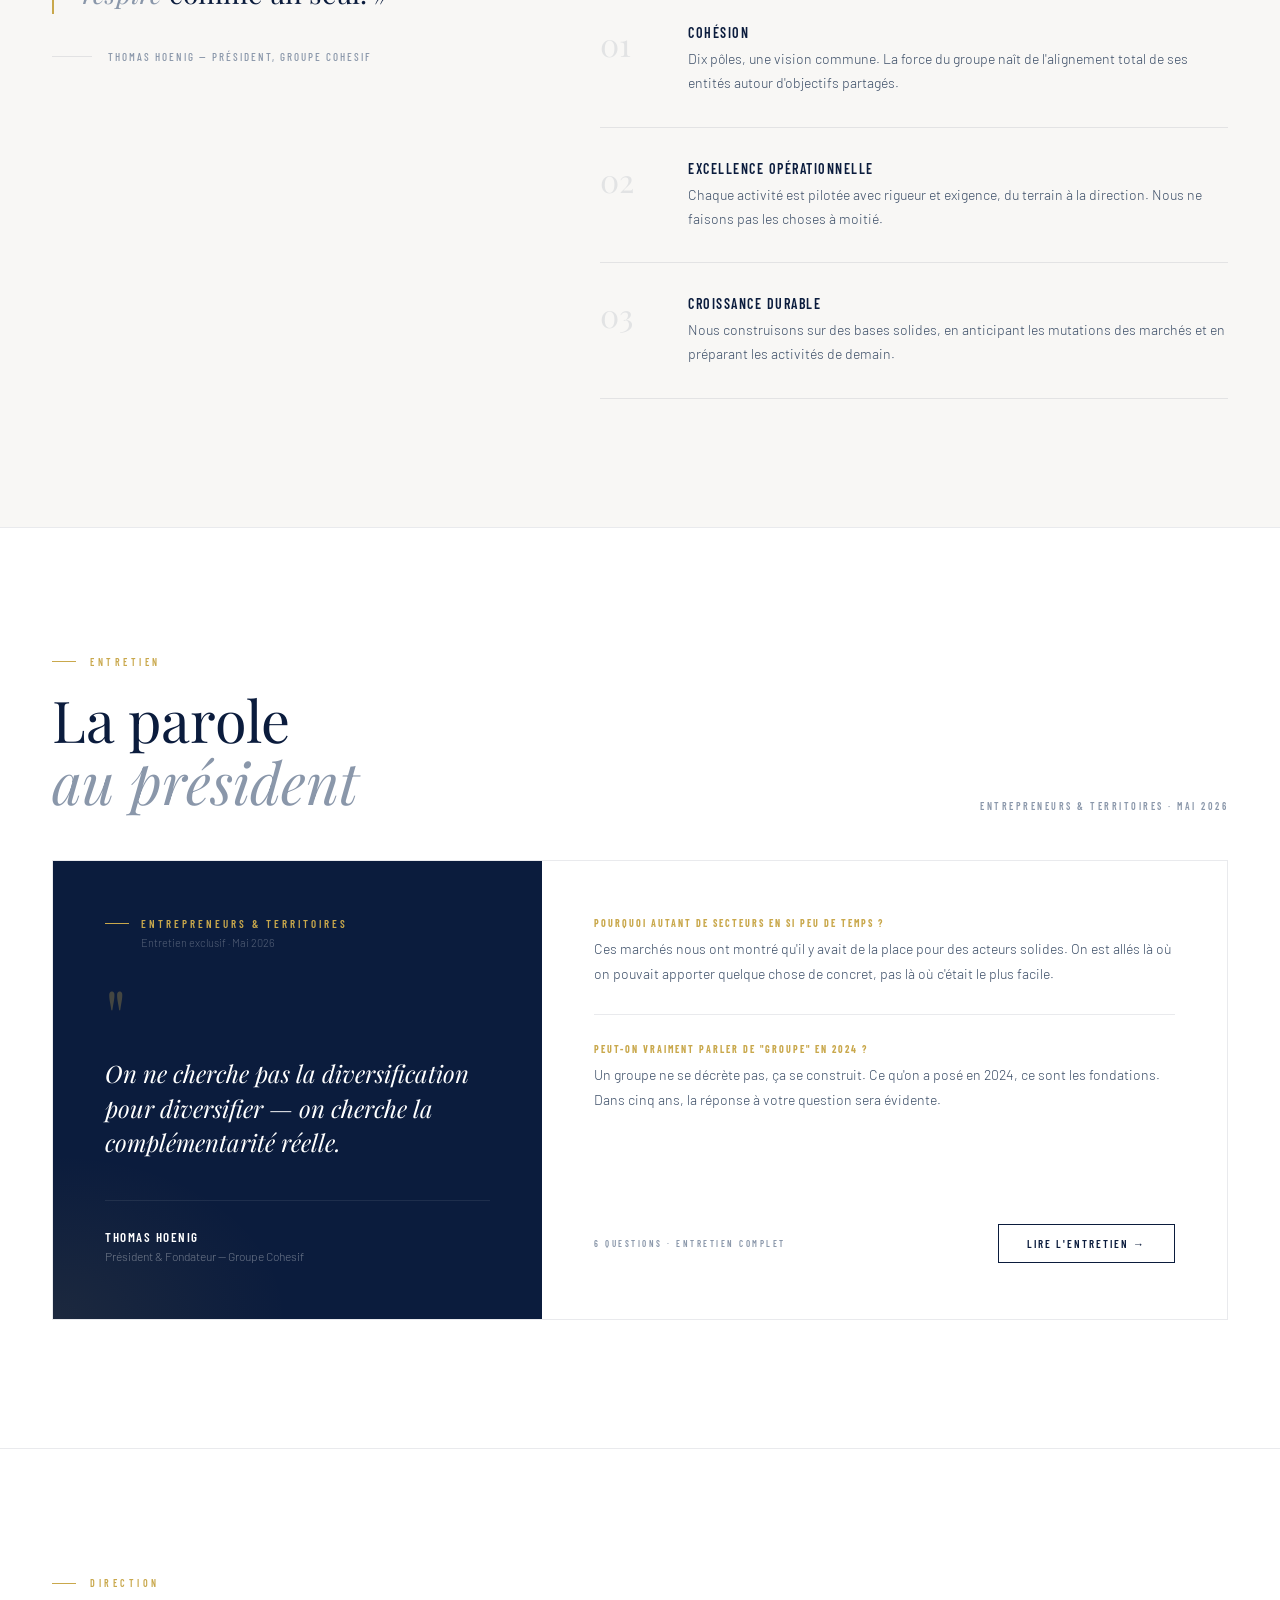
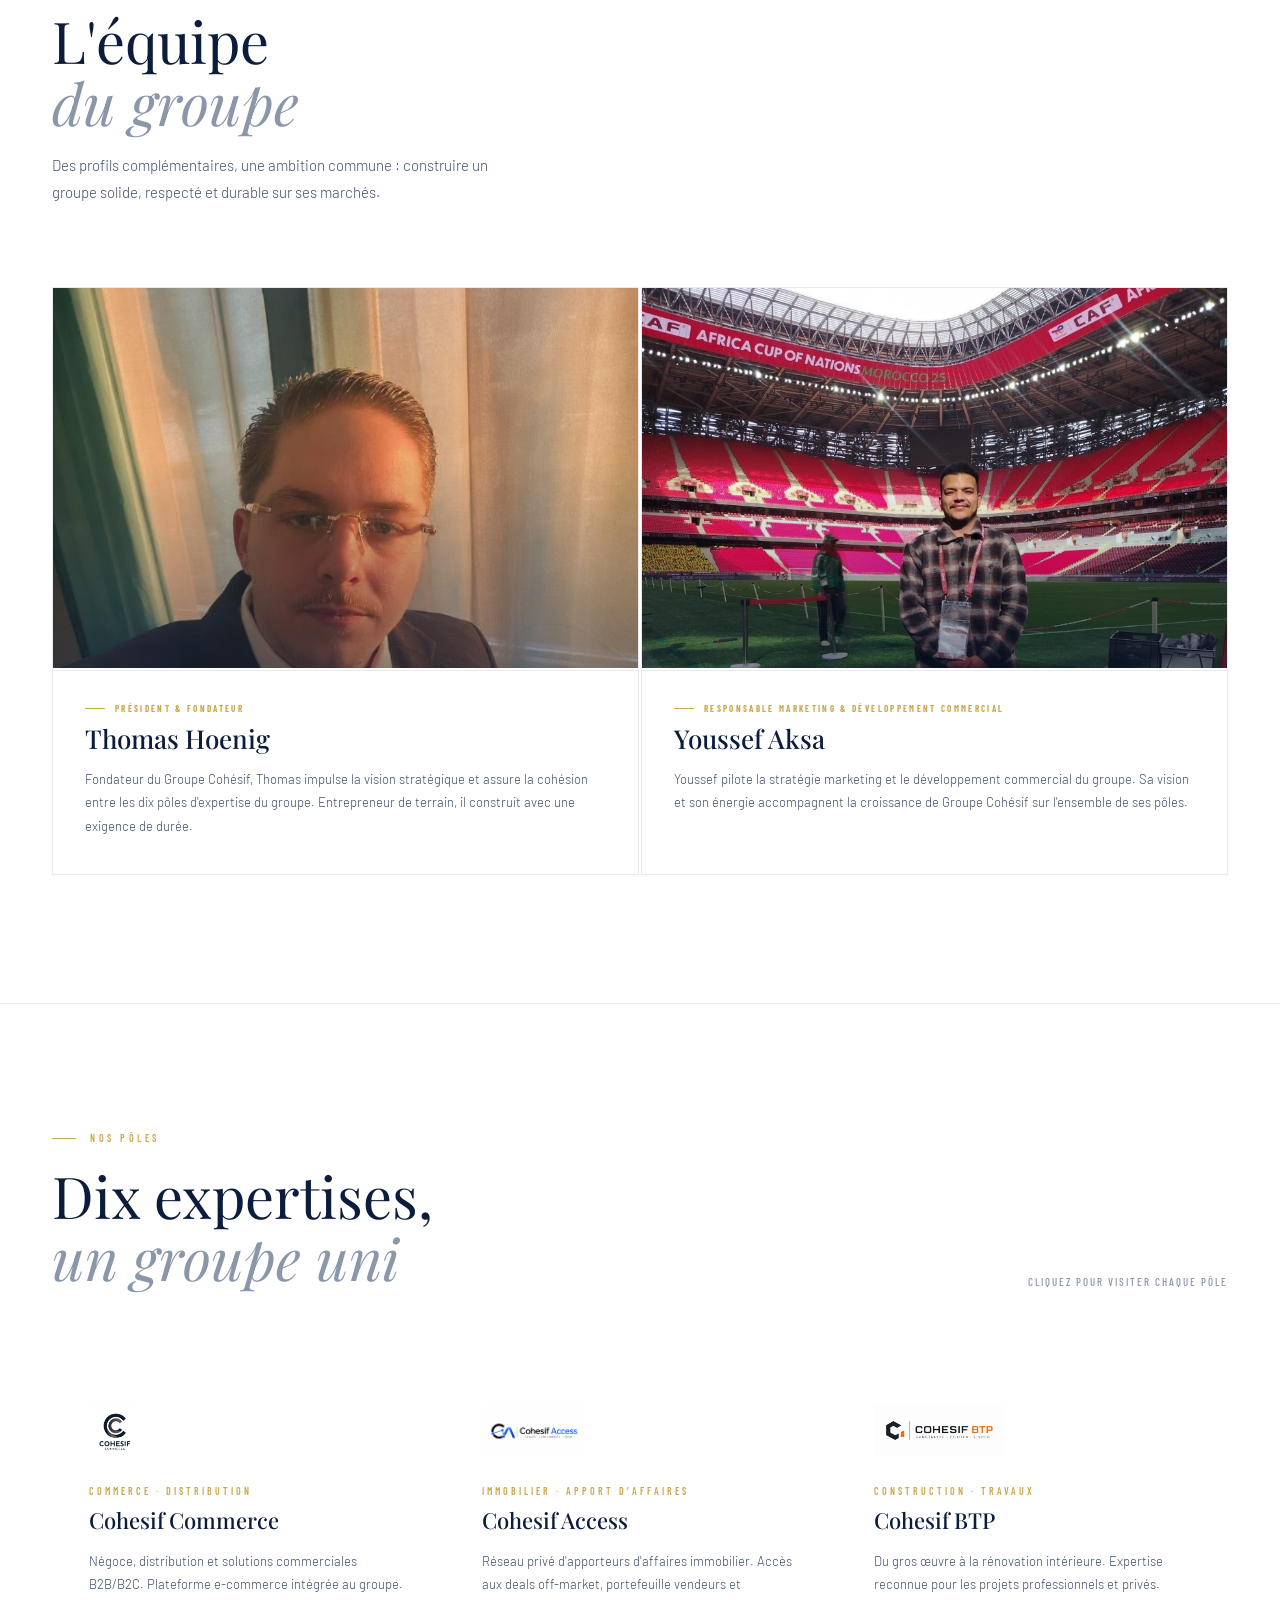
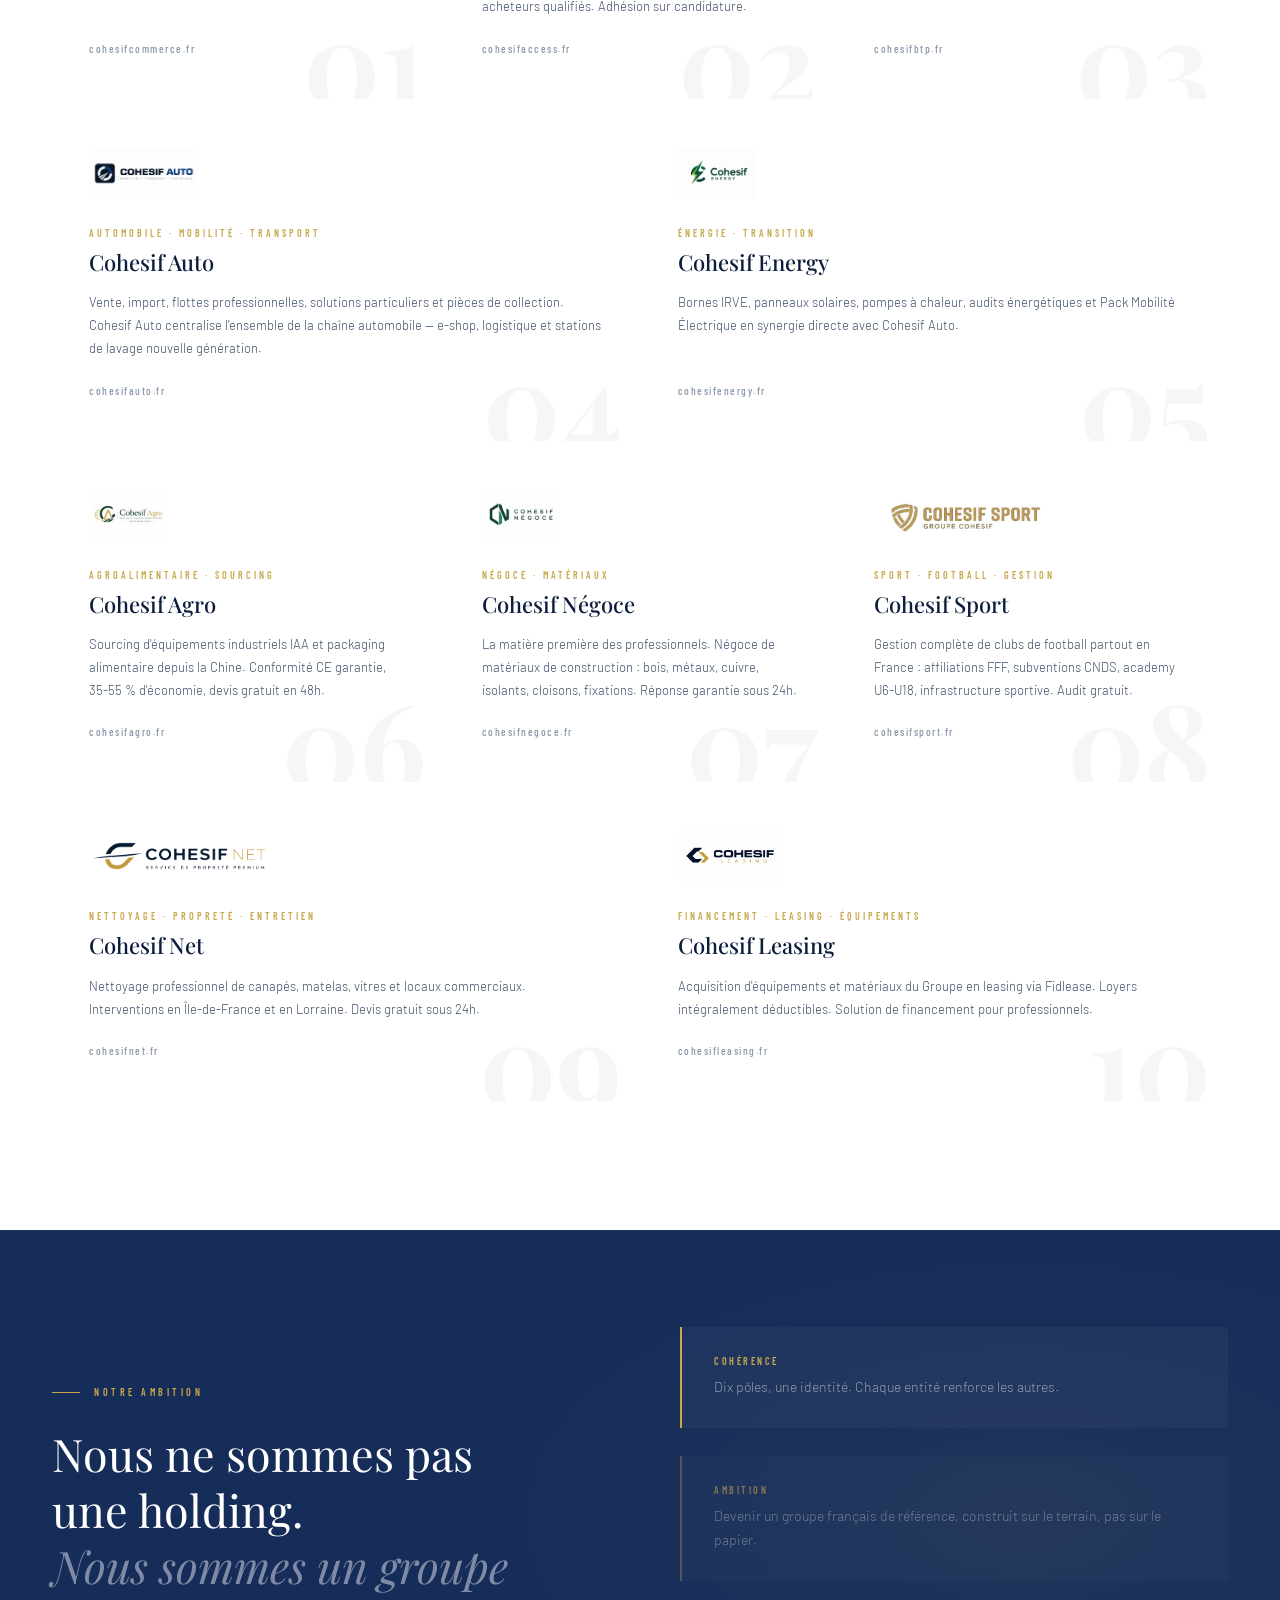
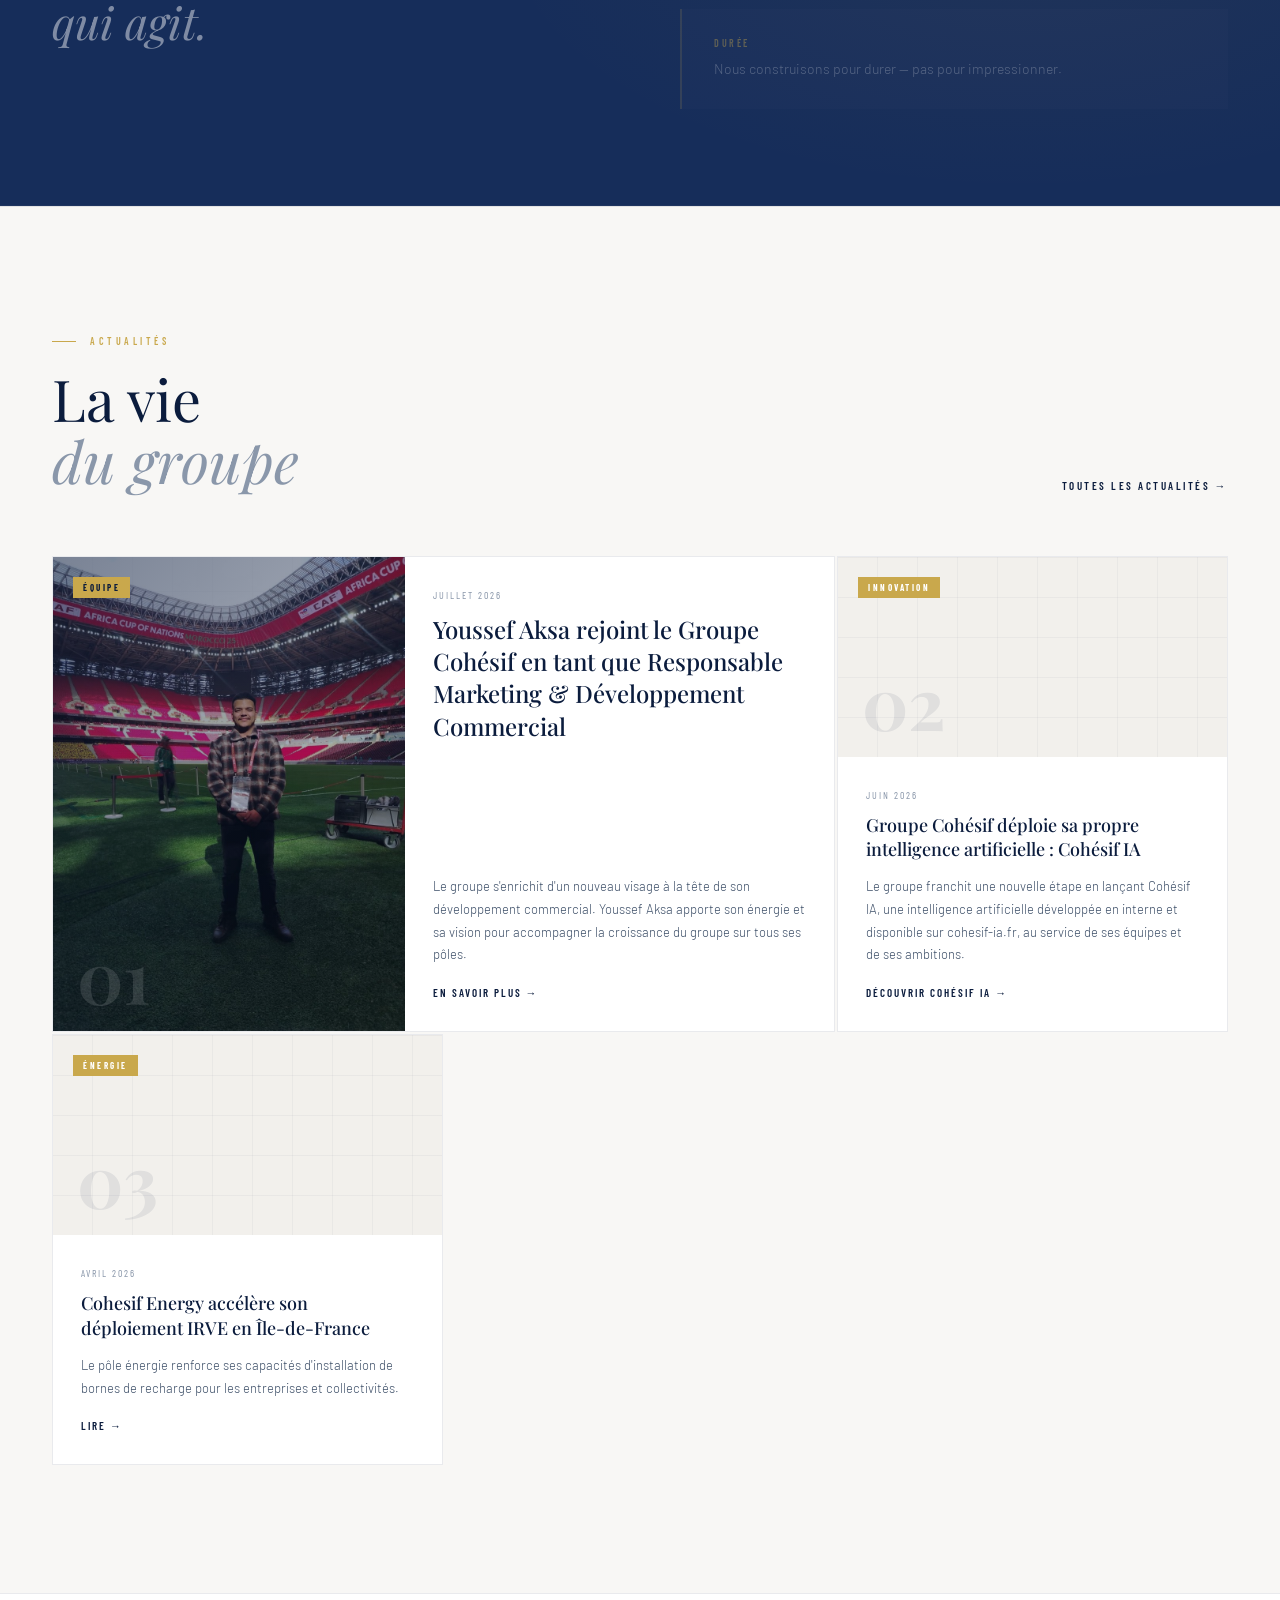
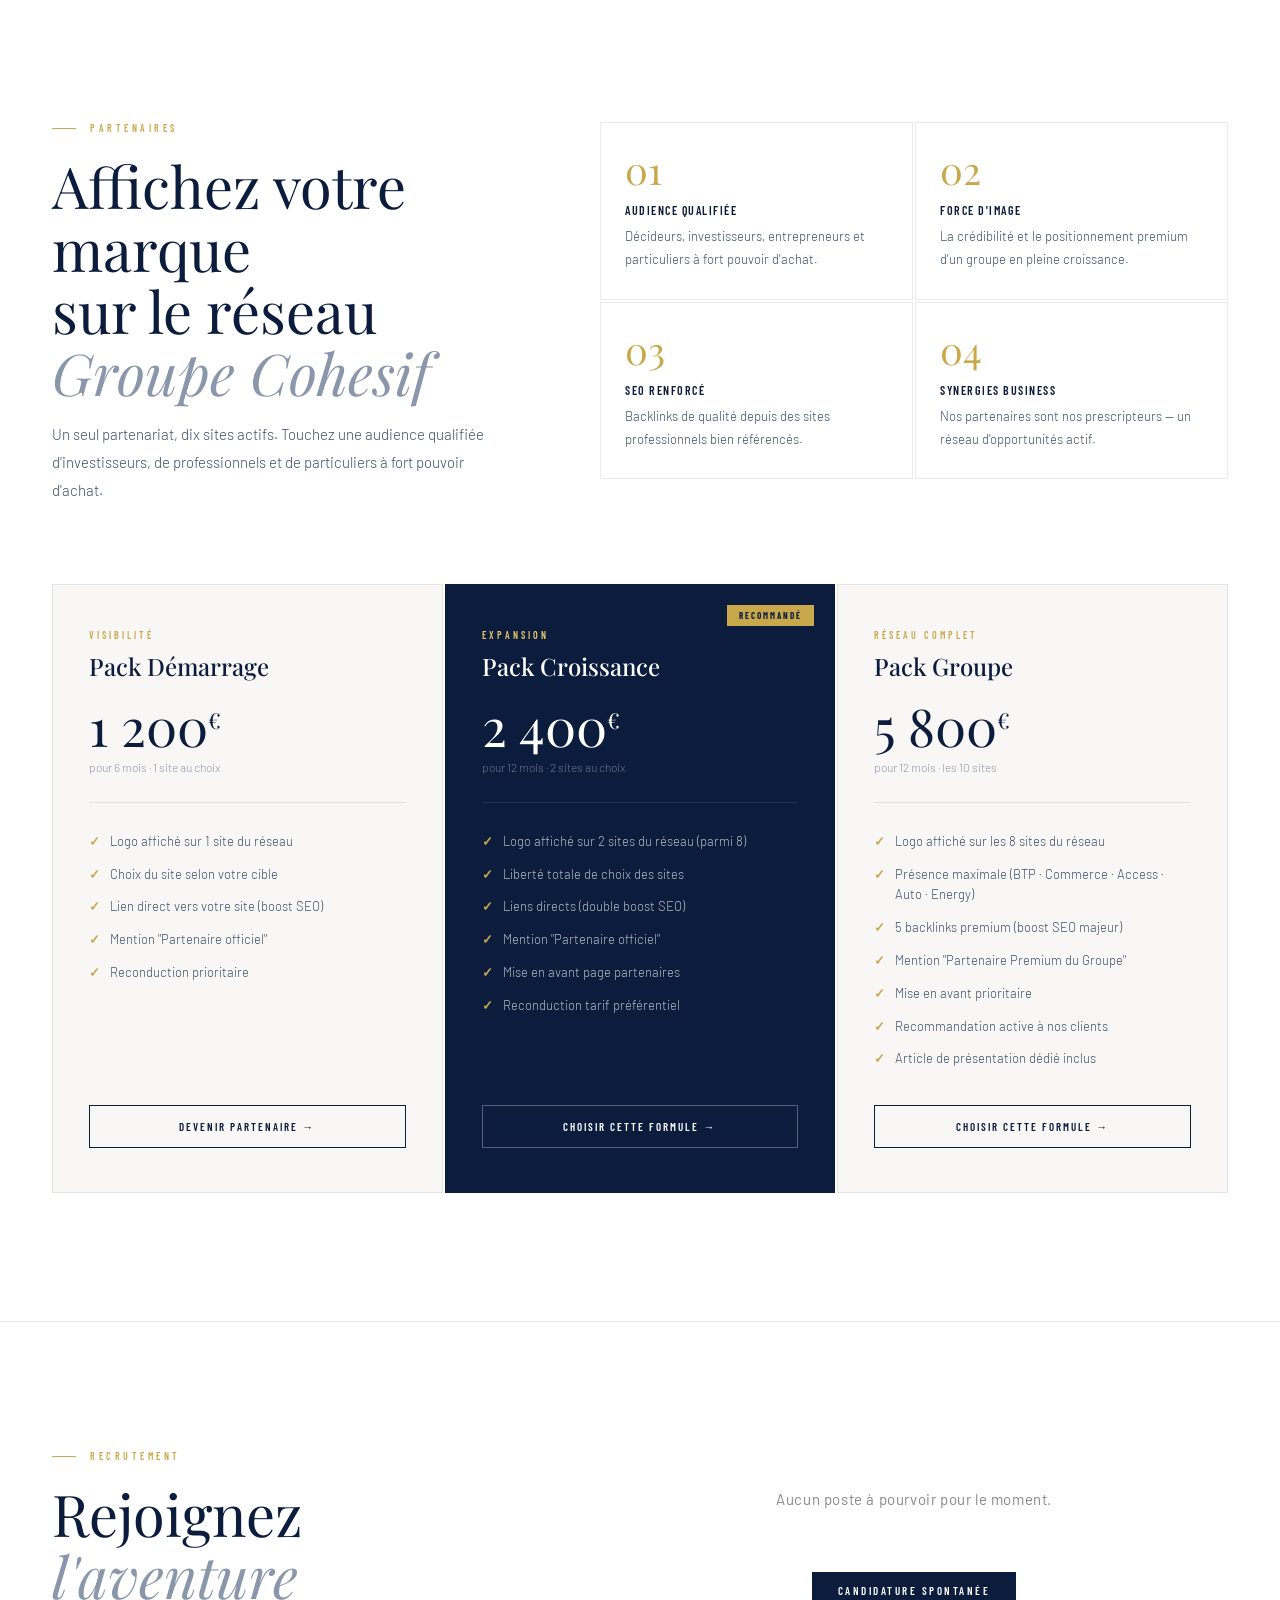
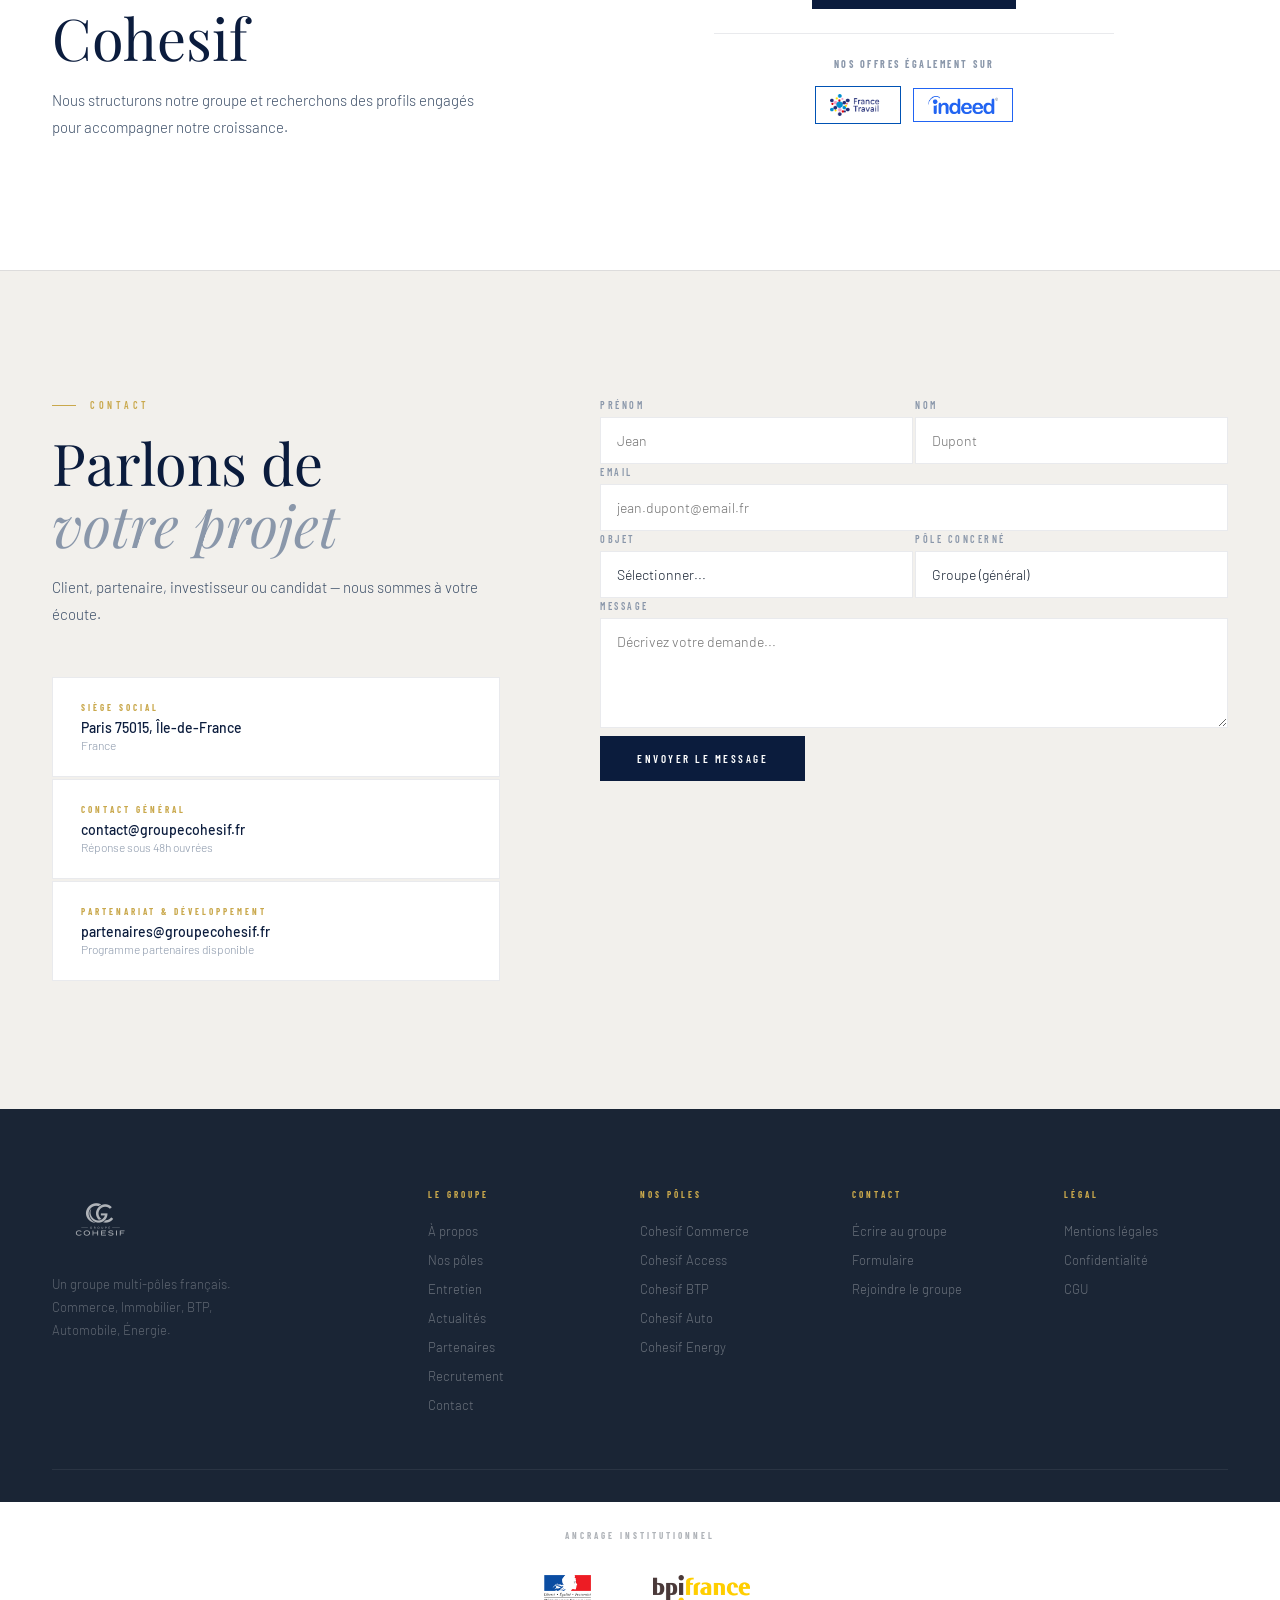
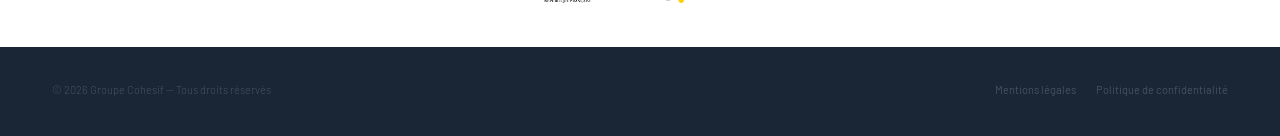
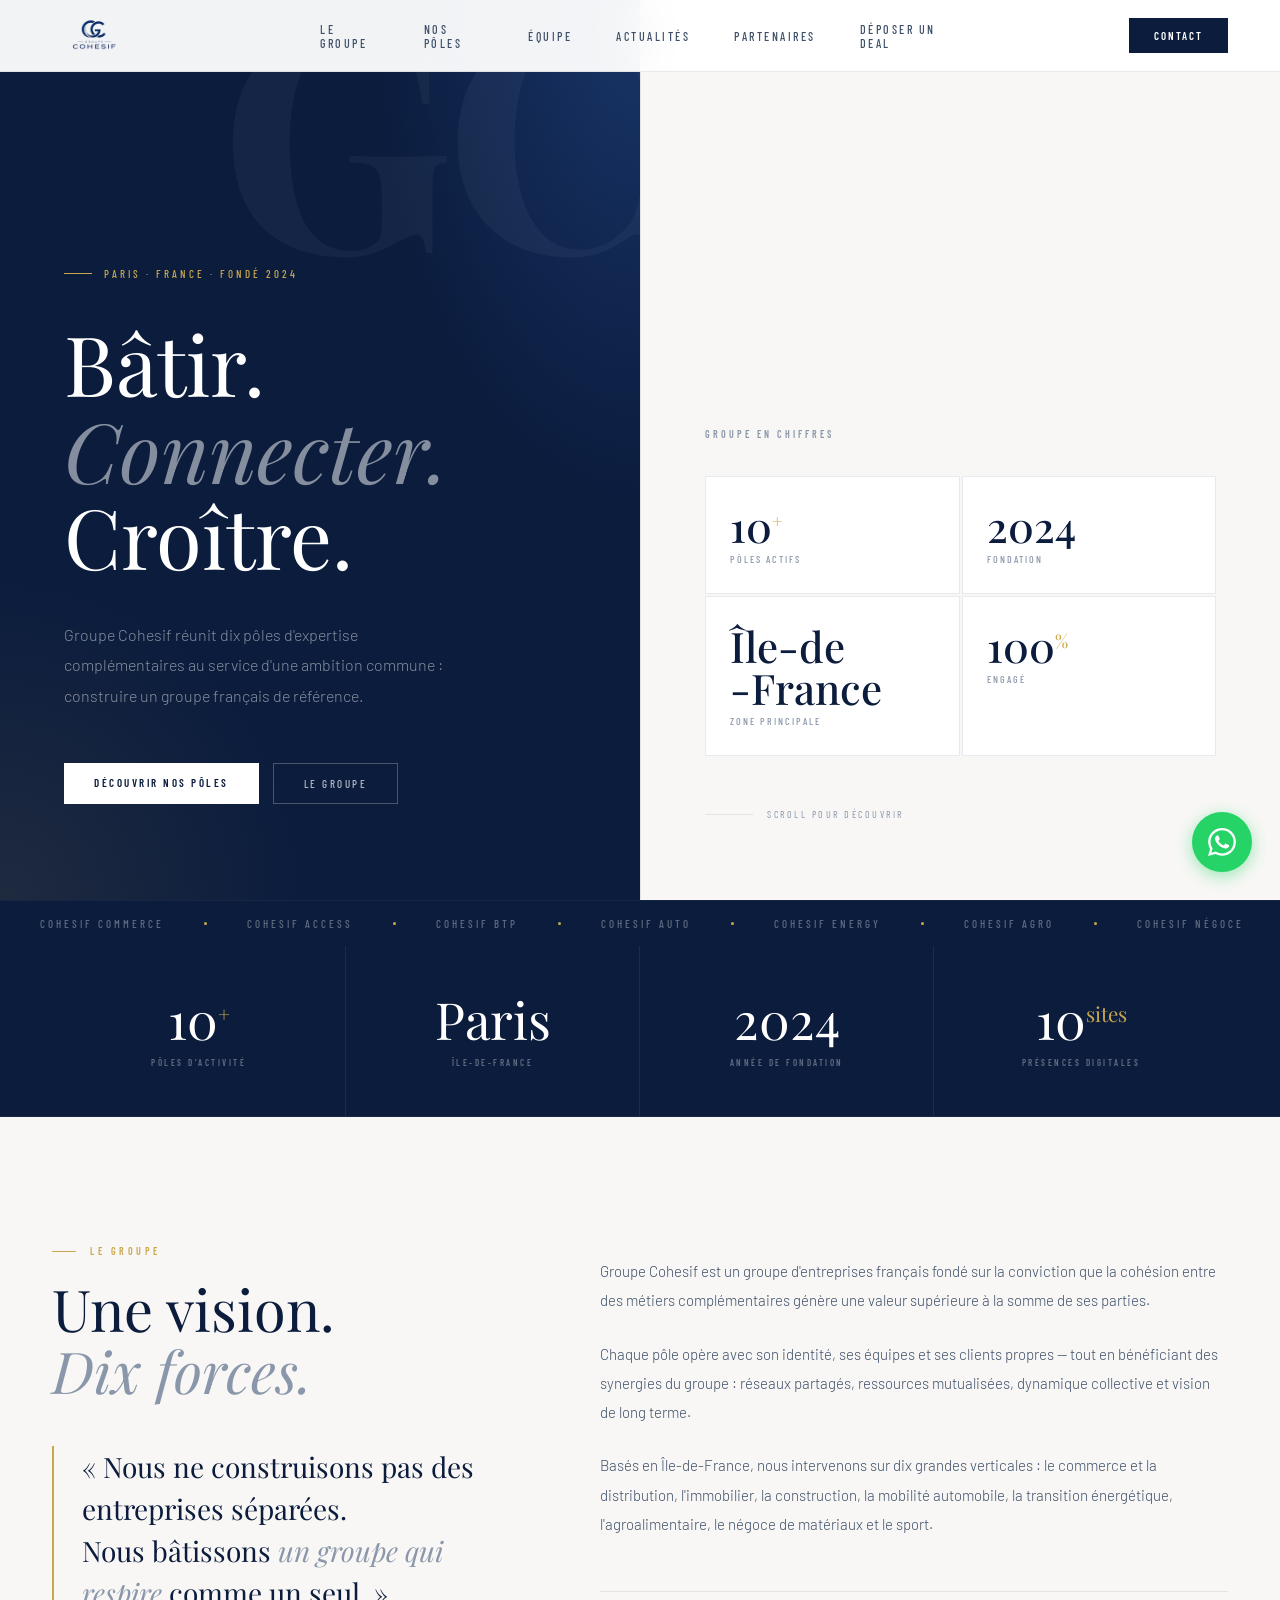
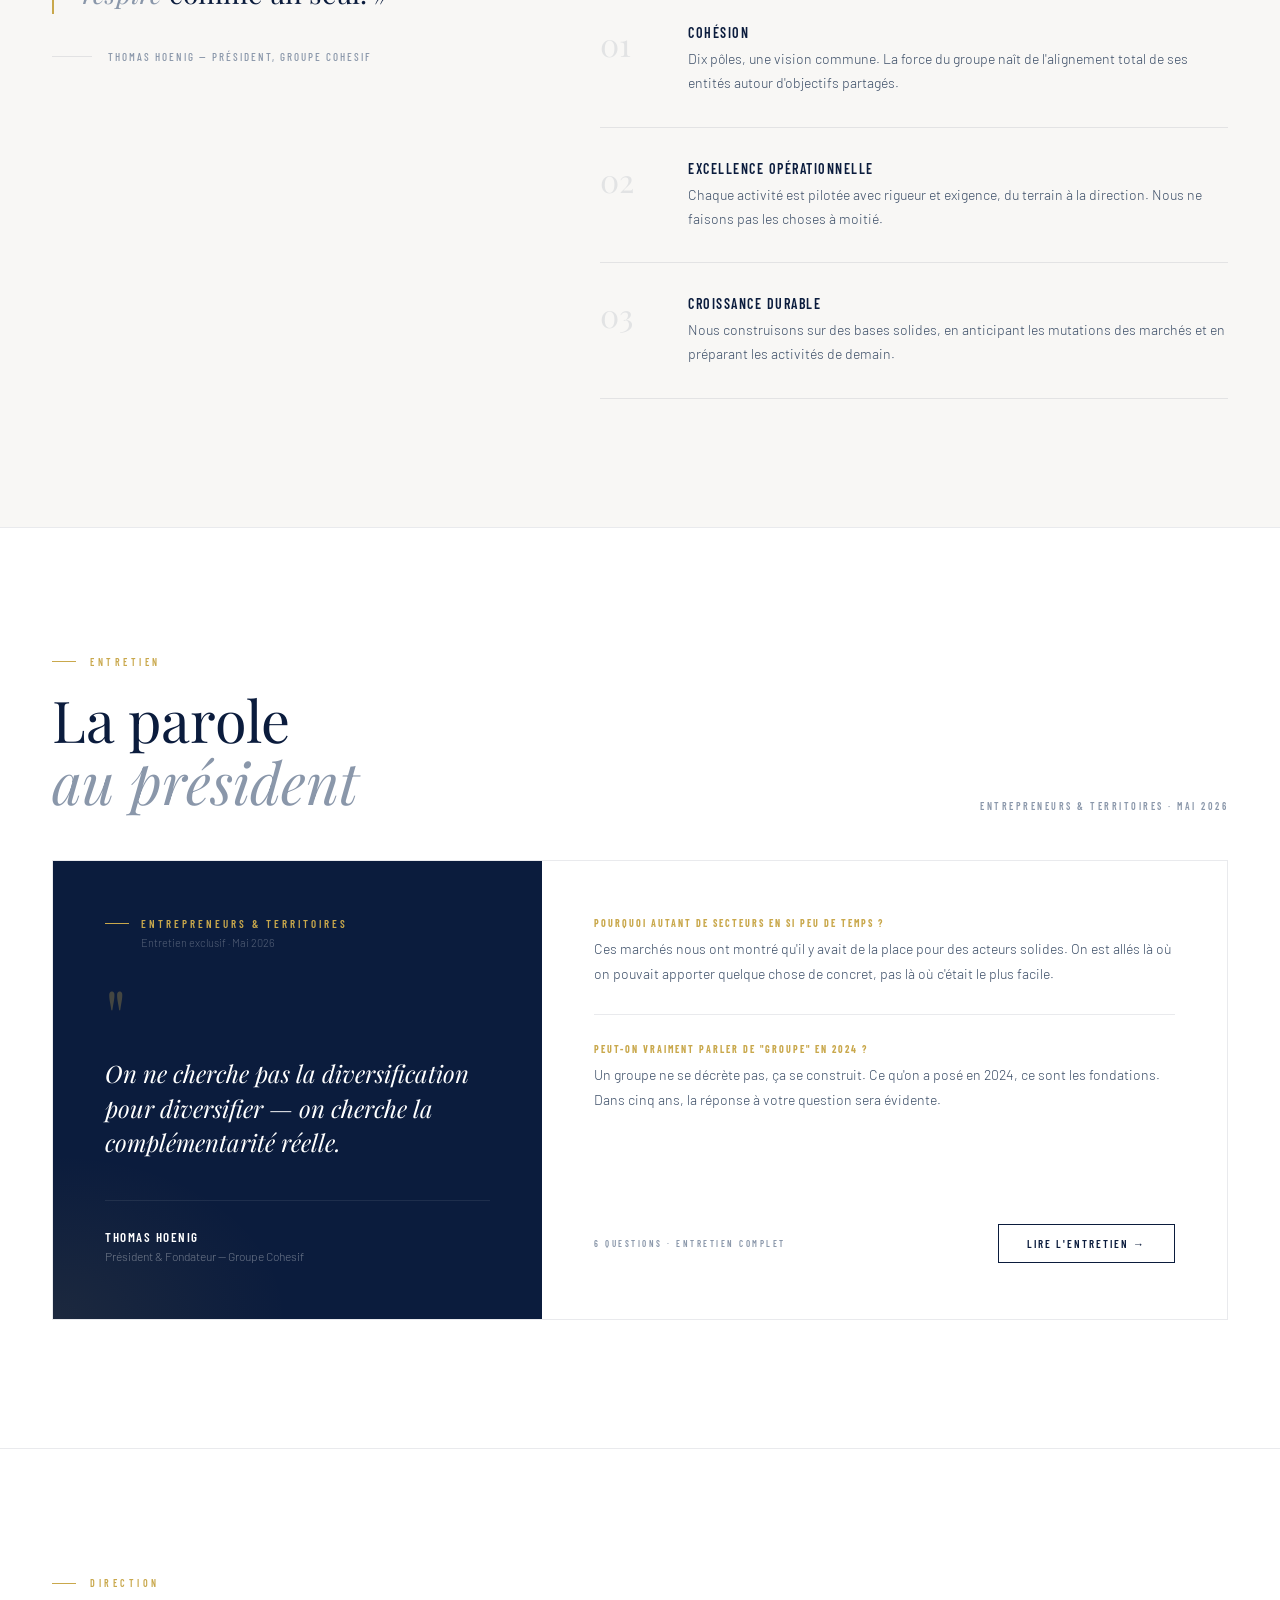
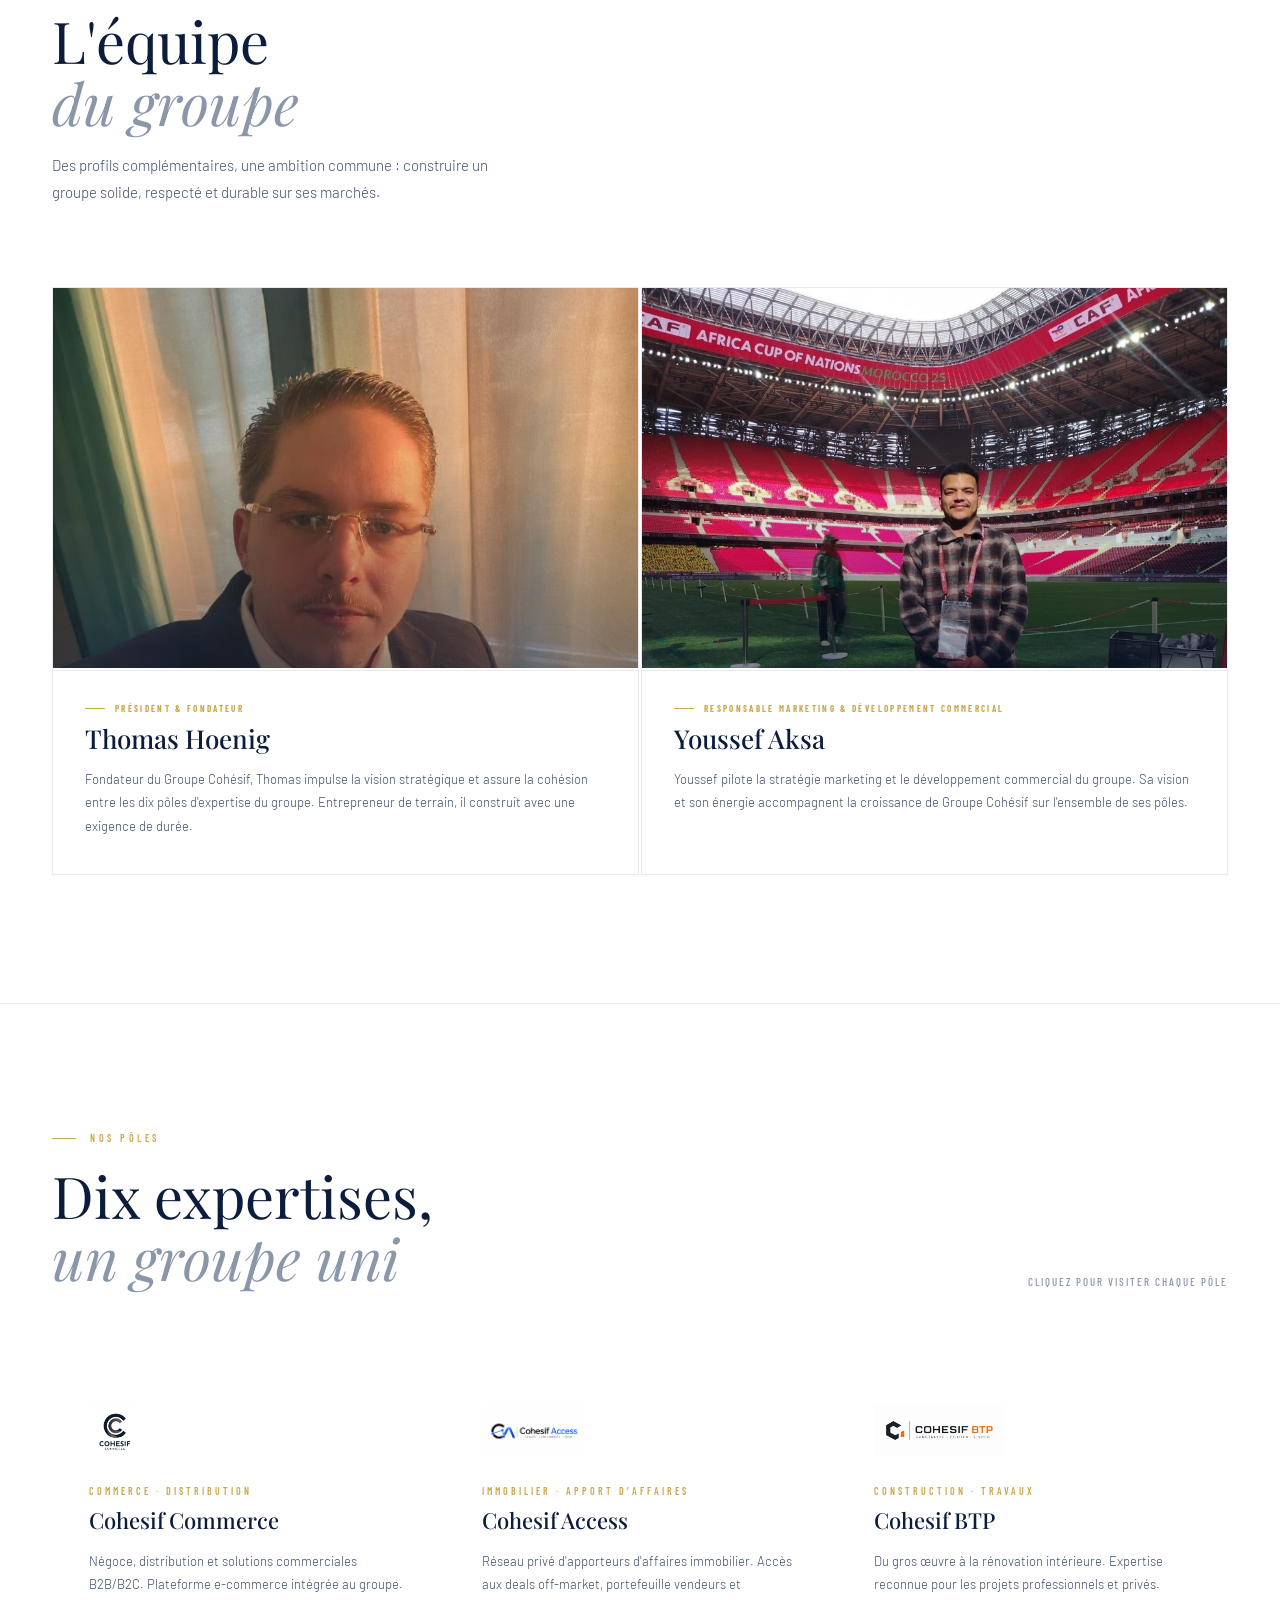
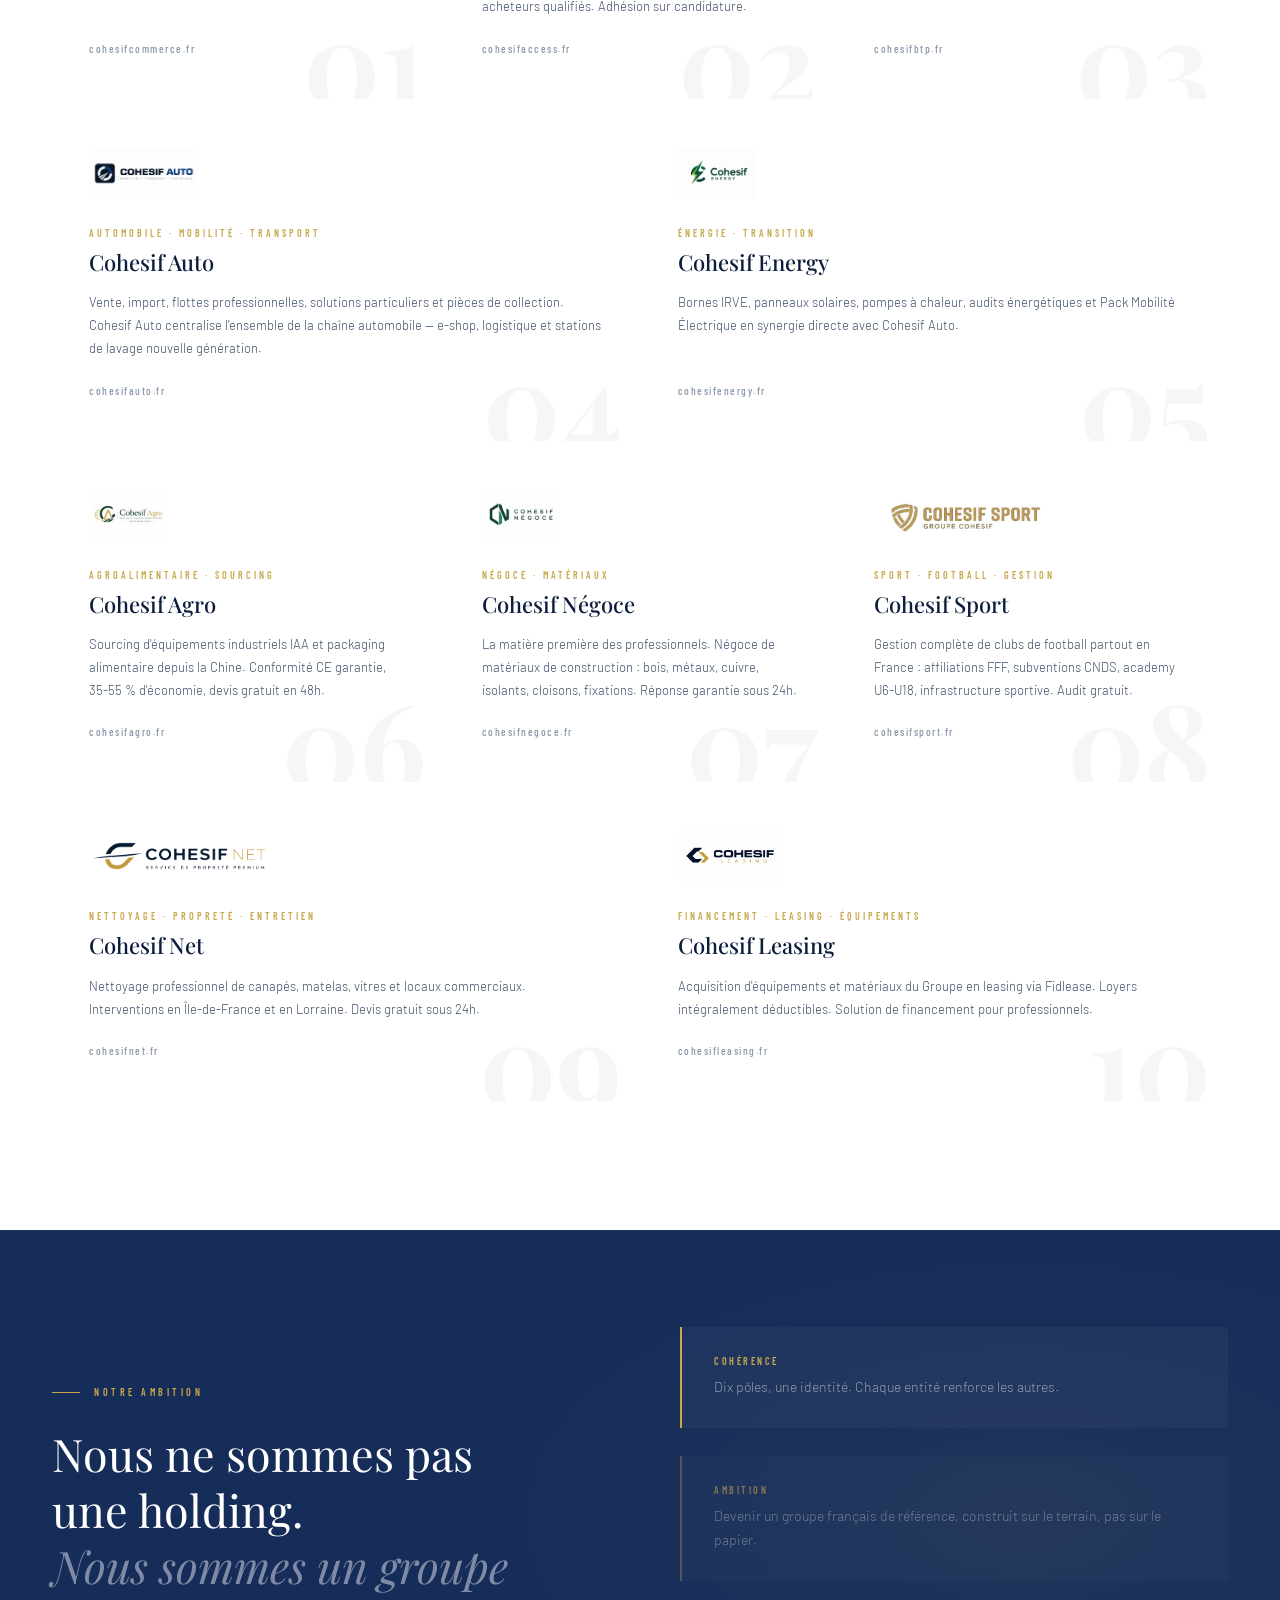
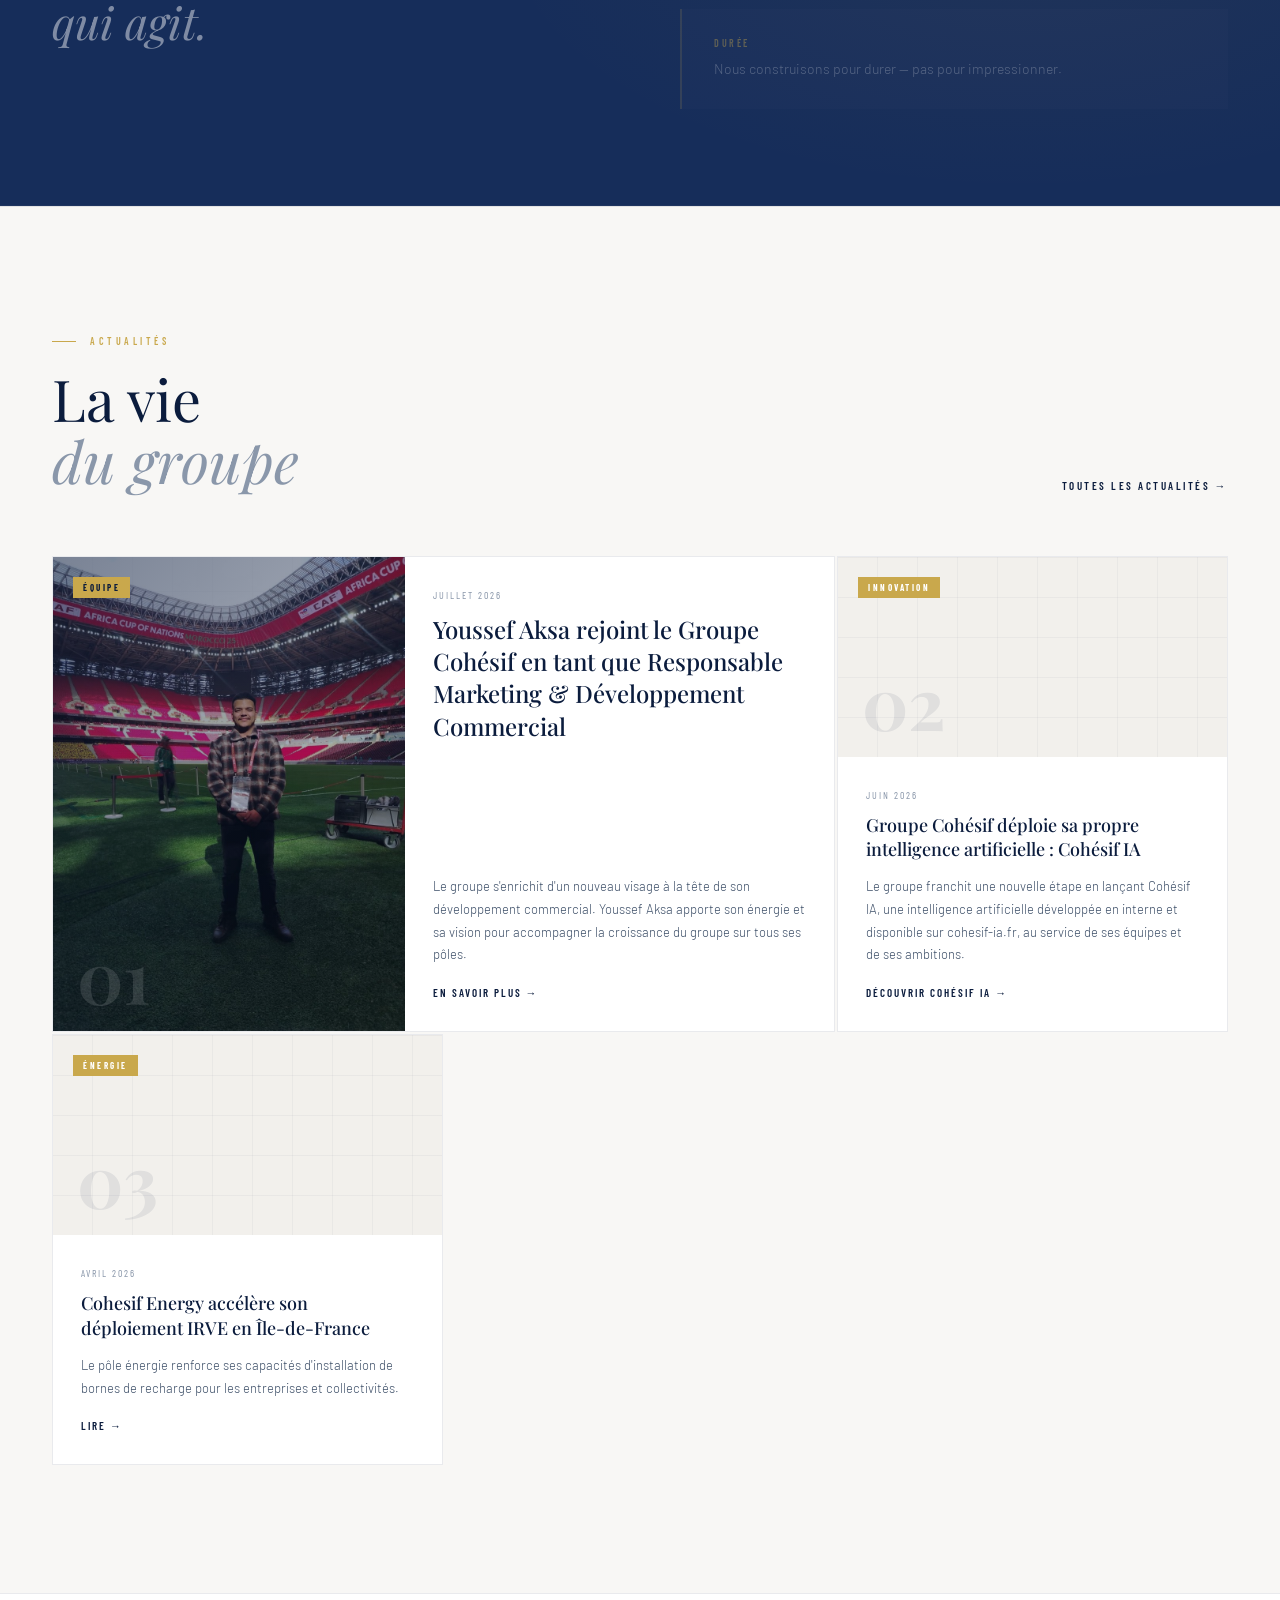
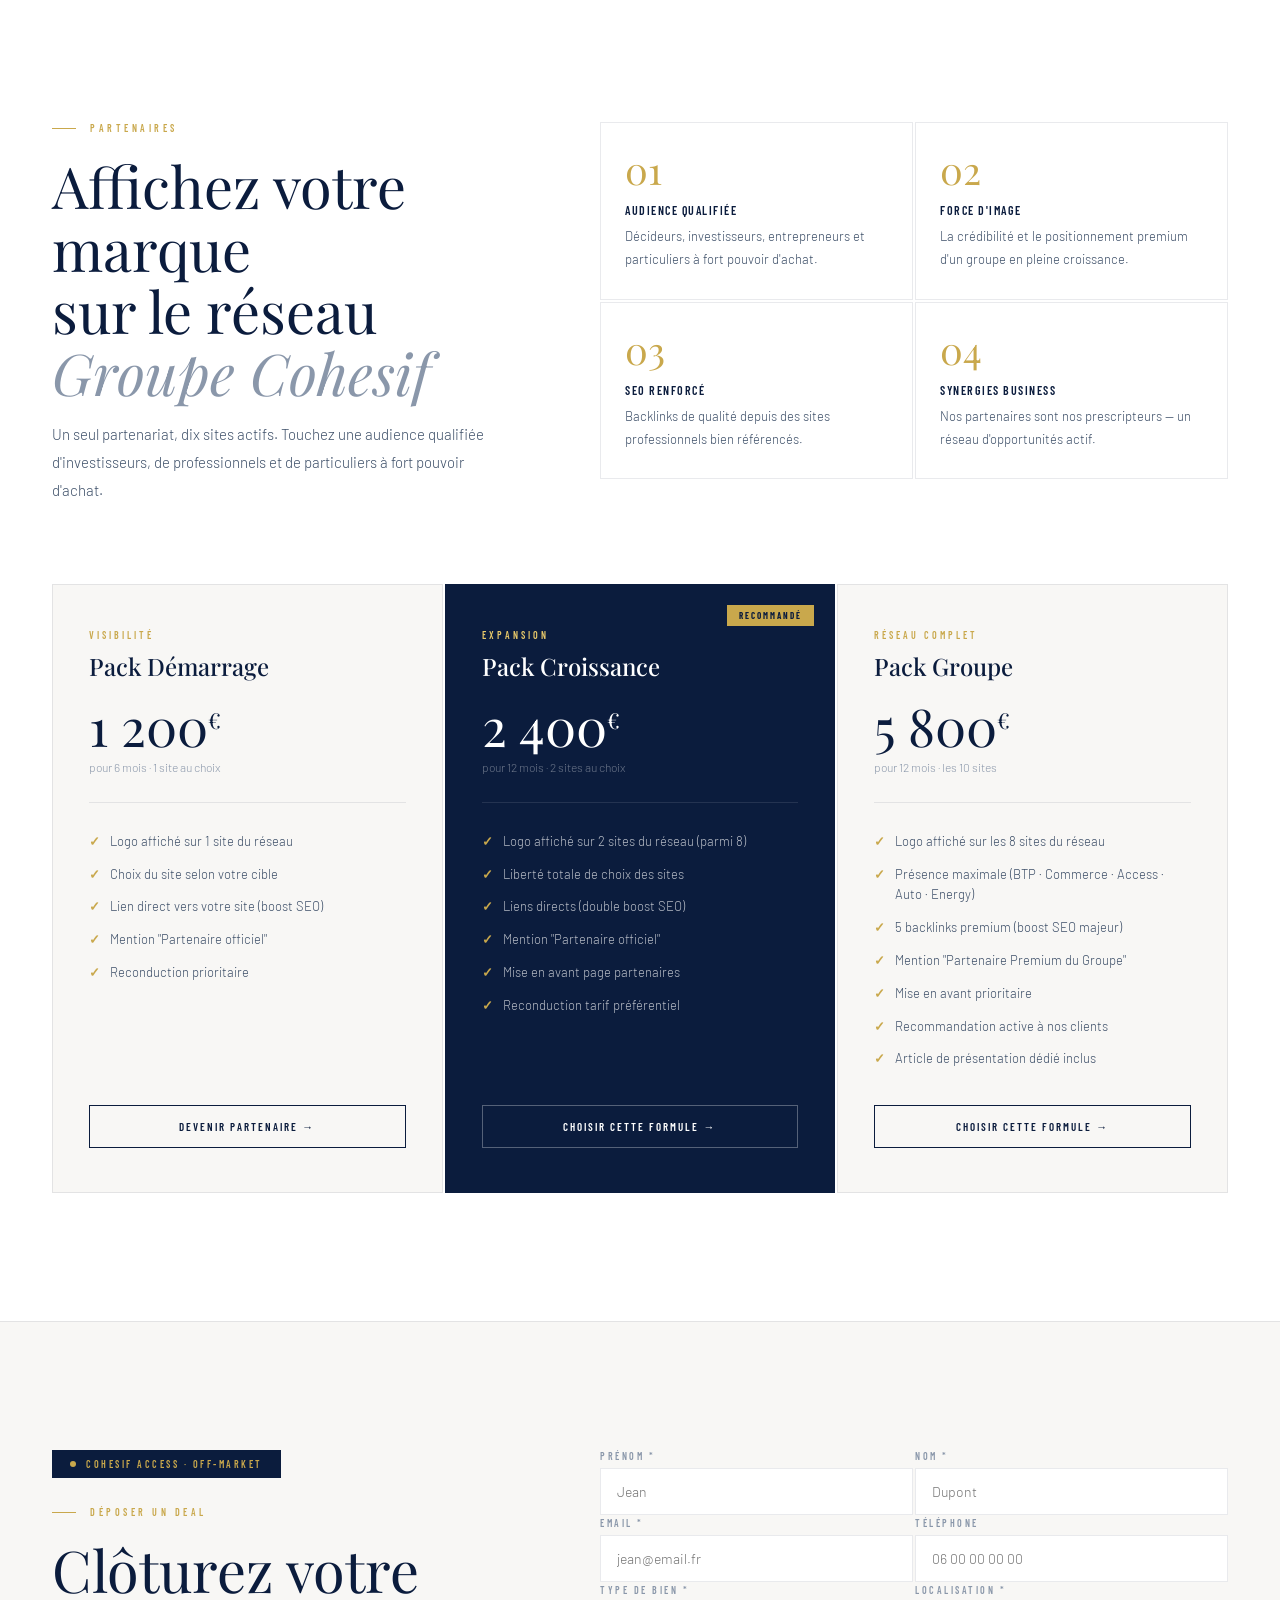
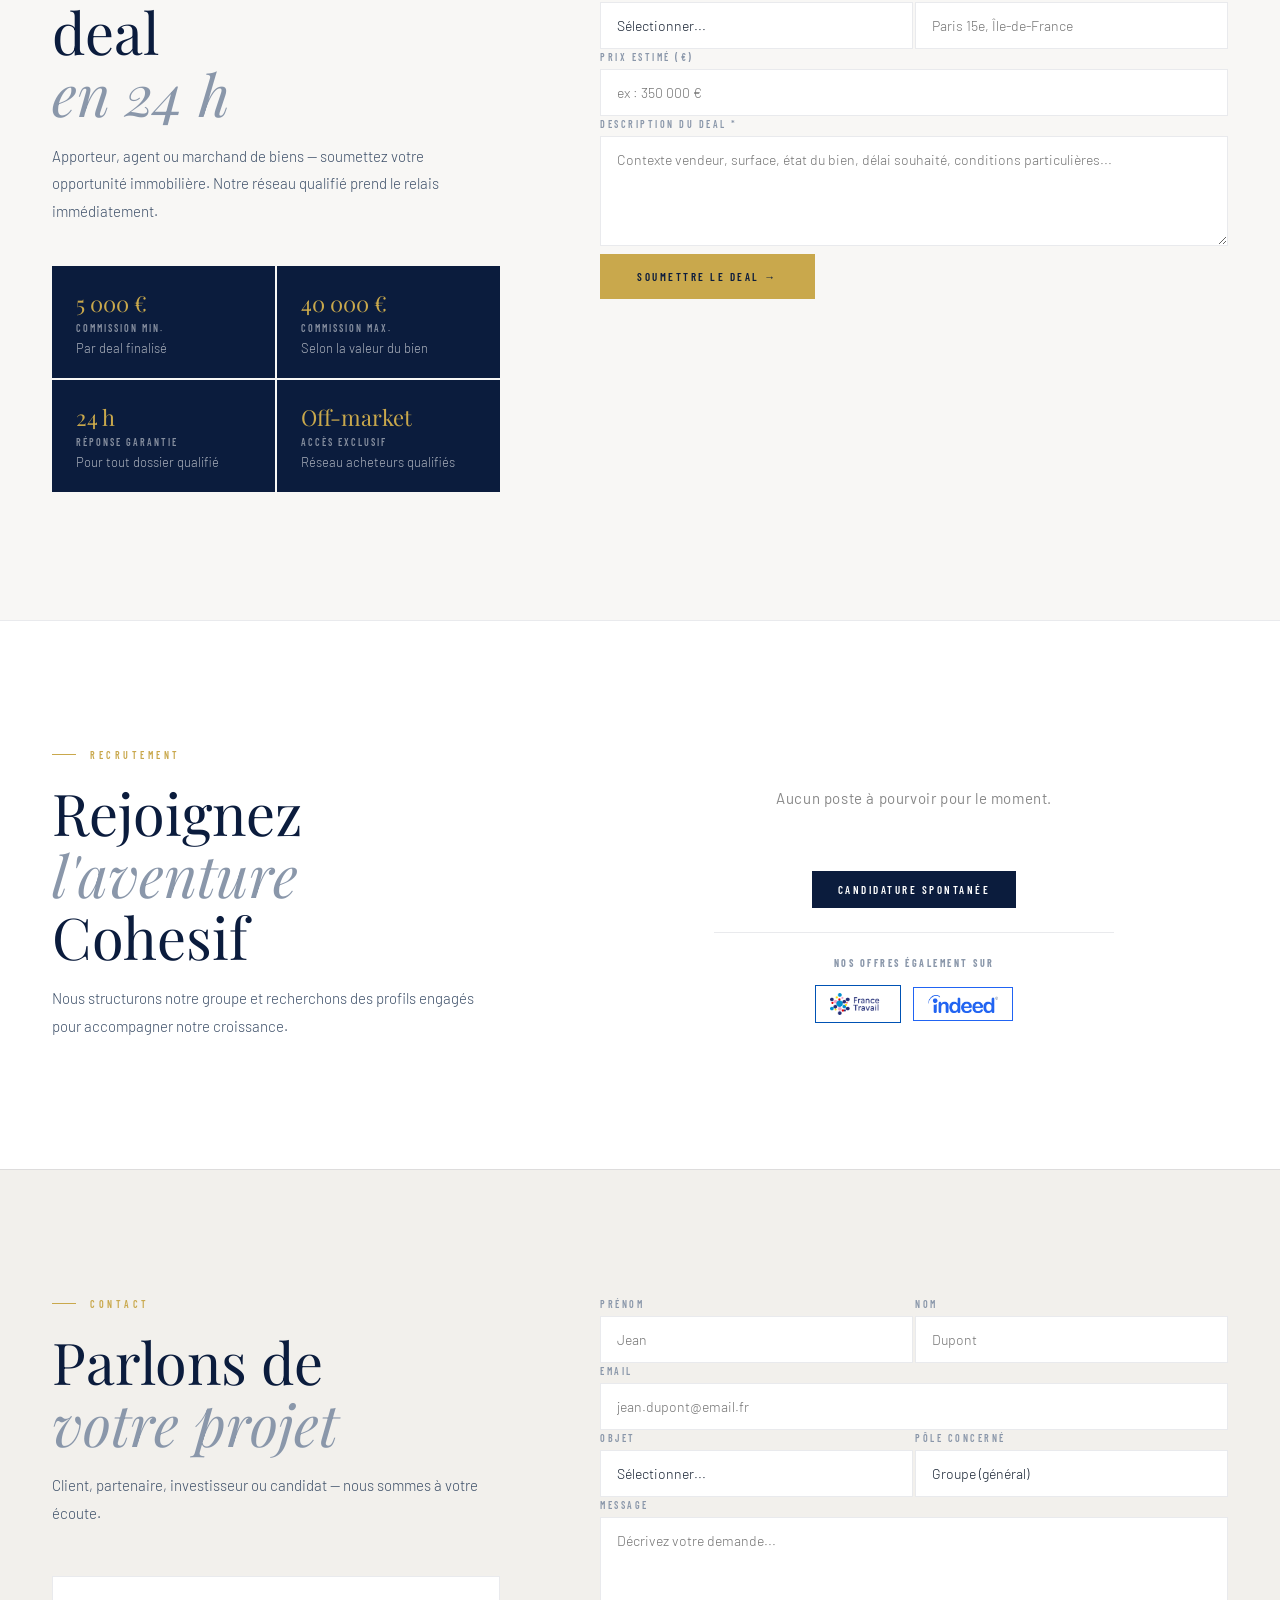
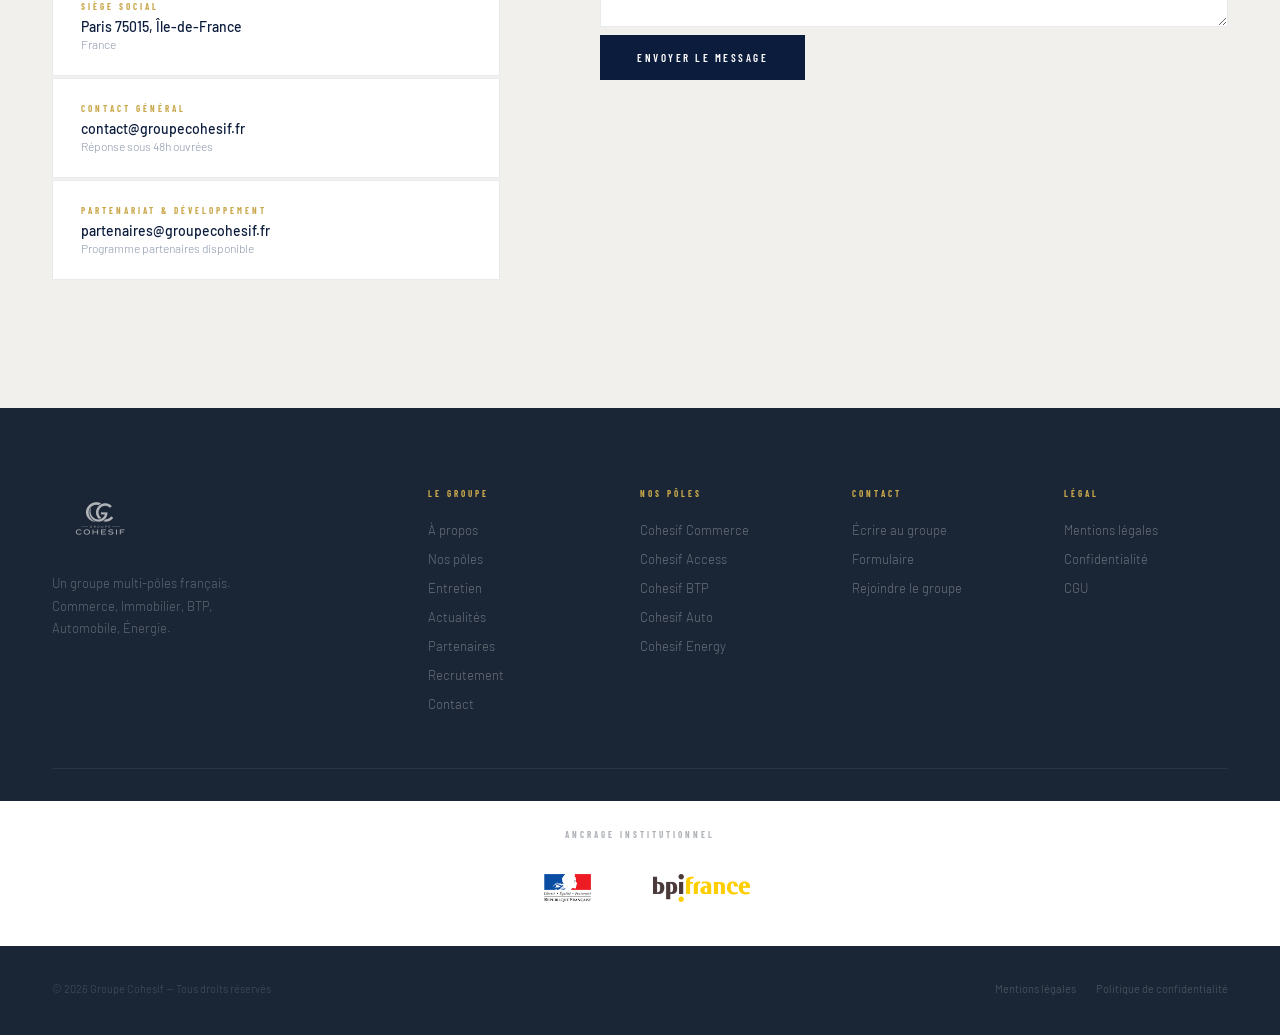
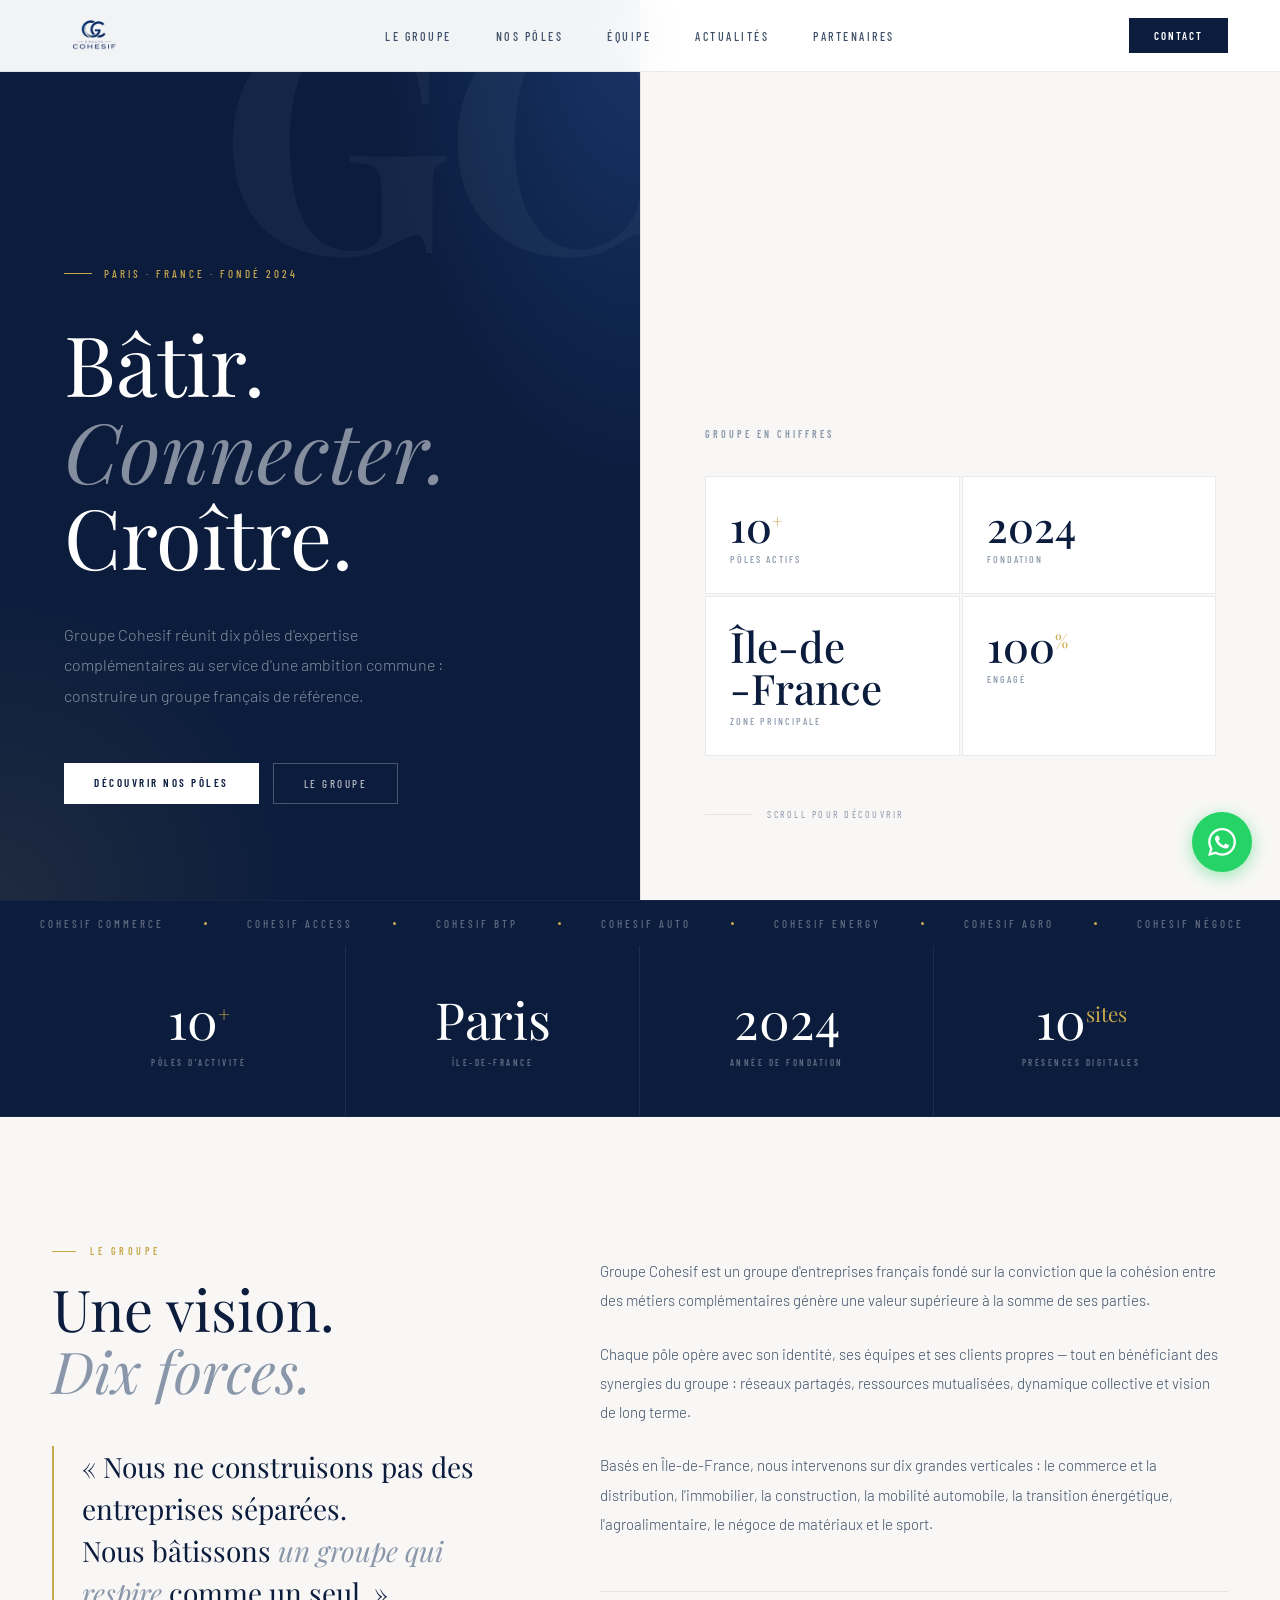
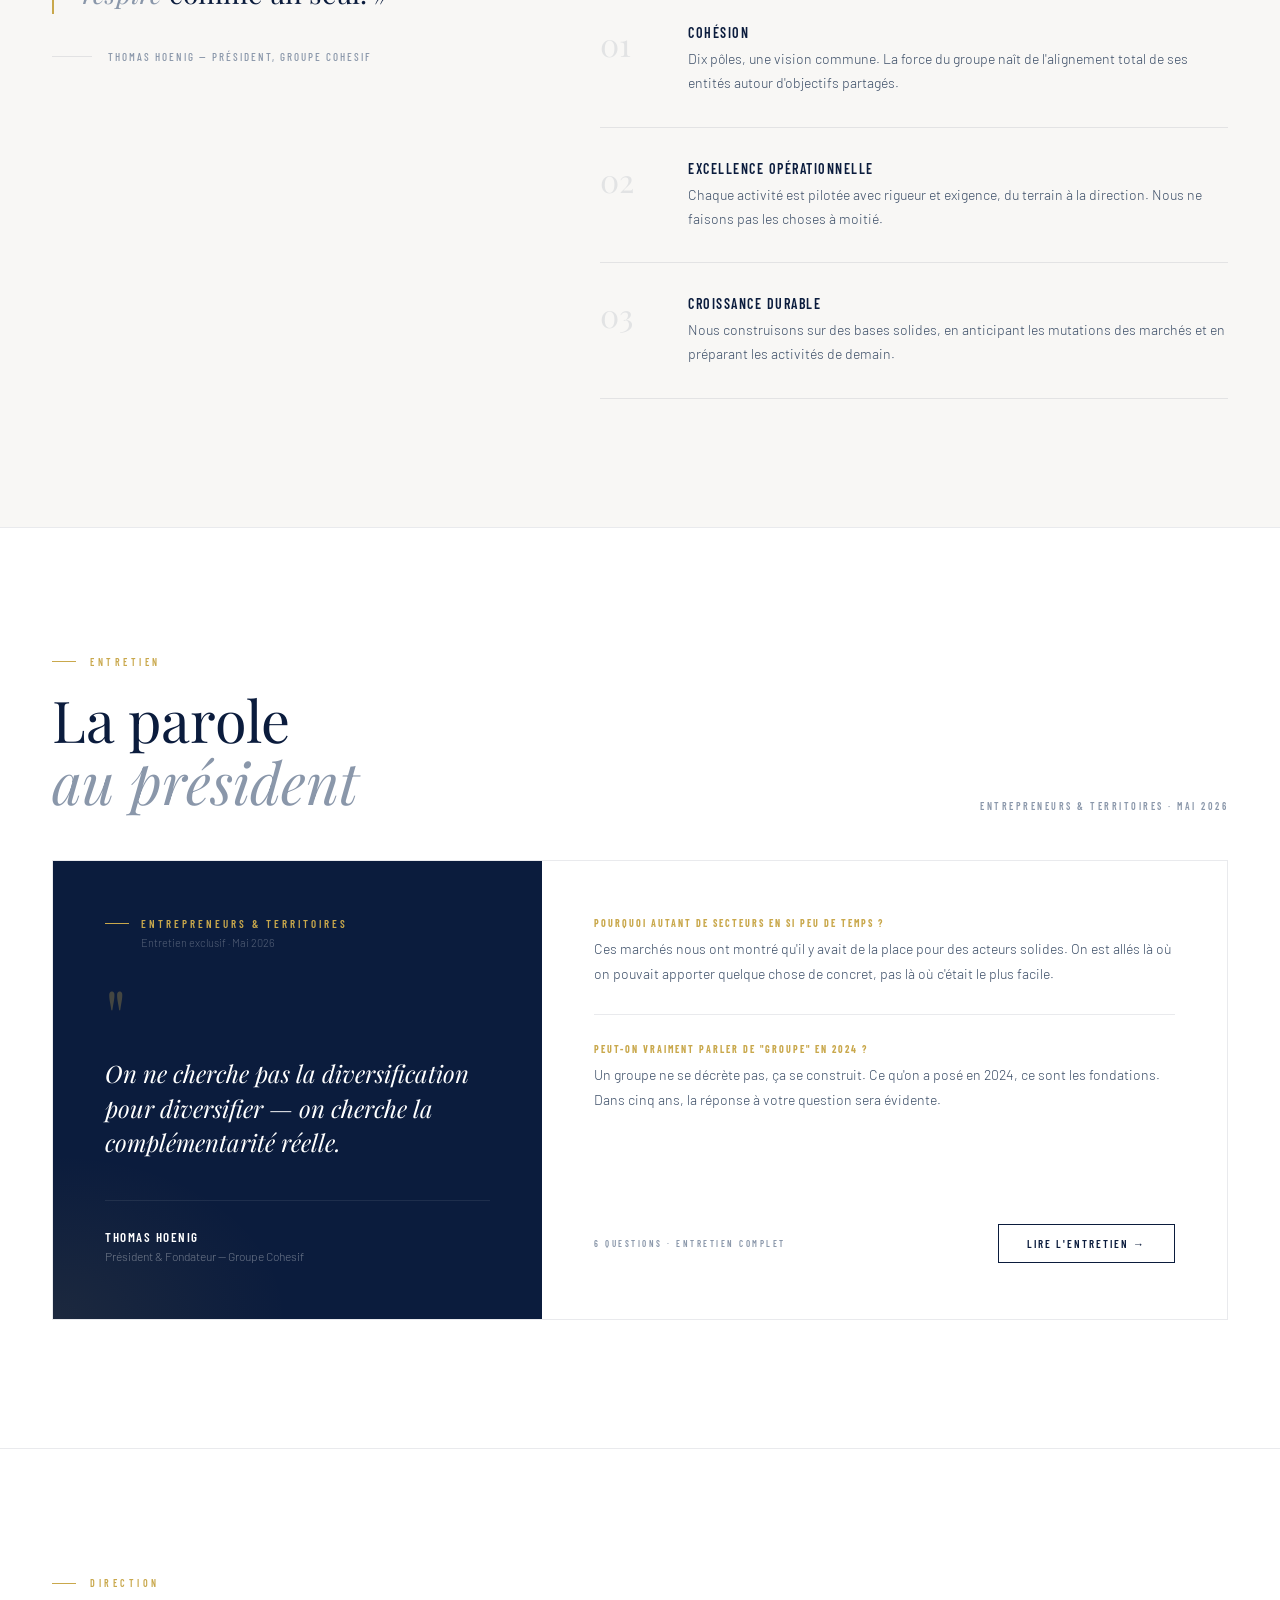
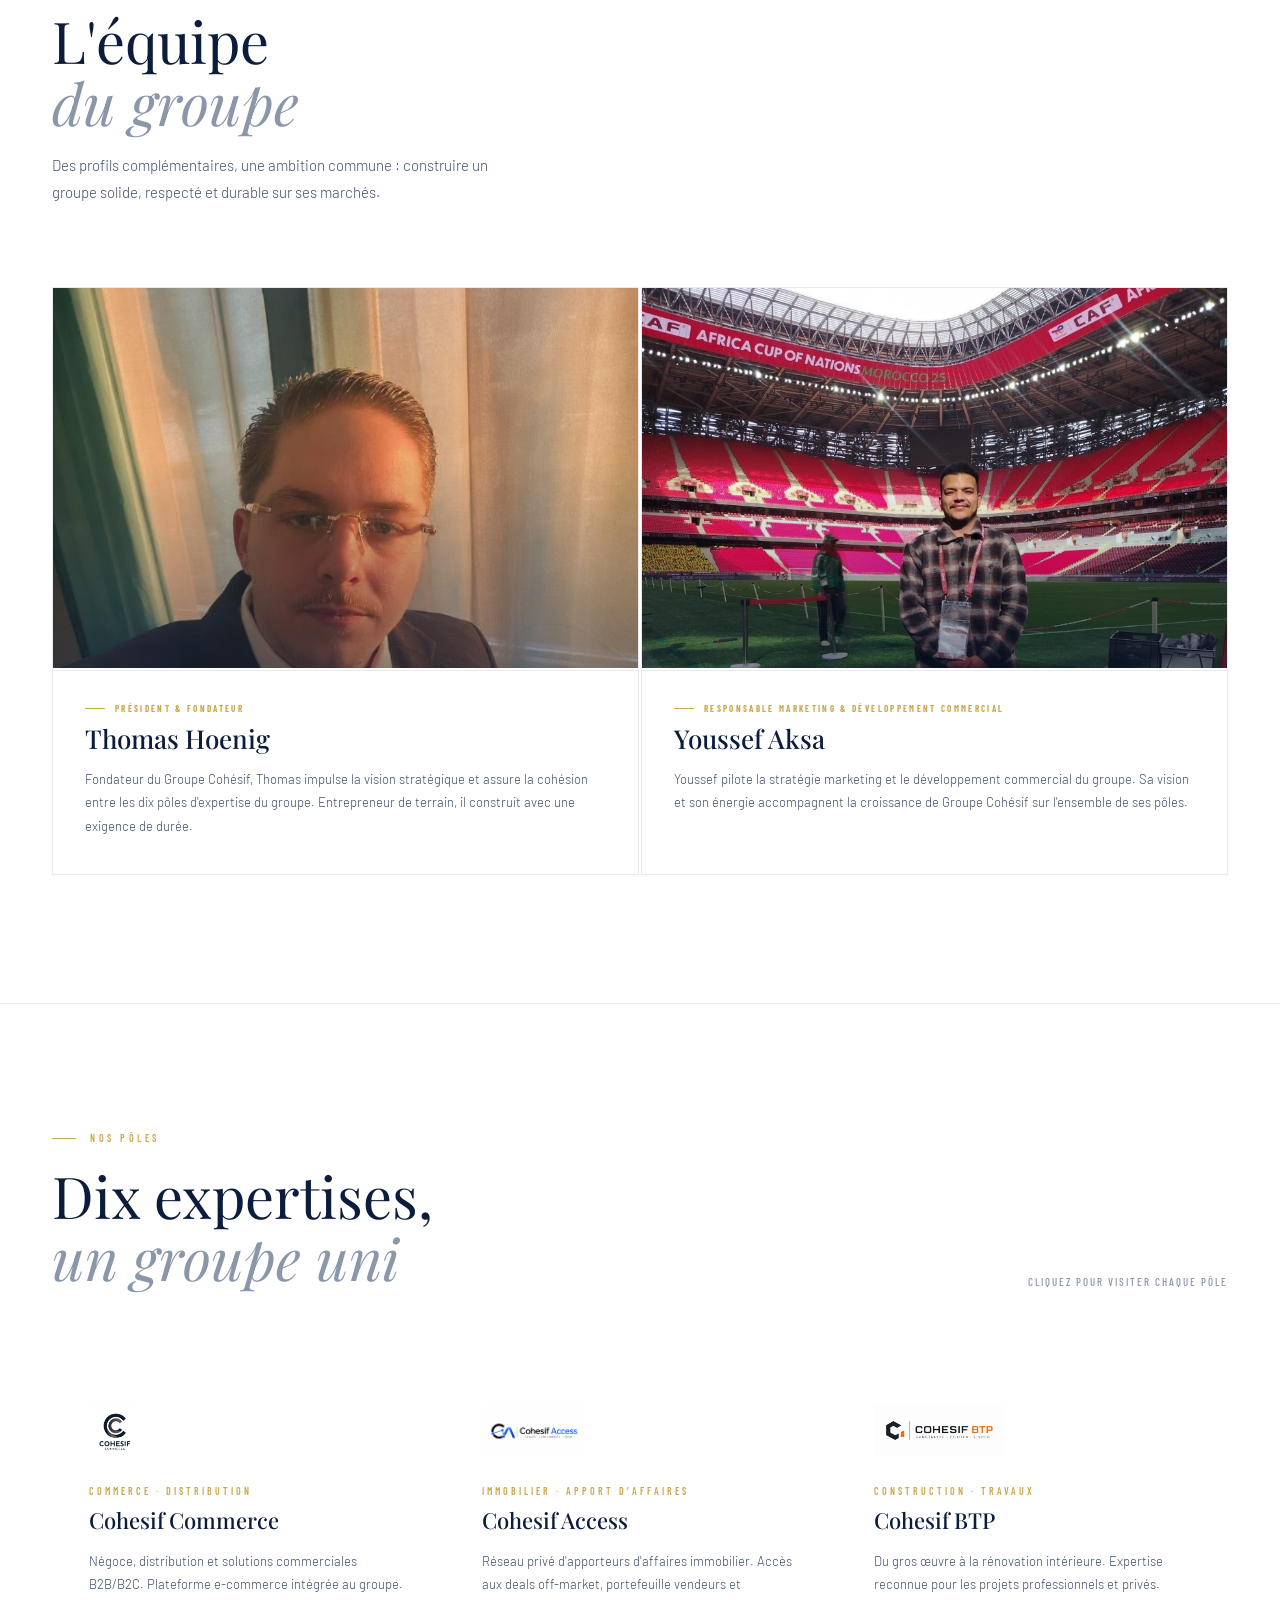
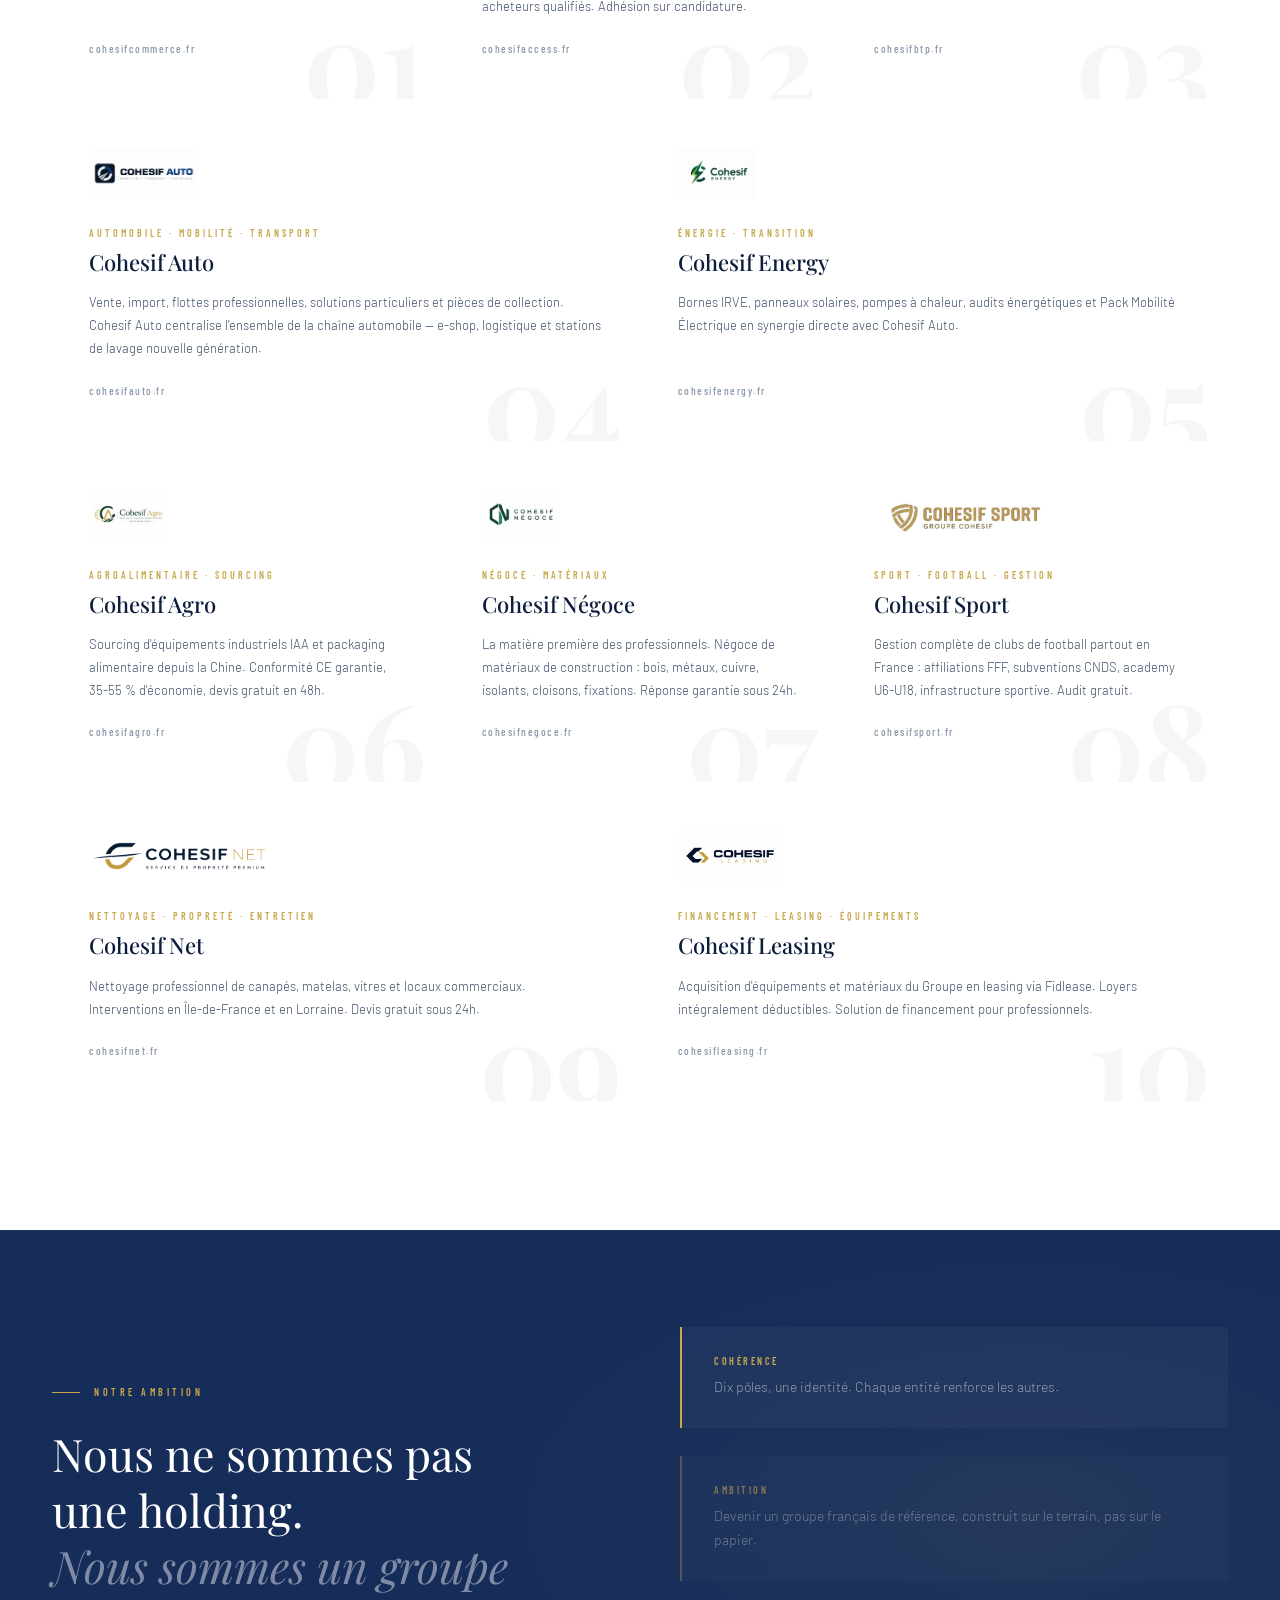
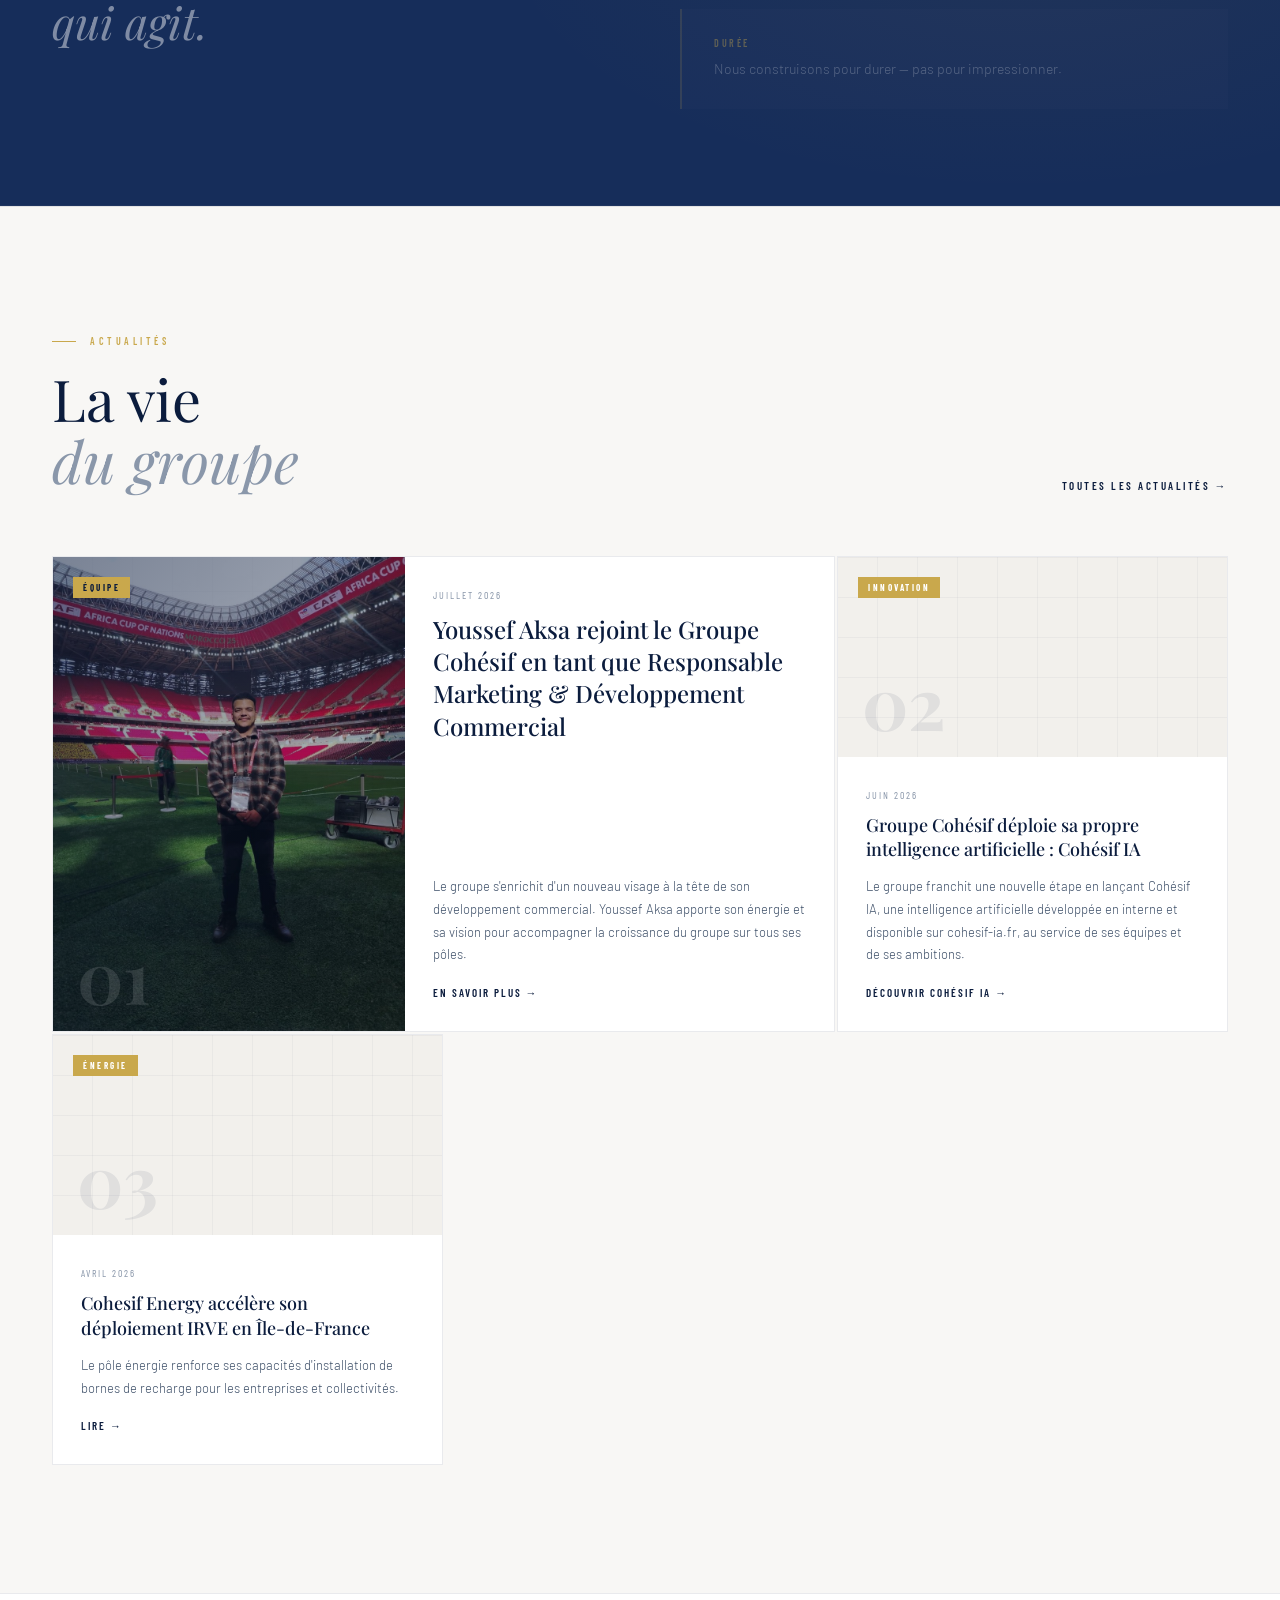
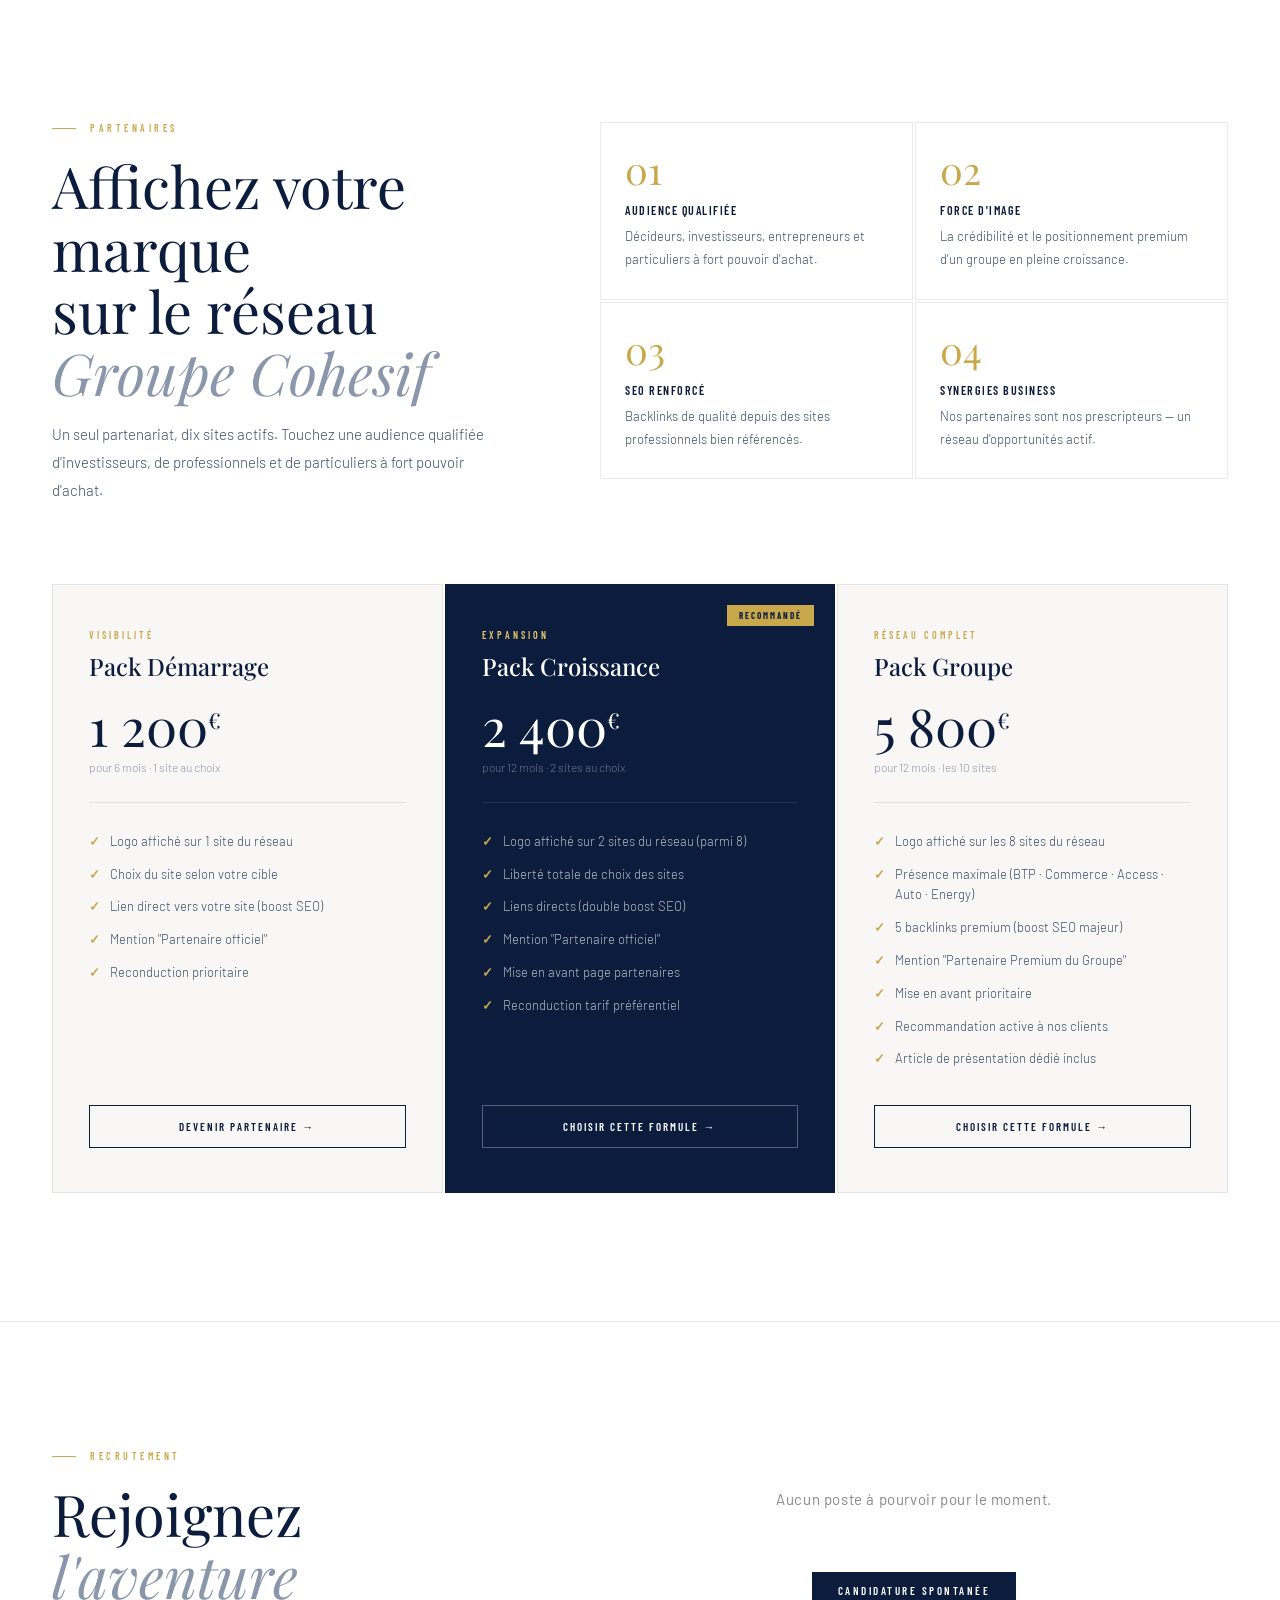
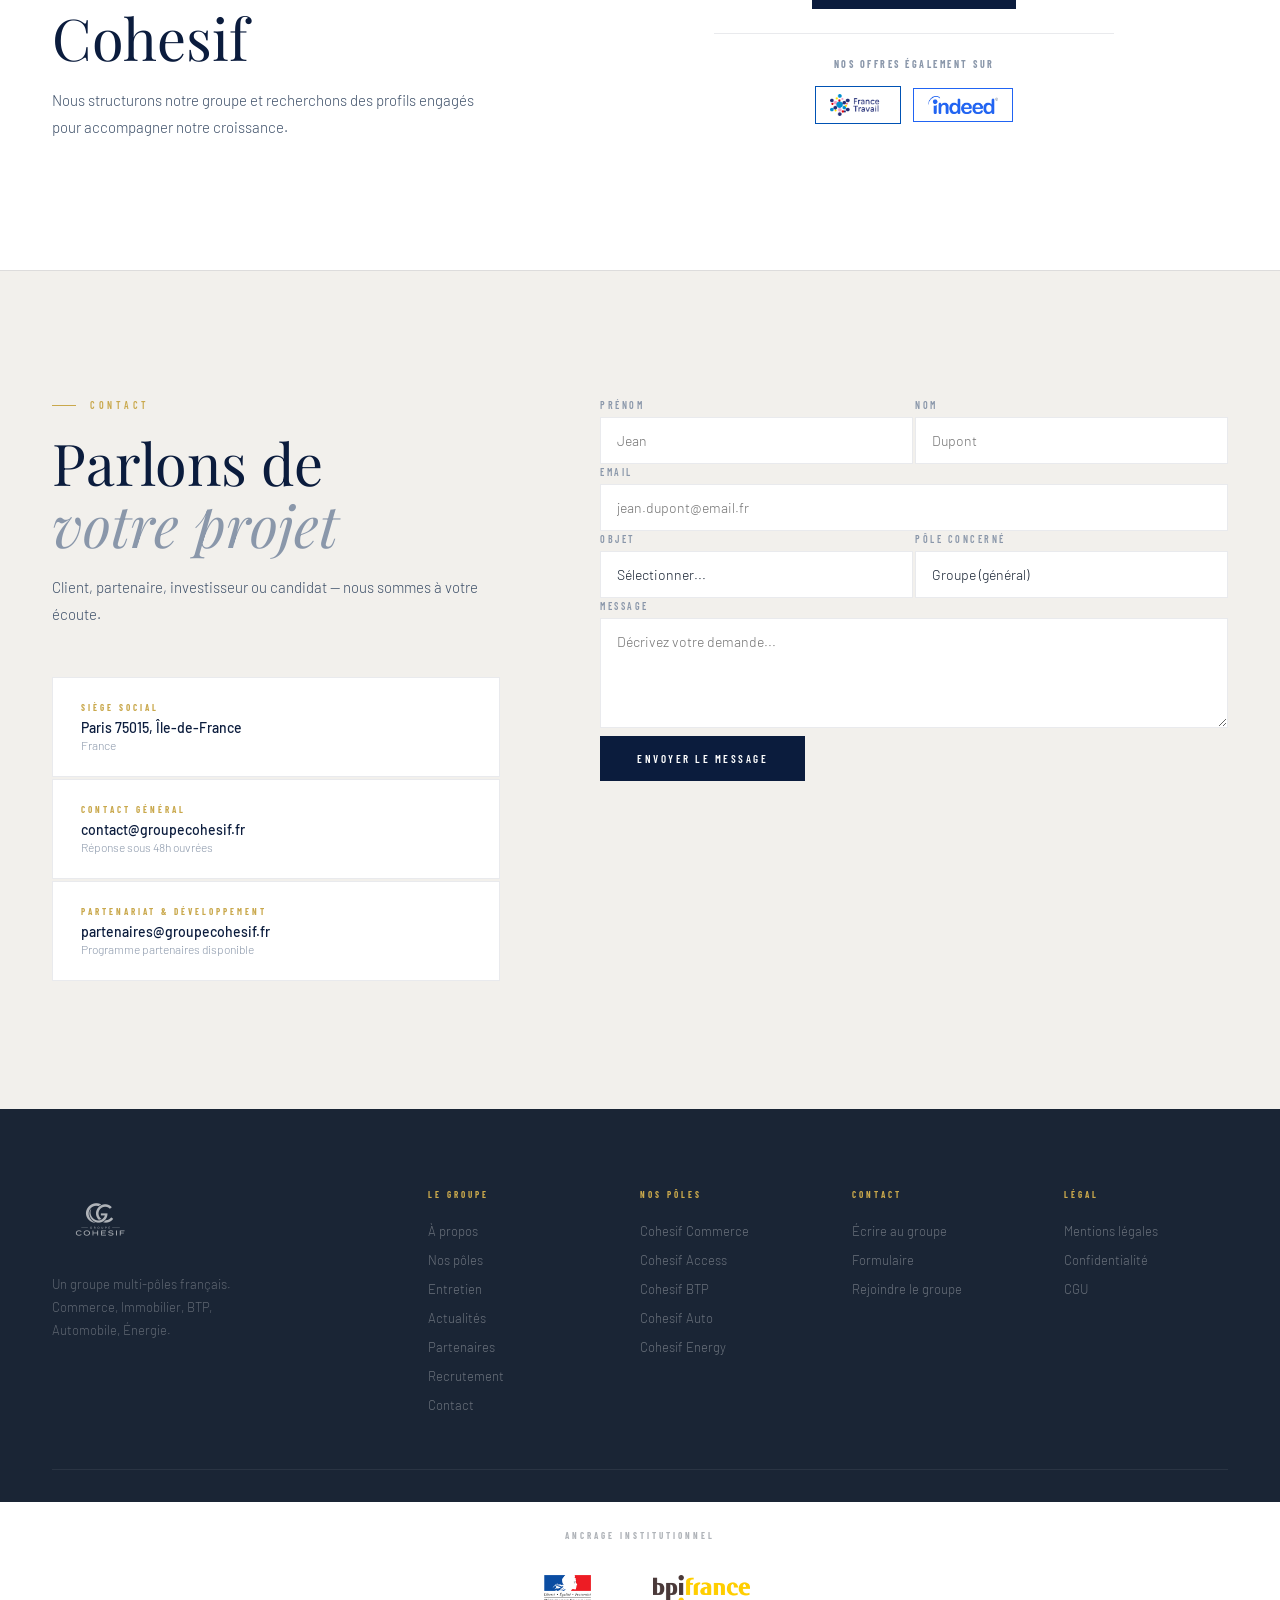
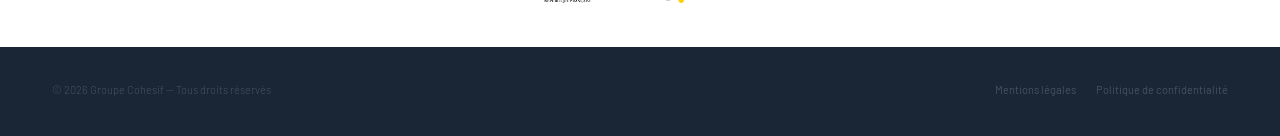
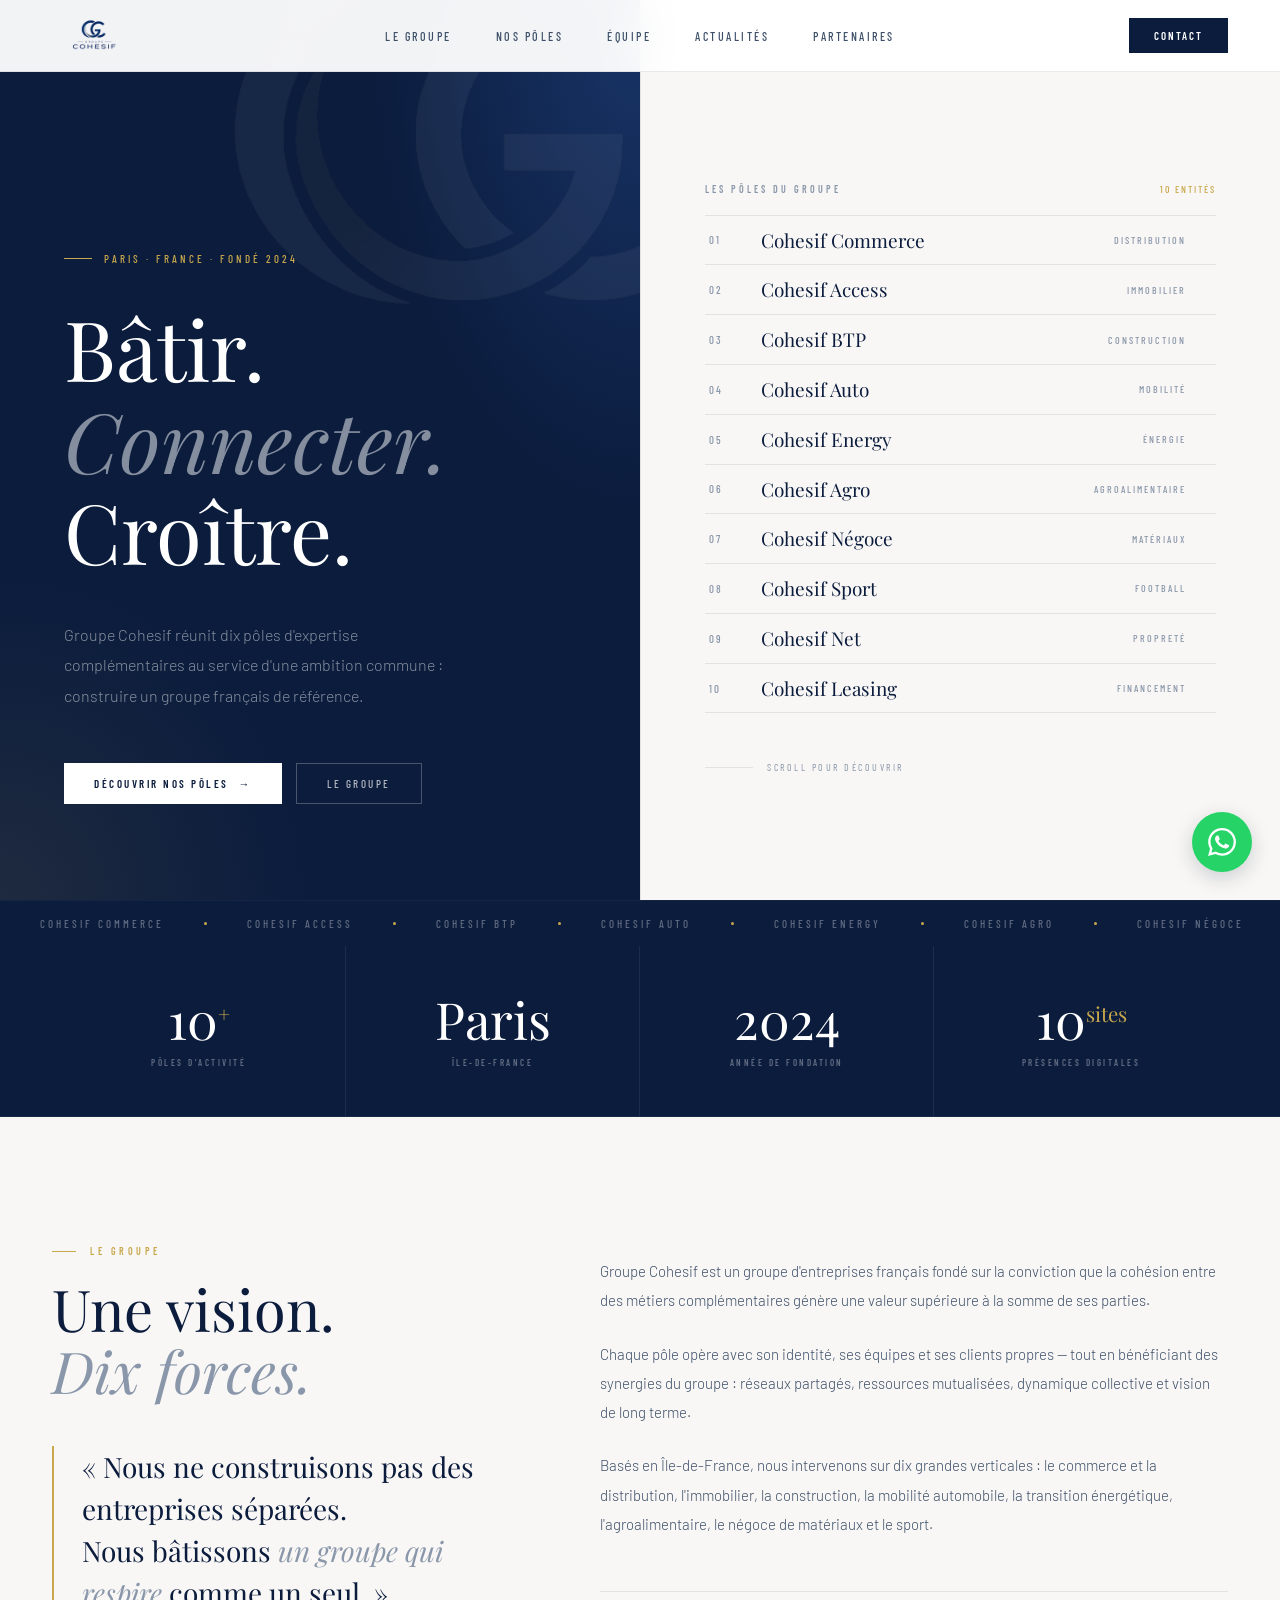
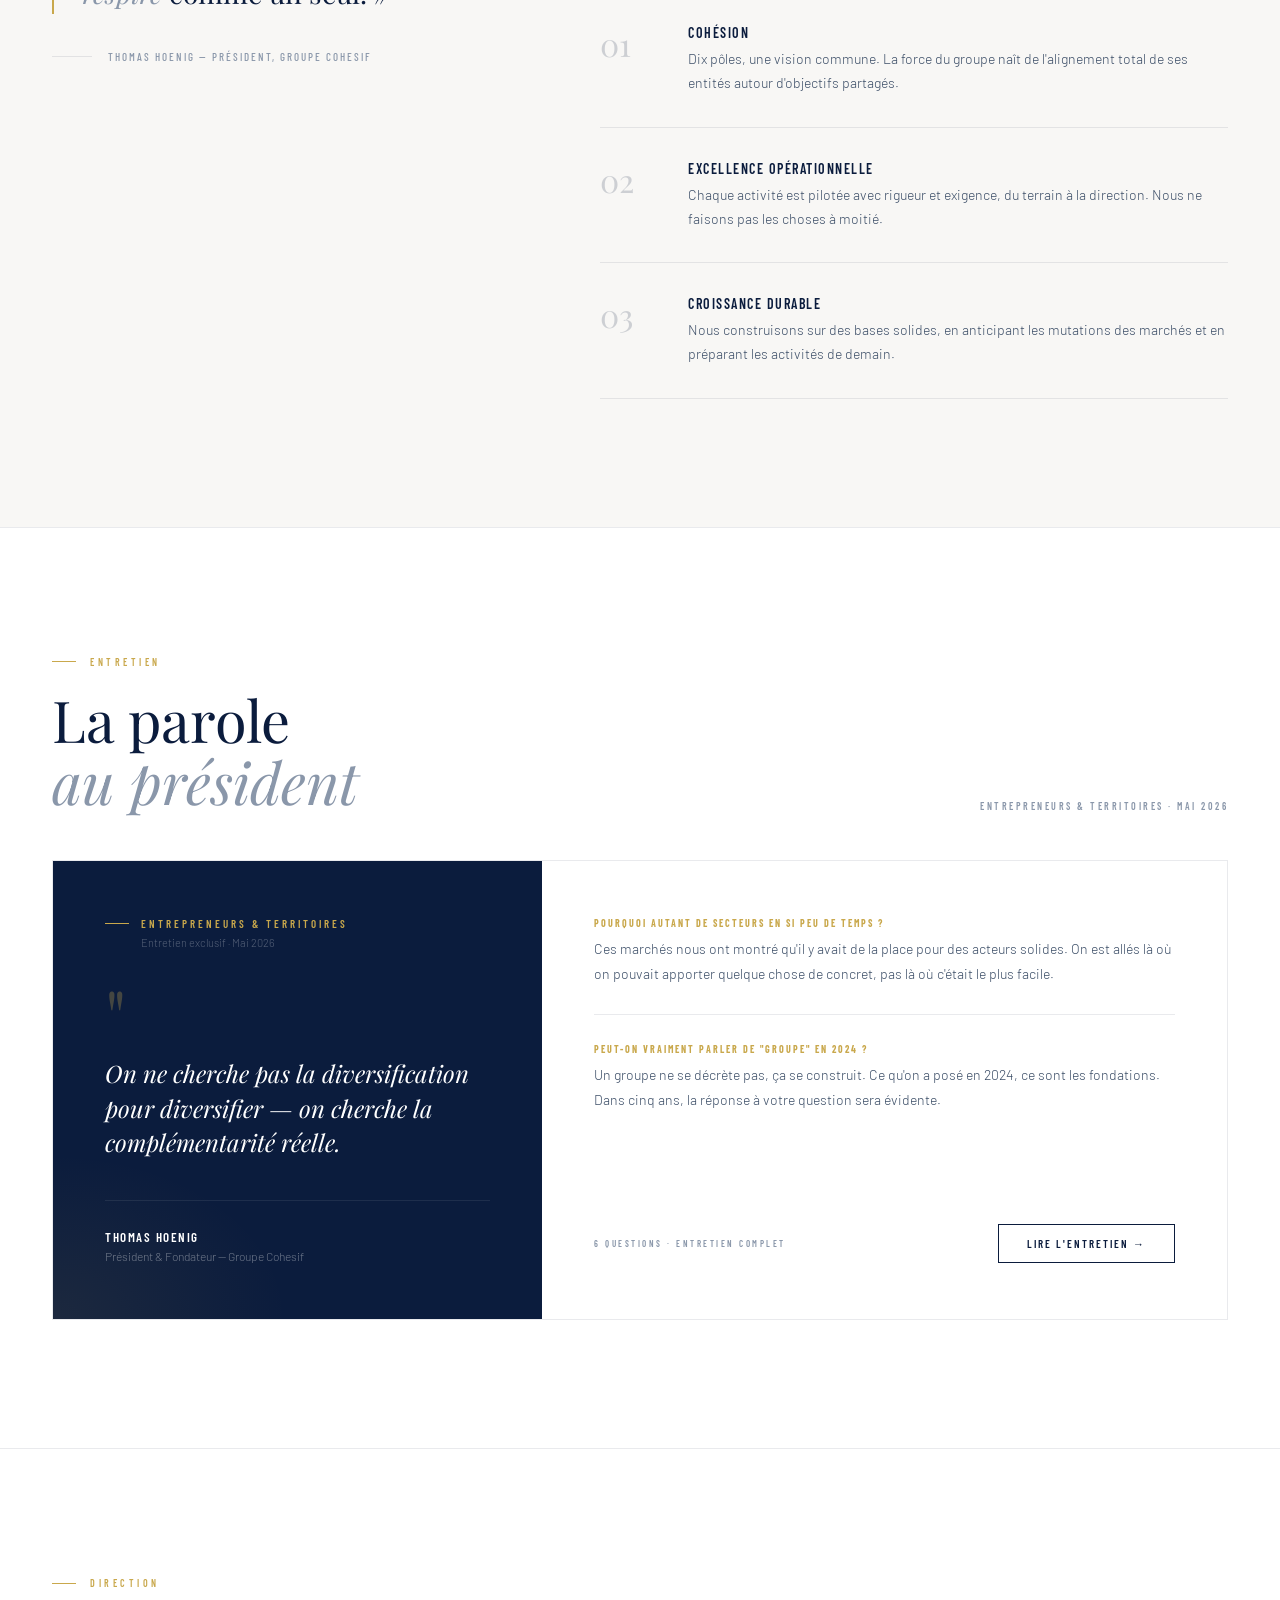
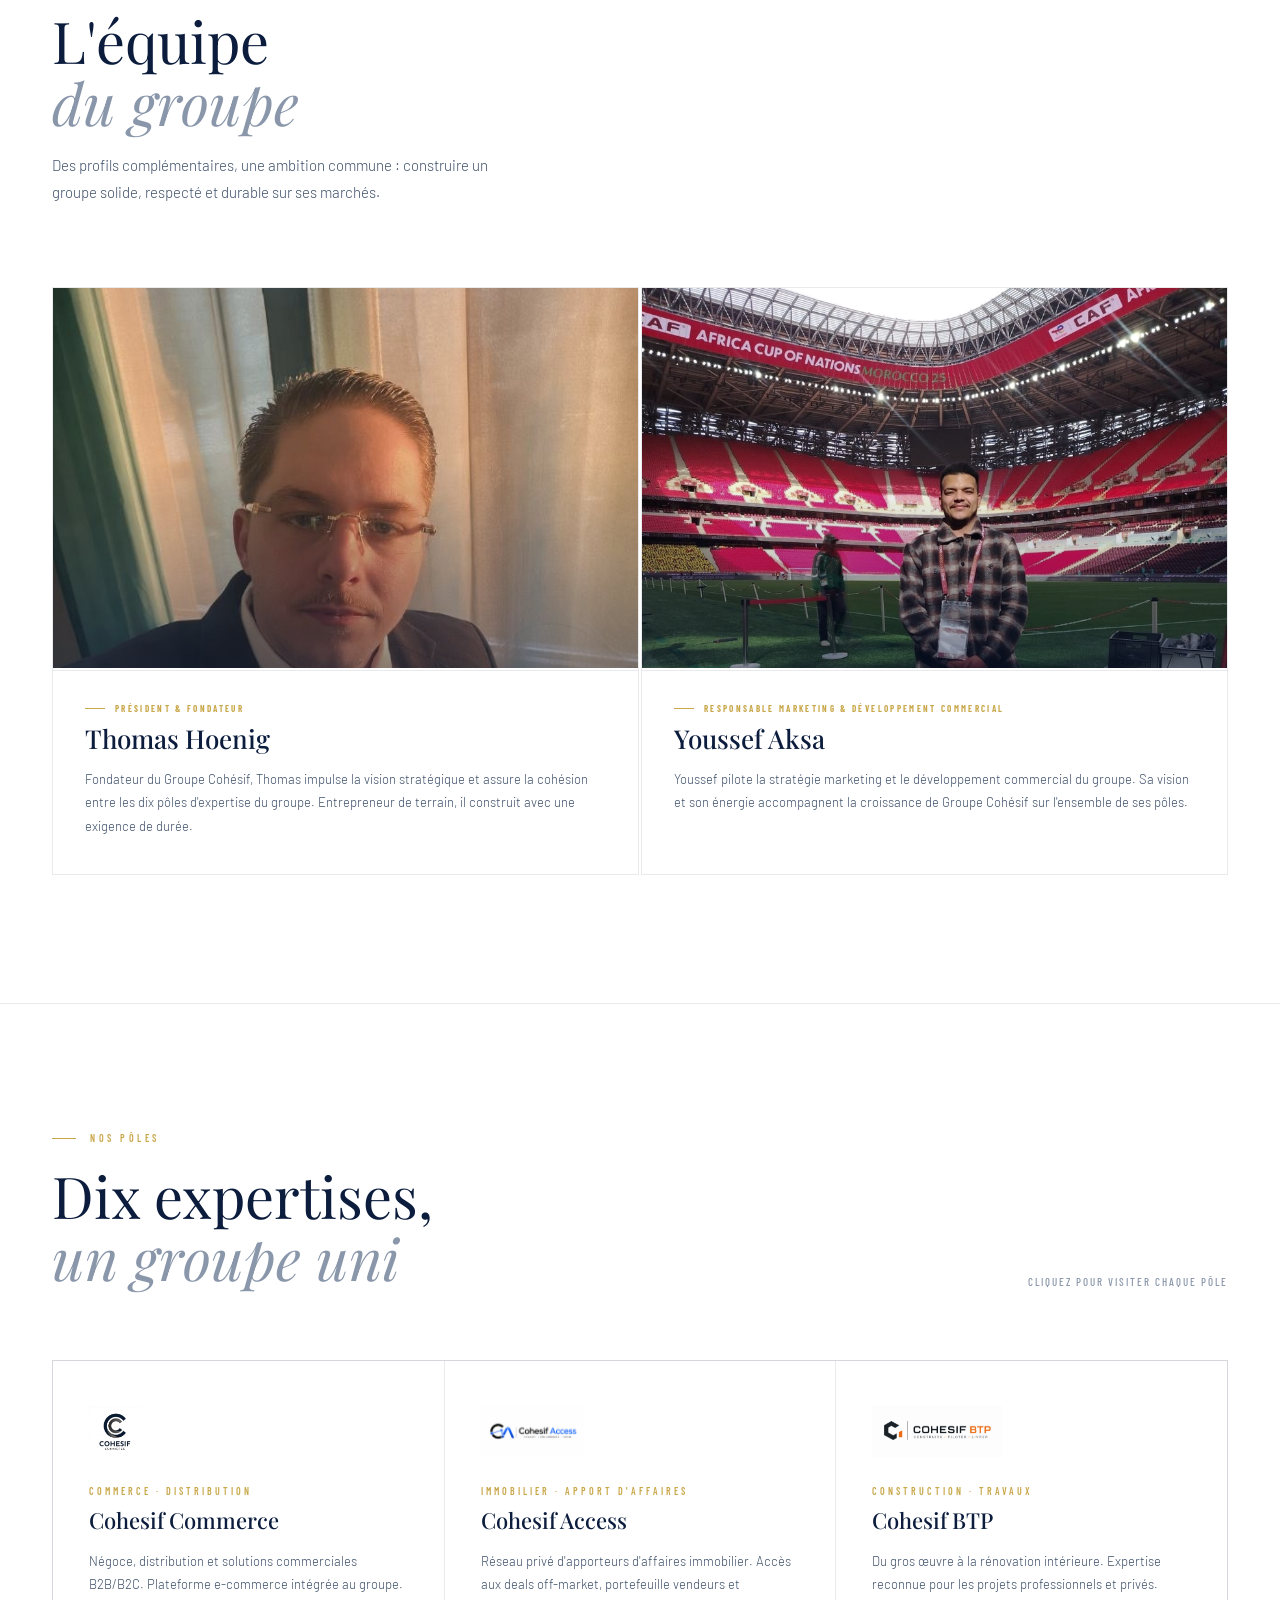
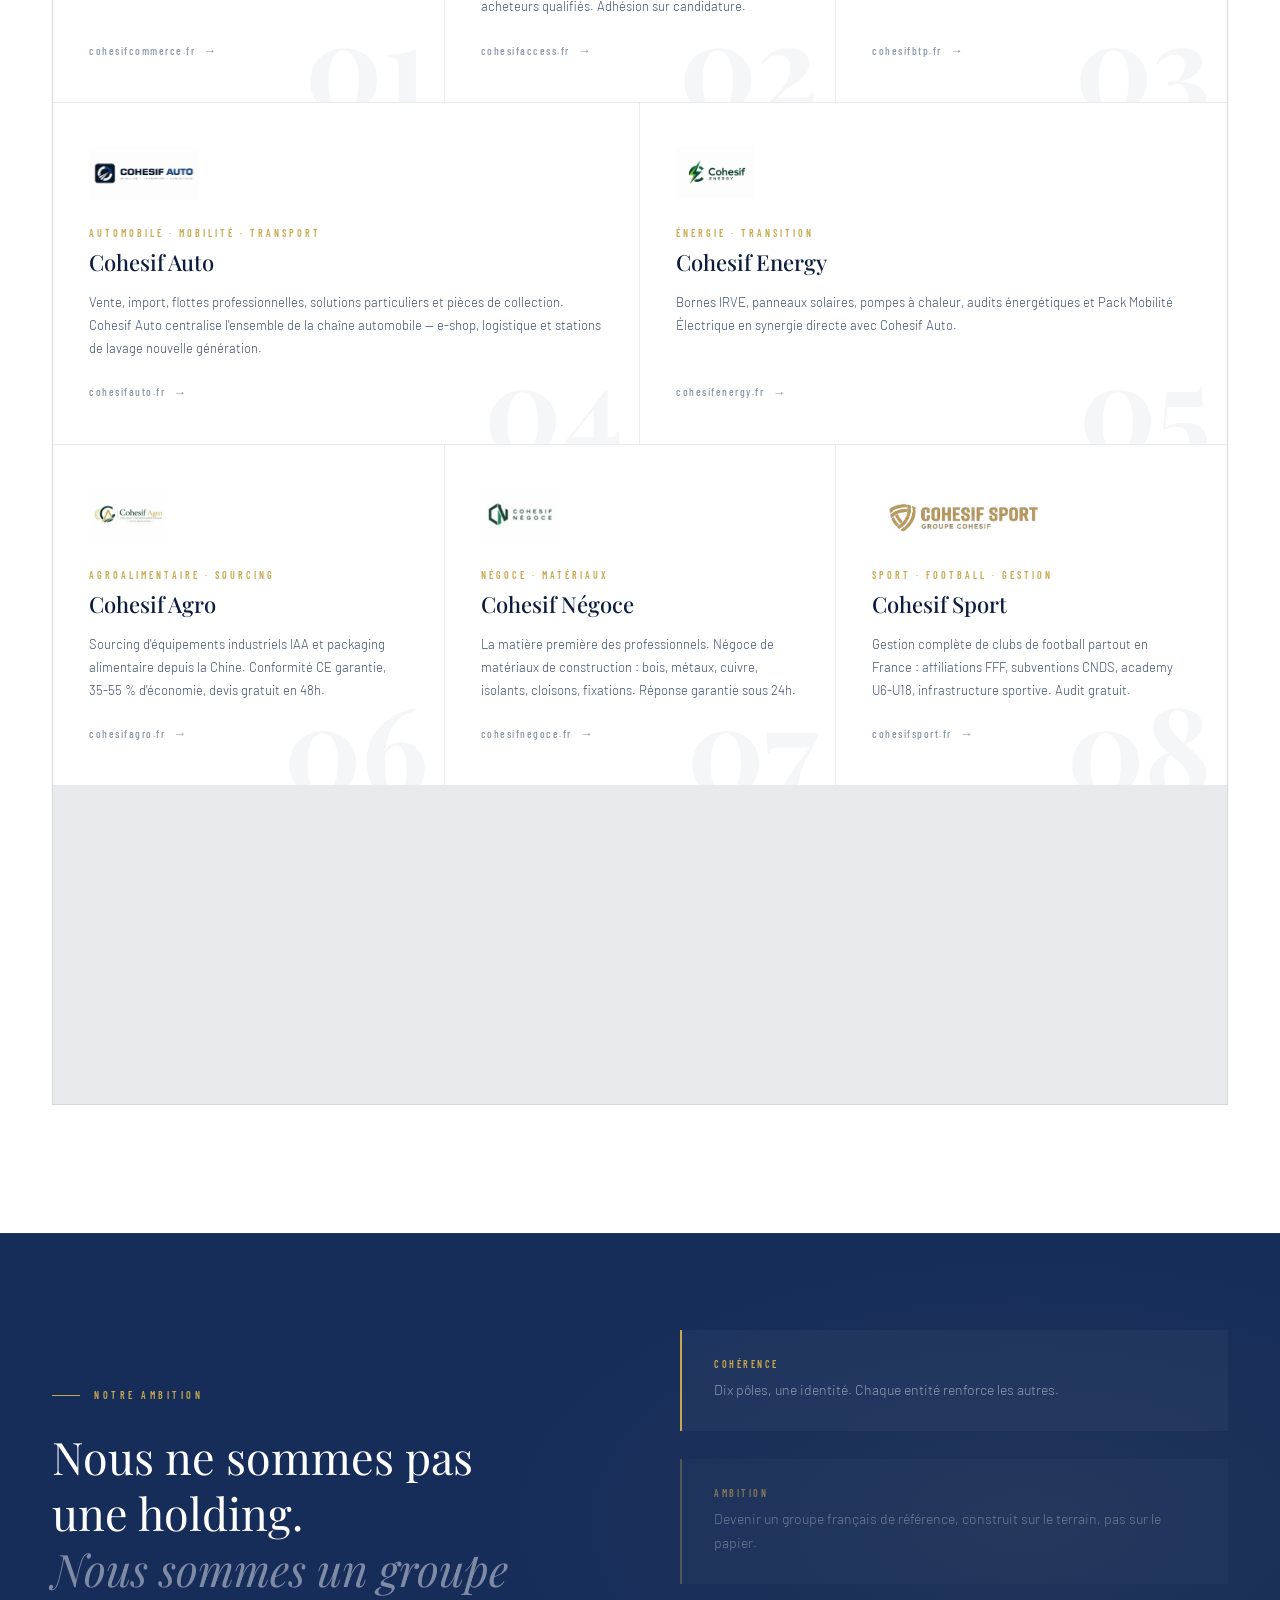
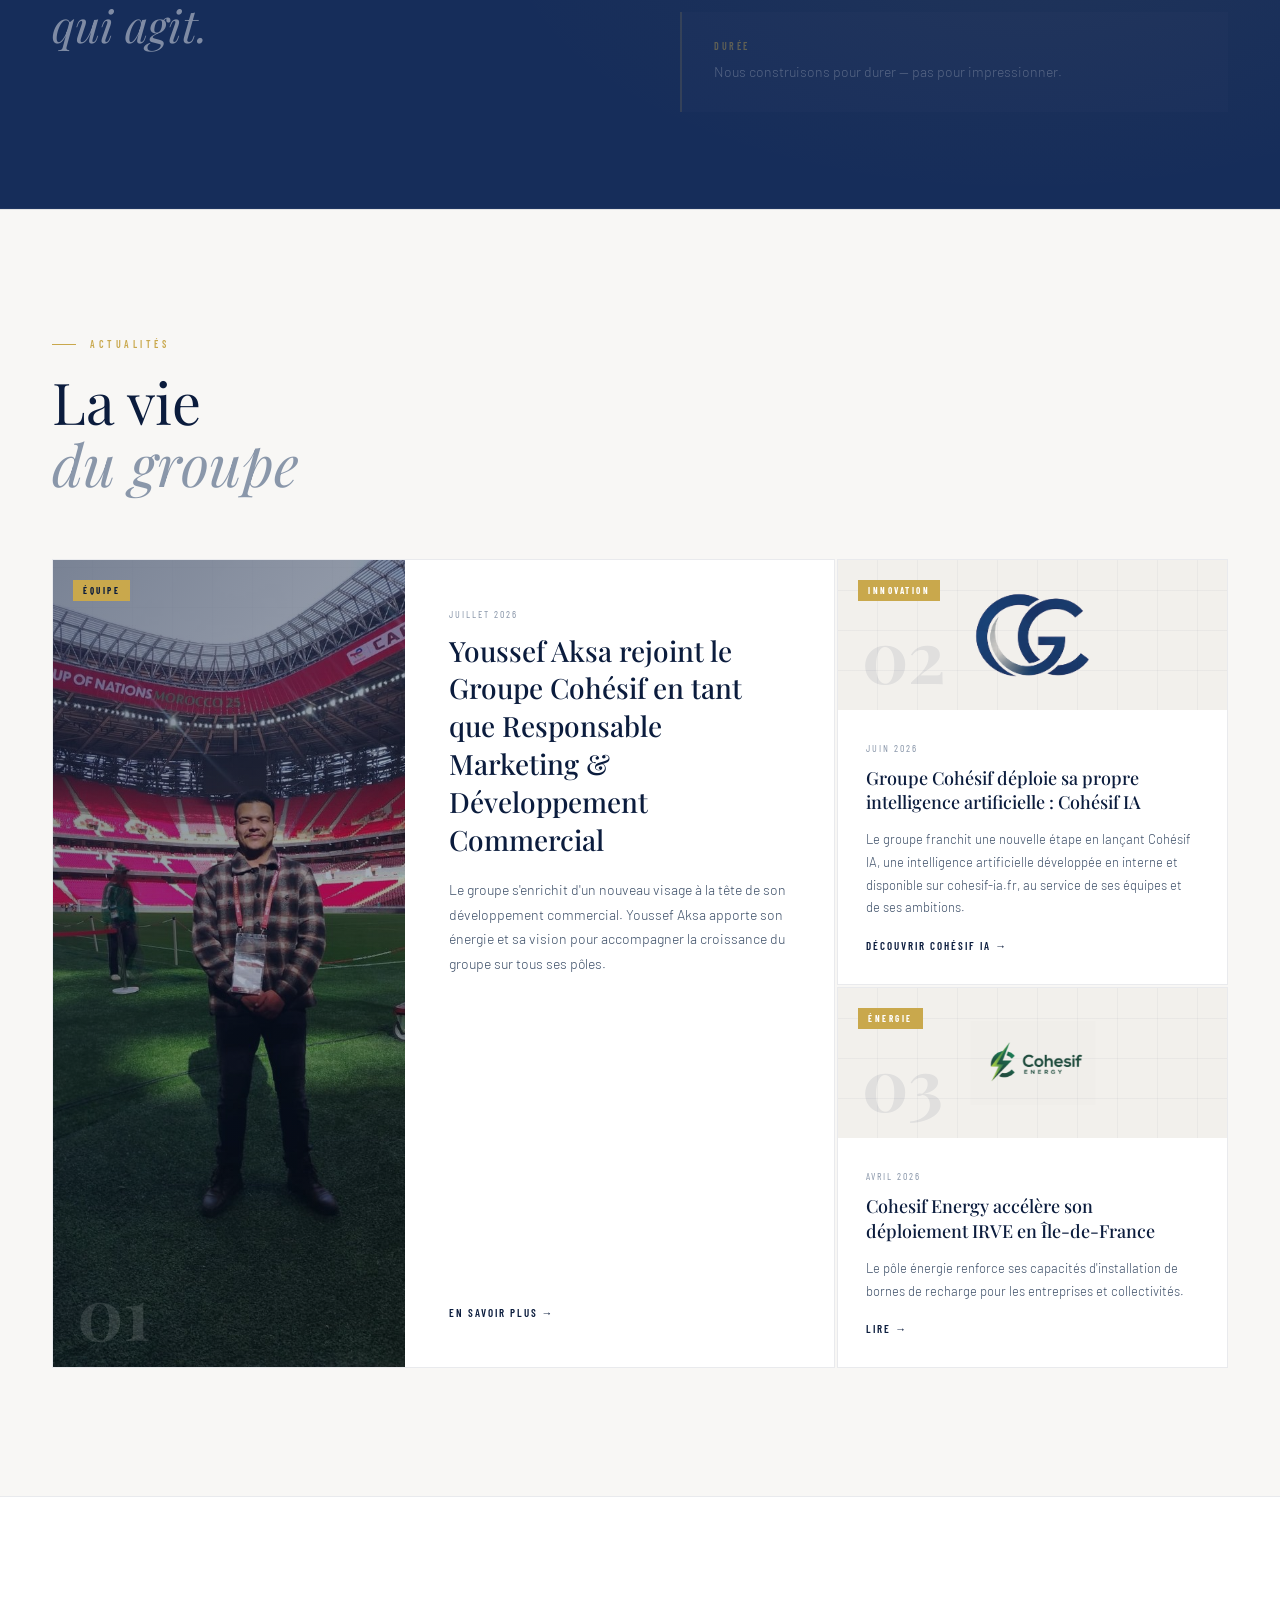
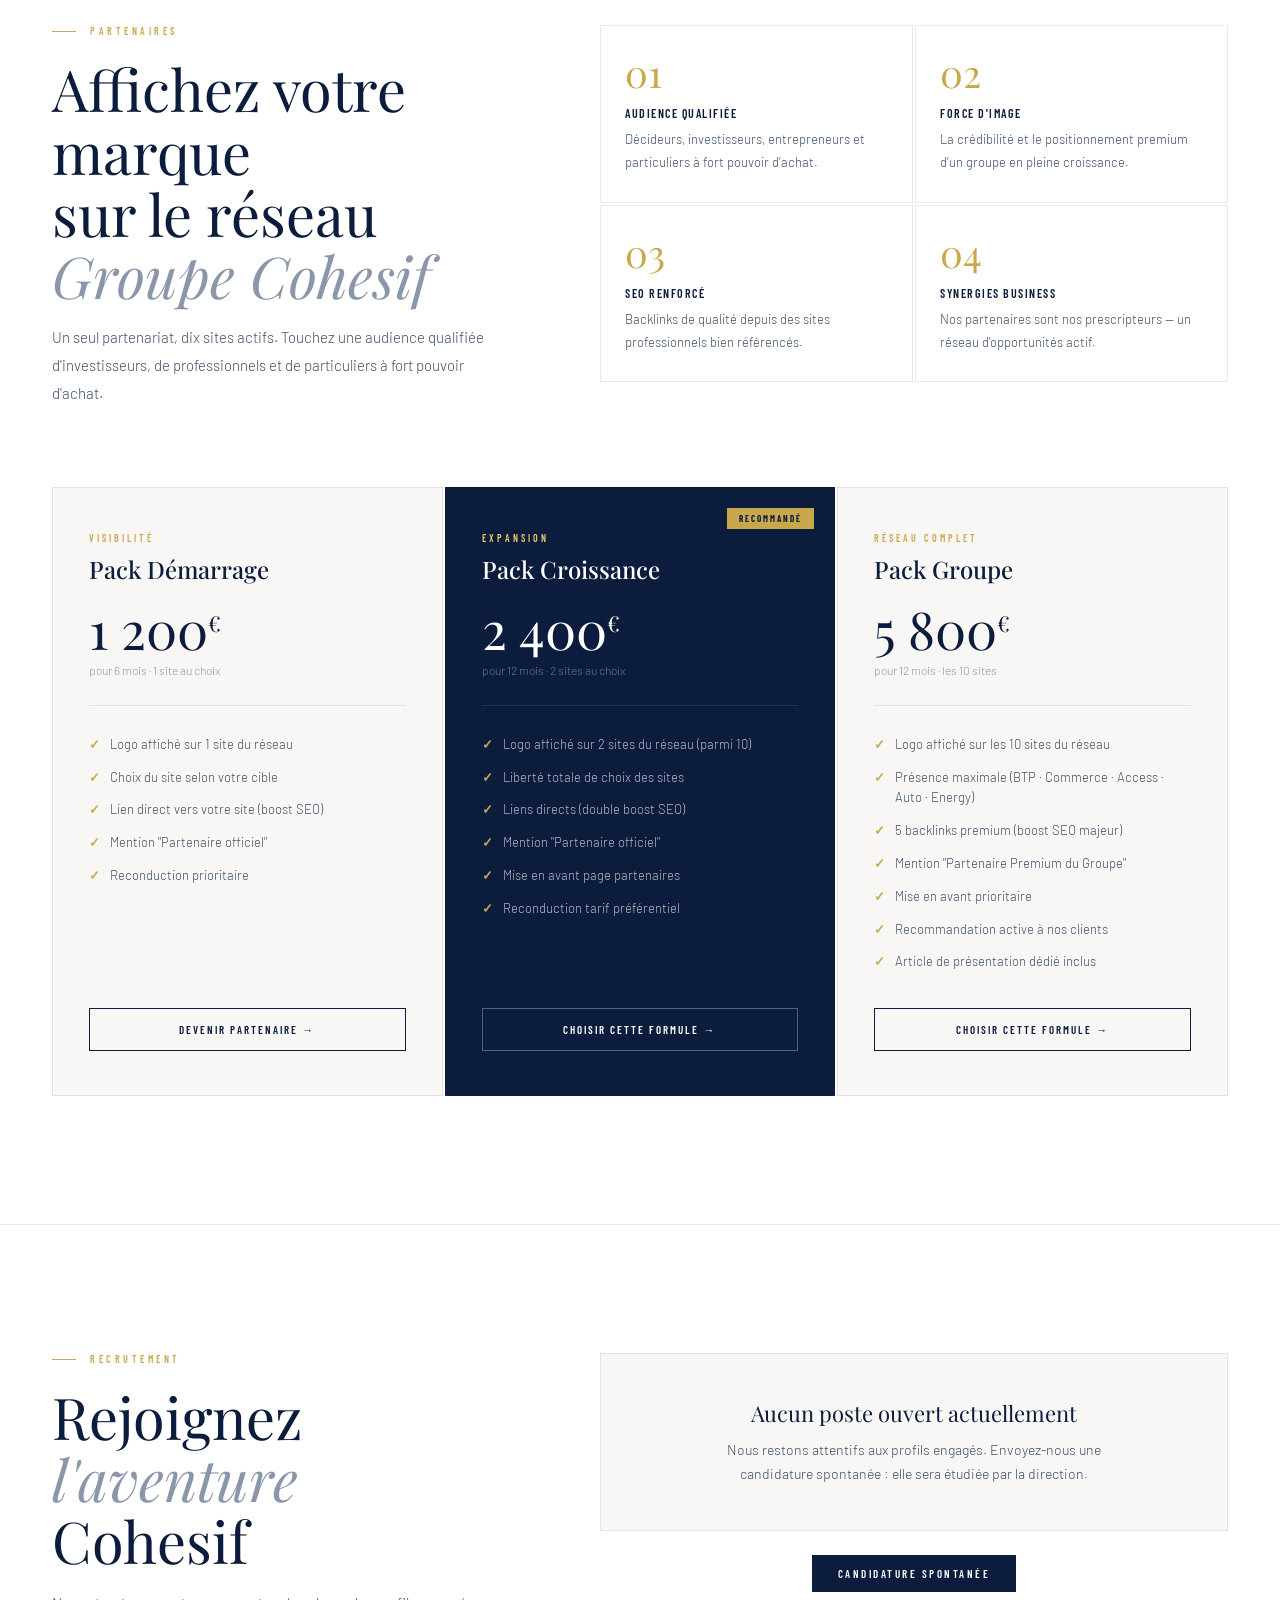
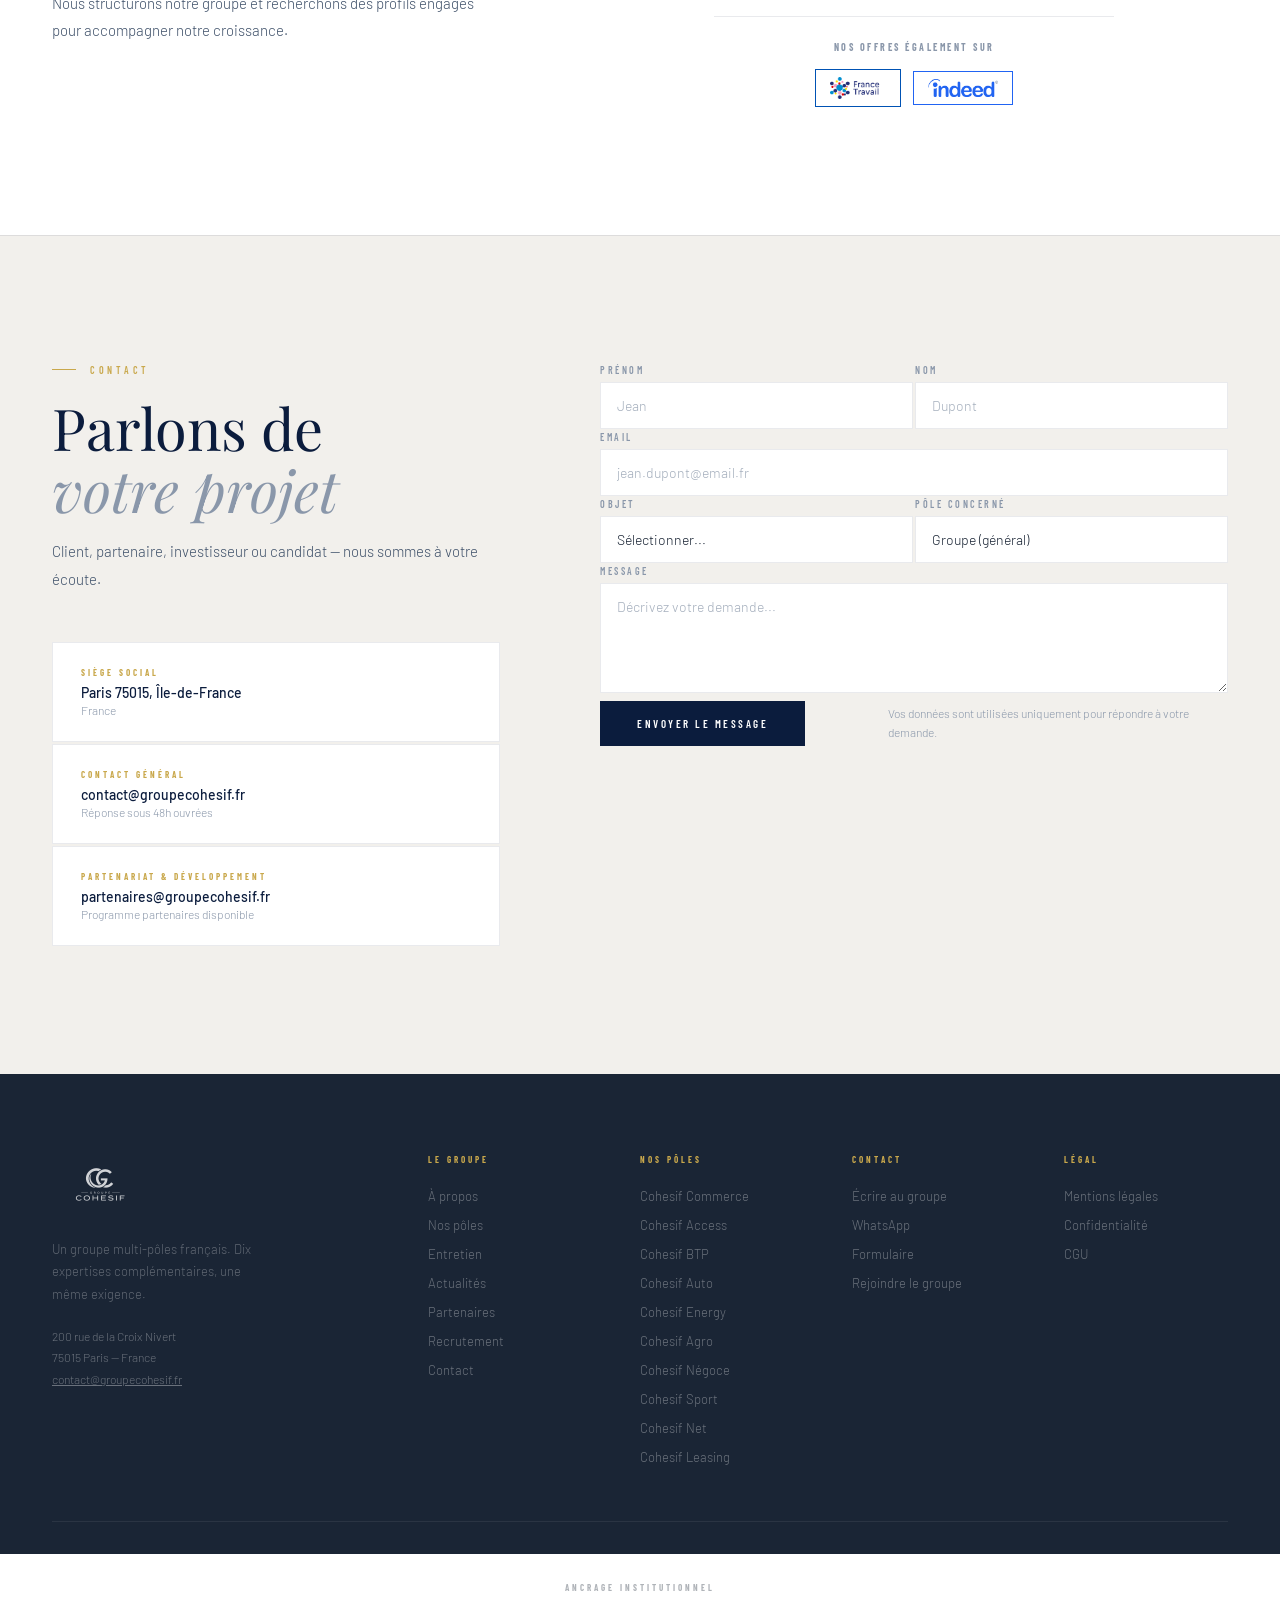
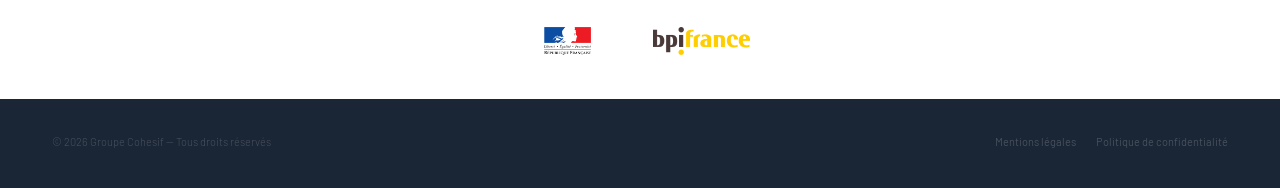
